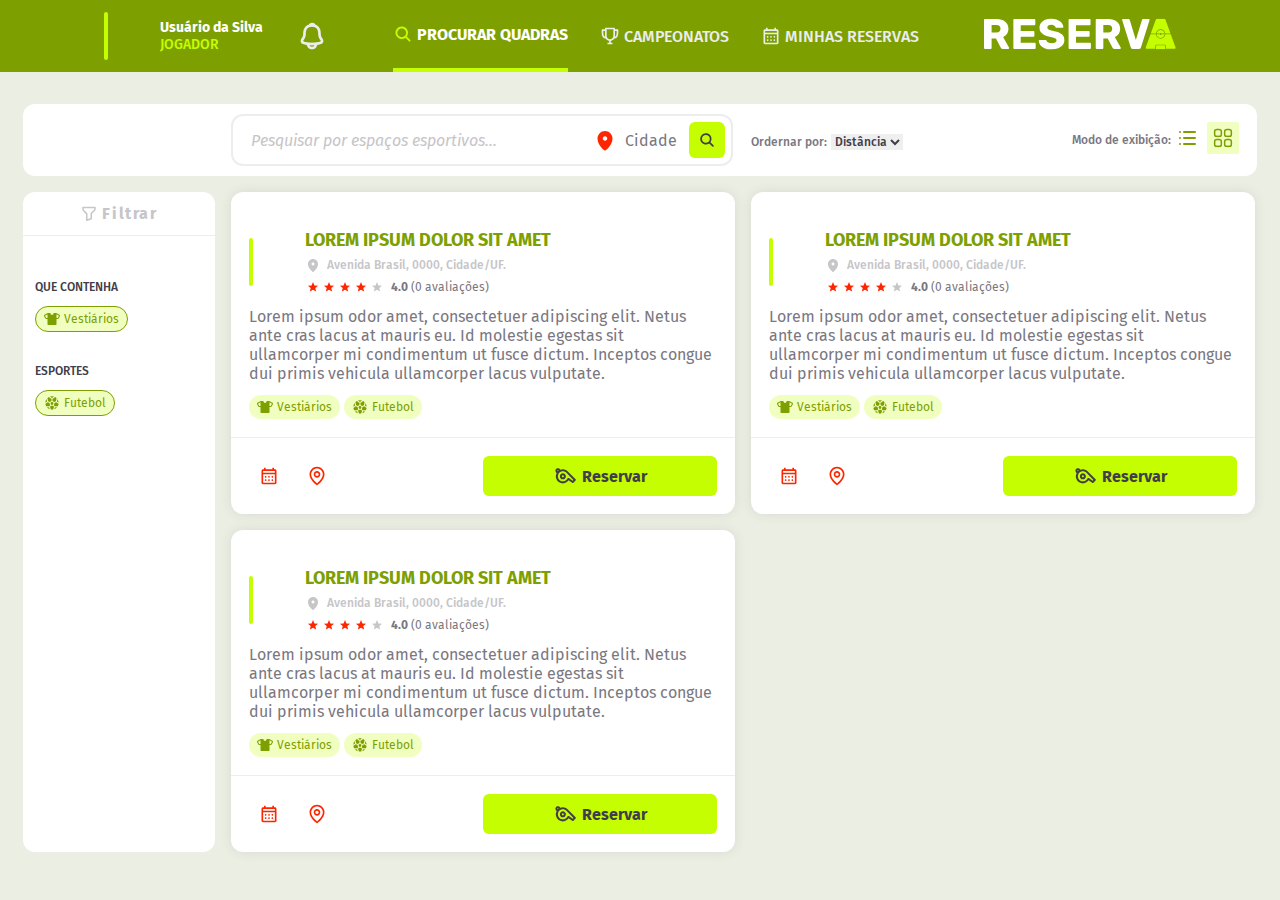
==== buscar_espaco_esportivo.html @ e49fb7f1 ":pencil: nenamed: index.html/css -> buscar_espaco_esportivo.html/css" ====
<!DOCTYPE html>

<html lang="pt-BR">

<head>
    <meta charset="UTF-8">
    <meta name="viewport" content="width=device-width, initial-scale=1.0">
    <title>Reserva - Procurar Quadras</title>
    <!-- Favicon -->
    <link rel="icon" type="image/x-icon" href="./assets/ico/favicon.svg">
    <!-- CSS -->
     <link rel="stylesheet" href="./assets/css/buscar_espaco_esportivo.css">
    <!-- Reset -->
    <link rel="stylesheet" href="./assets/css/reset.css">
</head>

<body>

    <header class="nav-bar">

        <nav>
            <div class="user-notifications">
                <div class="user">
                    <div class="user-img">
                        <img src="https://i.pravatar.cc/300" alt="">
                    </div>
    
                    <div class="info">
                        <span class="name">Usuário da Silva</span>
                        <span class="type">Jogador</span>
                    </div>
                </div>

                <div class="actions">
                    <div class="notification">
                        <svg width="32" height="32" viewBox="0 0 32 32" fill="none" xmlns="http://www.w3.org/2000/svg">
                            <path fill-rule="evenodd" clip-rule="evenodd" d="M14.0133 6.96024C13.1853 7.18424 12.412 7.53491 11.8733 8.02024C10.4027 9.34691 9.804 11.1442 9.804 14.3842C9.804 16.6936 8.48933 18.8802 7.54266 20.2962C7.33733 20.6056 7.27333 20.9002 7.28533 21.0776C7.29066 21.1576 7.30933 21.1949 7.31733 21.2082C7.32266 21.2176 7.33866 21.2429 7.40266 21.2776C8.32533 21.7709 9.71733 22.1309 11.3267 22.3589C12.8757 22.5668 14.4371 22.6697 16 22.6669C16.3536 22.6669 16.6928 22.8074 16.9428 23.0574C17.1929 23.3075 17.3333 23.6466 17.3333 24.0002C17.3333 24.3539 17.1929 24.693 16.9428 24.9431C16.6928 25.1931 16.3536 25.3336 16 25.3336C14.496 25.3336 12.688 25.2469 10.952 25.0002C9.24266 24.7562 7.48133 24.3429 6.14533 23.6296C5.16266 23.1042 4.688 22.1896 4.62533 21.2576C4.564 20.3789 4.86133 19.5109 5.32533 18.8162C6.28133 17.3842 7.13733 15.8042 7.13733 14.3842C7.13733 10.8362 7.79333 8.10824 10.088 6.04024C11.0547 5.16824 12.2693 4.67091 13.3133 4.38691C14.1888 4.14414 15.0916 4.0142 16 4.00024C16.3536 4.00024 16.6928 4.14072 16.9428 4.39077C17.1929 4.64082 17.3333 4.97996 17.3333 5.33358C17.3333 5.6872 17.1929 6.02634 16.9428 6.27639C16.6928 6.52643 16.3536 6.66691 16 6.66691C15.592 6.66691 14.832 6.73624 14.0133 6.96024Z" fill="#EDEDEF"/>
                            <path fill-rule="evenodd" clip-rule="evenodd" d="M17.9867 6.96024C18.8147 7.18424 19.588 7.53491 20.1267 8.02024C21.5973 9.34691 22.196 11.1442 22.196 14.3842C22.196 16.6936 23.5107 18.8802 24.4573 20.2962C24.6627 20.6056 24.7267 20.9002 24.7147 21.0776C24.7153 21.1232 24.7043 21.1681 24.6827 21.2082C24.6773 21.2176 24.6613 21.2429 24.5973 21.2776C23.6747 21.7709 22.2827 22.1309 20.6733 22.3589C19.1243 22.5668 17.5629 22.6697 16 22.6669C15.6464 22.6669 15.3072 22.8074 15.0572 23.0574C14.8071 23.3075 14.6667 23.6466 14.6667 24.0002C14.6667 24.3539 14.8071 24.693 15.0572 24.9431C15.3072 25.1931 15.6464 25.3336 16 25.3336C17.504 25.3336 19.3107 25.2469 21.048 25.0002C22.7573 24.7562 24.5187 24.3429 25.8547 23.6296C26.8373 23.1042 27.312 22.1896 27.3747 21.2576C27.436 20.3789 27.1387 19.5109 26.6747 18.8162C25.7187 17.3842 24.8627 15.8042 24.8627 14.3842C24.8627 10.8362 24.2067 8.10824 21.912 6.04024C20.9453 5.16824 19.7307 4.67091 18.6867 4.38691C17.8112 4.14414 16.9084 4.0142 16 4.00024C15.6464 4.00024 15.3072 4.14072 15.0572 4.39077C14.8071 4.64082 14.6667 4.97996 14.6667 5.33358C14.6667 5.6872 14.8071 6.02634 15.0572 6.27639C15.3072 6.52643 15.6464 6.66691 16 6.66691C16.408 6.66691 17.168 6.73624 17.9867 6.96024Z" fill="#EDEDEF"/>
                            <path d="M19.5293 4.90699C19.5293 5.83366 17.668 4.96299 16.196 4.96299C14.724 4.96299 12.8627 5.83366 12.8627 4.90566C12.8627 3.97899 14.196 2.66699 16.196 2.66699C18.196 2.66699 19.5293 3.97899 19.5293 4.90699Z" fill="#EDEDEF"/>
                            <path fill-rule="evenodd" clip-rule="evenodd" d="M13.3333 24.0002C13.3333 24.7075 13.6143 25.3858 14.1144 25.8859C14.6145 26.386 15.2927 26.6669 16 26.6669C16.7072 26.6669 17.3855 26.386 17.8856 25.8859C18.3857 25.3858 18.6667 24.7075 18.6667 24.0002H21.3333C21.3333 25.4147 20.7714 26.7713 19.7712 27.7715C18.771 28.7717 17.4145 29.3336 16 29.3336C14.5855 29.3336 13.2289 28.7717 12.2288 27.7715C11.2286 26.7713 10.6667 25.4147 10.6667 24.0002H13.3333Z" fill="#EDEDEF"/>
                        </svg>
                    </div>
                </div>
            </div>

            <ul class="nav-links">
                <li class="active">
                    <a href="">
                        <svg width="20" height="20" viewBox="0 0 20 20" fill="none" xmlns="http://www.w3.org/2000/svg">
                            <path fill-rule="evenodd" clip-rule="evenodd" d="M12.4564 13.7825C11.1873 14.7175 9.6118 15.1383 8.04554 14.9608C6.47929 14.7833 5.03795 14.0205 4.01029 12.8253C2.98262 11.6301 2.44453 10.0907 2.50382 8.51549C2.5631 6.94033 3.21538 5.44573 4.32998 4.33114C5.44457 3.21654 6.93917 2.56426 8.51433 2.50498C10.0895 2.44569 11.6289 2.98378 12.8241 4.01145C14.0193 5.03911 14.7821 6.48045 14.9596 8.0467C15.1372 9.61296 14.7163 11.1884 13.7814 12.4575L17.2251 15.9C17.3172 15.9859 17.3911 16.0894 17.4424 16.2044C17.4936 16.3194 17.5211 16.4435 17.5234 16.5694C17.5256 16.6953 17.5024 16.8203 17.4553 16.937C17.4081 17.0538 17.3379 17.1598 17.2489 17.2488C17.1599 17.3379 17.0539 17.408 16.9371 17.4552C16.8204 17.5023 16.6953 17.5255 16.5695 17.5233C16.4436 17.5211 16.3195 17.4935 16.2045 17.4423C16.0895 17.391 15.986 17.3171 15.9001 17.225L12.4564 13.7825ZM13.1251 8.75003C13.1251 9.91035 12.6642 11.0232 11.8437 11.8436C11.0232 12.6641 9.91045 13.125 8.75012 13.125C7.5898 13.125 6.477 12.6641 5.65653 11.8436C4.83606 11.0232 4.37512 9.91035 4.37512 8.75003C4.37512 7.58971 4.83606 6.47691 5.65653 5.65644C6.477 4.83597 7.5898 4.37503 8.75012 4.37503C9.91045 4.37503 11.0232 4.83597 11.8437 5.65644C12.6642 6.47691 13.1251 7.58971 13.1251 8.75003Z" fill="#EDEDEF"/>
                        </svg>
                        Procurar Quadras
                    </a>
                </li>
                
                <li>
                    <a href="">
                        <svg width="20" height="20" viewBox="0 0 20 20" fill="none" xmlns="http://www.w3.org/2000/svg">
                            <path d="M17.5 3.33335H15V2.50002C15 2.27901 14.9122 2.06704 14.7559 1.91076C14.5996 1.75448 14.3877 1.66669 14.1667 1.66669H5.83333C5.61232 1.66669 5.40036 1.75448 5.24408 1.91076C5.0878 2.06704 5 2.27901 5 2.50002V3.33335H2.5C2.27898 3.33335 2.06702 3.42115 1.91074 3.57743C1.75446 3.73371 1.66666 3.94567 1.66666 4.16669V6.66669C1.66666 10.2584 3.16583 12.425 5.6825 12.51C6.05088 13.1432 6.5539 13.6877 7.15597 14.1051C7.75804 14.5224 8.44446 14.8023 9.16666 14.925V16.6667H7.5V18.3334H12.5V16.6667H10.8333V14.925C11.5553 14.8017 12.2415 14.5216 12.8435 14.1043C13.4455 13.6871 13.9487 13.1428 14.3175 12.51C16.8342 12.425 18.3333 10.2584 18.3333 6.66669V4.16669C18.3333 3.94567 18.2455 3.73371 18.0893 3.57743C17.933 3.42115 17.721 3.33335 17.5 3.33335ZM3.33333 6.66669V5.00002H5V10.6917C3.51333 10.065 3.33333 7.74919 3.33333 6.66669ZM10 13.3334C8.16166 13.3334 6.66666 11.8384 6.66666 10V3.33335H13.3333V10C13.3333 11.8384 11.8383 13.3334 10 13.3334ZM15 10.6917V5.00002H16.6667V6.66669C16.6667 7.74919 16.4867 10.065 15 10.6917Z" fill="#EDEDEF"/>
                        </svg>
                        Campeonatos
                    </a>
                </li>
                
                <li>
                    <a href="">
                        <svg width="20" height="20" viewBox="0 0 20 20" fill="none" xmlns="http://www.w3.org/2000/svg">
                            <path d="M4.16671 18.3334C3.70838 18.3334 3.31616 18.1703 2.99005 17.8442C2.66393 17.5181 2.5006 17.1256 2.50005 16.6667V5.00002C2.50005 4.54169 2.66338 4.14946 2.99005 3.82335C3.31671 3.49724 3.70893 3.33391 4.16671 3.33335H5.00005V1.66669H6.66671V3.33335H13.3334V1.66669H15V3.33335H15.8334C16.2917 3.33335 16.6842 3.49669 17.0109 3.82335C17.3375 4.15002 17.5006 4.54224 17.5 5.00002V16.6667C17.5 17.125 17.337 17.5175 17.0109 17.8442C16.6848 18.1709 16.2923 18.3339 15.8334 18.3334H4.16671ZM4.16671 16.6667H15.8334V8.33335H4.16671V16.6667ZM4.16671 6.66669H15.8334V5.00002H4.16671V6.66669ZM10 11.6667C9.76394 11.6667 9.56616 11.5867 9.40671 11.4267C9.24727 11.2667 9.16727 11.0689 9.16671 10.8334C9.16616 10.5978 9.24616 10.4 9.40671 10.24C9.56727 10.08 9.76505 10 10 10C10.235 10 10.4331 10.08 10.5942 10.24C10.7553 10.4 10.835 10.5978 10.8334 10.8334C10.8317 11.0689 10.7517 11.267 10.5934 11.4275C10.435 11.5881 10.2373 11.6678 10 11.6667ZM6.66671 11.6667C6.4306 11.6667 6.23282 11.5867 6.07338 11.4267C5.91393 11.2667 5.83393 11.0689 5.83338 10.8334C5.83282 10.5978 5.91282 10.4 6.07338 10.24C6.23393 10.08 6.43171 10 6.66671 10C6.90171 10 7.09977 10.08 7.26088 10.24C7.42199 10.4 7.50171 10.5978 7.50005 10.8334C7.49838 11.0689 7.41838 11.267 7.26005 11.4275C7.10171 11.5881 6.90393 11.6678 6.66671 11.6667ZM13.3334 11.6667C13.0973 11.6667 12.8995 11.5867 12.74 11.4267C12.5806 11.2667 12.5006 11.0689 12.5 10.8334C12.4995 10.5978 12.5795 10.4 12.74 10.24C12.9006 10.08 13.0984 10 13.3334 10C13.5684 10 13.7664 10.08 13.9275 10.24C14.0887 10.4 14.1684 10.5978 14.1667 10.8334C14.165 11.0689 14.085 11.267 13.9267 11.4275C13.7684 11.5881 13.5706 11.6678 13.3334 11.6667ZM10 15C9.76394 15 9.56616 14.92 9.40671 14.76C9.24727 14.6 9.16727 14.4022 9.16671 14.1667C9.16616 13.9311 9.24616 13.7334 9.40671 13.5734C9.56727 13.4134 9.76505 13.3334 10 13.3334C10.235 13.3334 10.4331 13.4134 10.5942 13.5734C10.7553 13.7334 10.835 13.9311 10.8334 14.1667C10.8317 14.4022 10.7517 14.6003 10.5934 14.7609C10.435 14.9214 10.2373 15.0011 10 15ZM6.66671 15C6.4306 15 6.23282 14.92 6.07338 14.76C5.91393 14.6 5.83393 14.4022 5.83338 14.1667C5.83282 13.9311 5.91282 13.7334 6.07338 13.5734C6.07338 13.5734 6.43171 13.3334 6.66671 13.3334C6.90171 13.3334 7.09977 13.4134 7.26088 13.5734C7.42199 13.7334 7.50171 13.9311 7.50005 14.1667C7.49838 14.4022 7.41838 14.6003 7.26005 14.7609C7.10171 14.9214 6.90393 15.0011 6.66671 15ZM13.3334 15C13.0973 15 12.8995 14.92 12.74 14.76C12.5806 14.6 12.5006 14.4022 12.5 14.1667C12.4995 13.9311 12.5795 13.7334 12.74 13.5734C12.9006 13.4134 13.0984 13.3334 13.3334 13.3334C13.5684 13.3334 13.7664 13.4134 13.9275 13.5734C14.0887 13.7334 14.1684 13.9311 14.1667 14.1667C14.165 14.4022 14.085 14.6003 13.9267 14.7609C13.7684 14.9214 13.5706 15.0011 13.3334 15Z" fill="#EDEDEF"/>
                        </svg>
                        Minhas Reservas
                    </a>
                </li>
            </ul>

            <div class="logo">
                <svg width="192" height="32" viewBox="0 0 192 32" fill="none" xmlns="http://www.w3.org/2000/svg">
                    <path d="M1.06159 30.9333C0.750192 30.9333 0.49541 30.8338 0.297246 30.6347C0.099082 30.4356 0 30.1796 0 29.8667V2.13333C0 1.82044 0.099082 1.56444 0.297246 1.36533C0.49541 1.16622 0.750192 1.06667 1.06159 1.06667H12.6117C16.2636 1.06667 19.137 1.92 21.2318 3.62667C23.355 5.30489 24.4166 7.69422 24.4166 10.7947C24.4166 12.8142 23.9212 14.5209 22.9304 15.9147C21.9679 17.3084 20.694 18.3609 19.1087 19.072L24.9686 29.568C25.0536 29.7387 25.096 29.8951 25.096 30.0373C25.096 30.2649 24.9969 30.4782 24.7988 30.6773C24.6289 30.848 24.4166 30.9333 24.1618 30.9333H18.5566C18.0188 30.9333 17.6224 30.8053 17.3676 30.5493C17.1129 30.2649 16.9288 30.0089 16.8156 29.7813L11.9748 20.3947H7.601V29.8667C7.601 30.1796 7.50192 30.4356 7.30375 30.6347C7.10559 30.8338 6.85081 30.9333 6.53941 30.9333H1.06159ZM7.601 14.3787H12.5268C13.8573 14.3787 14.8481 14.0516 15.4992 13.3973C16.1787 12.7431 16.5184 11.8471 16.5184 10.7093C16.5184 9.6 16.1928 8.704 15.5417 8.02133C14.9189 7.33867 13.9139 6.99733 12.5268 6.99733H7.601V14.3787Z" fill="white"/>
                    <path d="M30.4212 30.9333C30.1098 30.9333 29.8551 30.8338 29.6569 30.6347C29.4587 30.4356 29.3596 30.1796 29.3596 29.8667V2.13333C29.3596 1.82044 29.4587 1.56444 29.6569 1.36533C29.8551 1.16622 30.1098 1.06667 30.4212 1.06667H50.2518C50.5632 1.06667 50.8179 1.16622 51.0161 1.36533C51.2143 1.56444 51.3134 1.82044 51.3134 2.13333V6.144C51.3134 6.45689 51.2143 6.71289 51.0161 6.912C50.8179 7.11111 50.5632 7.21066 50.2518 7.21066H36.7059V12.9707H49.3176C49.629 12.9707 49.8837 13.0844 50.0819 13.312C50.2801 13.5111 50.3792 13.7671 50.3792 14.08V17.792C50.3792 18.0764 50.2801 18.3324 50.0819 18.56C49.8837 18.7591 49.629 18.8587 49.3176 18.8587H36.7059V24.7893H50.5915C50.9029 24.7893 51.1577 24.8889 51.3558 25.088C51.554 25.2871 51.6531 25.5431 51.6531 25.856V29.8667C51.6531 30.1796 51.554 30.4356 51.3558 30.6347C51.1577 30.8338 50.9029 30.9333 50.5915 30.9333H30.4212Z" fill="white"/>
                    <path d="M67.563 31.36C64.7321 31.36 62.3824 30.9618 60.514 30.1653C58.6456 29.3404 57.2302 28.2738 56.2677 26.9653C55.3052 25.6569 54.7956 24.2631 54.739 22.784C54.739 22.5564 54.8239 22.3573 54.9938 22.1867C55.1919 21.9876 55.4184 21.888 55.6732 21.888H61.0236C61.4199 21.888 61.7172 21.9591 61.9153 22.1013C62.1418 22.2436 62.34 22.4284 62.5098 22.656C62.7363 23.0827 63.0477 23.4951 63.444 23.8933C63.8687 24.2916 64.4065 24.6187 65.0577 24.8747C65.7371 25.1022 66.5722 25.216 67.563 25.216C69.2049 25.216 70.4364 24.96 71.2573 24.448C72.1066 23.936 72.5313 23.2391 72.5313 22.3573C72.5313 21.7316 72.3048 21.2196 71.8518 20.8213C71.3989 20.3947 70.6629 20.0249 69.6437 19.712C68.6529 19.3707 67.3224 19.0293 65.6521 18.688C63.5006 18.2329 61.6606 17.6498 60.1319 16.9387C58.6315 16.1991 57.485 15.2462 56.6923 14.08C55.8997 12.8853 55.5033 11.4062 55.5033 9.64267C55.5033 7.90756 55.9846 6.35733 56.9471 4.992C57.9379 3.62667 59.3109 2.56 61.0661 1.792C62.8212 1.024 64.902 0.639999 67.3082 0.639999C69.2616 0.639999 70.9743 0.895999 72.4463 1.408C73.9467 1.92 75.2065 2.60267 76.2256 3.456C77.2447 4.30933 78.0091 5.21956 78.5186 6.18667C79.0565 7.12533 79.3396 8.04978 79.3679 8.96C79.3679 9.18755 79.283 9.40089 79.1131 9.6C78.9433 9.77067 78.731 9.856 78.4762 9.856H72.871C72.5596 9.856 72.2906 9.79911 72.0642 9.68533C71.8377 9.57155 71.6395 9.38667 71.4697 9.13067C71.2998 8.50489 70.8469 7.96444 70.1108 7.50933C69.4031 7.02578 68.4689 6.784 67.3082 6.784C66.0626 6.784 65.086 7.01155 64.3782 7.46667C63.6988 7.89333 63.3591 8.56178 63.3591 9.472C63.3591 10.0409 63.5431 10.5387 63.9111 10.9653C64.3075 11.392 64.9444 11.7618 65.822 12.0747C66.7279 12.3876 67.9593 12.7147 69.5163 13.056C72.0925 13.5396 74.1732 14.1511 75.7585 14.8907C77.3438 15.6018 78.5045 16.5404 79.2405 17.7067C79.9766 18.8444 80.3446 20.2809 80.3446 22.016C80.3446 23.9502 79.7925 25.6284 78.6885 27.0507C77.6127 28.4444 76.1124 29.5111 74.1873 30.2507C72.2623 30.9902 70.0542 31.36 67.563 31.36Z" fill="white"/>
                    <path d="M85.6572 30.9333C85.3458 30.9333 85.091 30.8338 84.8928 30.6347C84.6947 30.4356 84.5956 30.1796 84.5956 29.8667V2.13333C84.5956 1.82044 84.6947 1.56444 84.8928 1.36533C85.091 1.16622 85.3458 1.06667 85.6572 1.06667H105.488C105.799 1.06667 106.054 1.16622 106.252 1.36533C106.45 1.56444 106.549 1.82044 106.549 2.13333V6.144C106.549 6.45689 106.45 6.71289 106.252 6.912C106.054 7.11111 105.799 7.21066 105.488 7.21066H91.9418V12.9707H104.554C104.865 12.9707 105.12 13.0844 105.318 13.312C105.516 13.5111 105.615 13.7671 105.615 14.08V17.792C105.615 18.0764 105.516 18.3324 105.318 18.56C105.12 18.7591 104.865 18.8587 104.554 18.8587H91.9418V24.7893H105.827C106.139 24.7893 106.394 24.8889 106.592 25.088C106.79 25.2871 106.889 25.5431 106.889 25.856V29.8667C106.889 30.1796 106.79 30.4356 106.592 30.6347C106.394 30.8338 106.139 30.9333 105.827 30.9333H85.6572Z" fill="white"/>
                    <path d="M112.778 30.9333C112.466 30.9333 112.211 30.8338 112.013 30.6347C111.815 30.4356 111.716 30.1796 111.716 29.8667V2.13333C111.716 1.82044 111.815 1.56444 112.013 1.36533C112.211 1.16622 112.466 1.06667 112.778 1.06667H124.328C127.98 1.06667 130.853 1.92 132.948 3.62667C135.071 5.30489 136.133 7.69422 136.133 10.7947C136.133 12.8142 135.637 14.5209 134.646 15.9147C133.684 17.3084 132.41 18.3609 130.825 19.072L136.685 29.568C136.769 29.7387 136.812 29.8951 136.812 30.0373C136.812 30.2649 136.713 30.4782 136.515 30.6773C136.345 30.848 136.133 30.9333 135.878 30.9333H130.273C129.735 30.9333 129.338 30.8053 129.084 30.5493C128.829 30.2649 128.645 30.0089 128.532 29.7813L123.691 20.3947H119.317V29.8667C119.317 30.1796 119.218 30.4356 119.02 30.6347C118.822 30.8338 118.567 30.9333 118.255 30.9333H112.778ZM119.317 14.3787H124.243C125.573 14.3787 126.564 14.0516 127.215 13.3973C127.895 12.7431 128.234 11.8471 128.234 10.7093C128.234 9.6 127.909 8.704 127.258 8.02133C126.635 7.33867 125.63 6.99733 124.243 6.99733H119.317V14.3787Z" fill="white"/>
                    <path d="M148.615 30.9333C148.133 30.9333 147.751 30.8053 147.468 30.5493C147.185 30.2933 146.987 29.9947 146.874 29.6533L138.211 2.34667C138.154 2.20444 138.126 2.07644 138.126 1.96267C138.126 1.73511 138.211 1.536 138.381 1.36533C138.579 1.16622 138.805 1.06667 139.06 1.06667H144.326C144.779 1.06667 145.133 1.19467 145.387 1.45067C145.642 1.70667 145.798 1.94844 145.854 2.176L151.842 21.888L157.872 2.176C157.957 1.94844 158.112 1.70667 158.339 1.45067C158.593 1.19467 158.947 1.06667 159.4 1.06667H164.666C164.921 1.06667 165.133 1.16622 165.303 1.36533C165.501 1.536 165.6 1.73511 165.6 1.96267C165.6 2.07644 165.572 2.20444 165.515 2.34667L156.852 29.6533C156.739 29.9947 156.541 30.2933 156.258 30.5493C156.003 30.8053 155.621 30.9333 155.111 30.9333H148.615Z" fill="white"/>
                    <g clip-path="url(#clip0_318_538)">
                    <path d="M171.938 15.6006L166.759 15.5975L171.79 1.85396C171.876 1.53916 172.047 1.26729 172.305 1.03834C172.591 0.780775 172.978 0.651993 173.464 0.651993H179.817C180.304 0.651993 180.676 0.780775 180.933 1.03834C181.22 1.26729 181.406 1.53916 181.492 1.85396L186.505 15.6091L181.304 15.606C181.131 13.1711 179.1 11.2497 176.621 11.2497C174.144 11.2497 172.115 13.1683 171.938 15.6006Z" fill="#C5FD01"/>
                    <path d="M162.56 30.7012C162.332 30.7012 162.117 30.6154 161.917 30.4437C161.745 30.2434 161.659 30.0287 161.659 29.7998C161.659 29.6567 161.673 29.5279 161.702 29.4134L166.514 16.2681L171.937 16.2713C172.105 18.7121 174.138 20.6401 176.621 20.6401C179.103 20.6401 181.135 18.715 181.305 16.2768L186.75 16.2799L191.537 29.4134C191.594 29.5279 191.622 29.6567 191.622 29.7998C191.622 30.0287 191.522 30.2434 191.322 30.4437C191.15 30.6154 190.936 30.7012 190.678 30.7012H182.003V28.0183C182.003 27.2774 181.402 26.6768 180.661 26.6768H172.612C171.872 26.6768 171.271 27.2774 171.271 28.0183V30.7012H162.56Z" fill="#C5FD01"/>
                    <path d="M180.632 15.6056C180.459 13.5418 178.73 11.9205 176.621 11.9205C174.514 11.9205 172.786 13.5393 172.611 15.601L175.675 15.6027C175.815 15.2155 176.186 14.9388 176.621 14.9388C177.057 14.9388 177.428 15.2161 177.568 15.6038L180.632 15.6056Z" fill="#C5FD01"/>
                    <path d="M176.621 16.951C176.181 16.951 175.806 16.6678 175.67 16.2735L172.61 16.2717C172.776 18.3415 174.509 19.9694 176.621 19.9694C178.732 19.9694 180.464 18.344 180.632 16.2764L177.572 16.2746C177.436 16.6683 177.061 16.951 176.621 16.951Z" fill="#C5FD01"/>
                    <path d="M171.942 28.0183C171.942 27.6478 172.242 27.3475 172.612 27.3475H180.661C181.032 27.3475 181.332 27.6478 181.332 28.0183V30.7012C181.332 31.0717 181.032 31.372 180.661 31.372H172.612C172.242 31.372 171.942 31.0717 171.942 30.7012V28.0183Z" fill="#C5FD01"/>
                    </g>
                    <defs>
                    <clipPath id="clip0_318_538">
                    <rect width="30.72" height="30.72" fill="white" transform="translate(161.28 0.639999)"/>
                    </clipPath>
                    </defs>
                </svg>
            </div>
        </nav>

    </header>

    <main>
        
        <header class="searchbox-controls">
            <div class="search-box">
                <input type="text" placeholder="Pesquisar por espaços esportivos..." name="" id="">

                <div class="actions">
                    <div class="locate">
                        <svg width="24" height="24" viewBox="0 0 24 24" fill="none" xmlns="http://www.w3.org/2000/svg">
                            <path fill-rule="evenodd" clip-rule="evenodd" d="M11.3085 22.2615L11.313 22.266L11.316 22.269C11.5128 22.4182 11.753 22.4989 12 22.4989C12.247 22.4989 12.4872 22.4182 12.684 22.269L12.687 22.266L12.6915 22.2615L12.7095 22.248C12.806 22.1734 12.9011 22.0969 12.9945 22.0185C14.1129 21.0757 15.1404 20.0301 16.0635 18.8955C17.715 16.8525 19.5 13.8825 19.5 10.5C19.5 8.51088 18.7098 6.60322 17.3033 5.1967C15.8968 3.79018 13.9891 3 12 3C10.0109 3 8.10322 3.79018 6.6967 5.1967C5.29018 6.60322 4.5 8.51088 4.5 10.5C4.5 13.8825 6.285 16.8525 7.938 18.8955C8.86114 20.0301 9.88864 21.0757 11.007 22.0185L11.2905 22.248L11.3085 22.2615ZM12 12.75C12.2955 12.75 12.5881 12.6918 12.861 12.5787C13.134 12.4657 13.3821 12.2999 13.591 12.091C13.7999 11.8821 13.9657 11.634 14.0787 11.361C14.1918 11.0881 14.25 10.7955 14.25 10.5C14.25 10.2045 14.1918 9.91195 14.0787 9.63896C13.9657 9.36598 13.7999 9.11794 13.591 8.90901C13.3821 8.70008 13.134 8.53434 12.861 8.42127C12.5881 8.3082 12.2955 8.25 12 8.25C11.4033 8.25 10.831 8.48705 10.409 8.90901C9.98705 9.33097 9.75 9.90326 9.75 10.5C9.75 11.0967 9.98705 11.669 10.409 12.091C10.831 12.5129 11.4033 12.75 12 12.75Z" fill="#FD2600"/>
                        </svg>
                        <span>Cidade</span>
                    </div>
                    
                    <button class="btn-search">
                        <svg xmlns="http://www.w3.org/2000/svg" width="18" height="18" viewBox="0 0 18 18" fill="none">
                            <path fill-rule="evenodd" clip-rule="evenodd" d="M11.2108 12.4043C10.0686 13.2457 8.65068 13.6245 7.24105 13.4647C5.83142 13.3049 4.53422 12.6184 3.60932 11.5427C2.68442 10.467 2.20014 9.08159 2.25349 7.66394C2.30685 6.24629 2.8939 4.90115 3.89704 3.89802C4.90018 2.89488 6.24531 2.30783 7.66296 2.25447C9.08061 2.20112 10.4661 2.6854 11.5418 3.6103C12.6175 4.5352 13.304 5.8324 13.4637 7.24203C13.6235 8.65165 13.2447 10.0696 12.4033 11.2118L15.5027 14.31C15.5856 14.3873 15.6521 14.4804 15.6982 14.5839C15.7443 14.6874 15.7691 14.7991 15.7711 14.9124C15.7731 15.0257 15.7522 15.1383 15.7098 15.2433C15.6674 15.3484 15.6042 15.4438 15.5241 15.5239C15.444 15.6041 15.3485 15.6672 15.2435 15.7097C15.1384 15.7521 15.0259 15.7729 14.9126 15.7709C14.7993 15.7689 14.6876 15.7441 14.5841 15.698C14.4806 15.6519 14.3874 15.5854 14.3102 15.5025L11.2108 12.4043ZM11.8127 7.87502C11.8127 8.91931 11.3978 9.92083 10.6594 10.6593C9.92098 11.3977 8.91946 11.8125 7.87517 11.8125C6.83088 11.8125 5.82936 11.3977 5.09094 10.6593C4.35251 9.92083 3.93767 8.91931 3.93767 7.87502C3.93767 6.83073 4.35251 5.82921 5.09094 5.09079C5.82936 4.35237 6.83088 3.93752 7.87517 3.93752C8.91946 3.93752 9.92098 4.35237 10.6594 5.09079C11.3978 5.82921 11.8127 6.83073 11.8127 7.87502Z" fill="#413D49"/>
                        </svg>
                    </button>
                </div>
            </div>

            <div class="controls">
                <div class="order-by">
                    <span>Ordernar por:</span>
                    <select name="" id="">
                        <option value="" selected>Distância</option>
                        <option value="">Lorem</option>
                        <option value="">Ipsum</option>
                    </select>
                </div>

                <div class="display-mode">
                    <span>Modo de exibição:</span>
                    <ul>
                        <li>
                            <svg width="32" height="32" viewBox="0 0 32 32" fill="none" xmlns="http://www.w3.org/2000/svg">
                                <rect width="32" height="32" rx="2" fill="transparent"/>
                                <path d="M13 10H24M13 16H24M13 22H24M9 10V10.01M9 16V16.01M9 22V22.01" stroke="#7DA000" stroke-width="2" stroke-linecap="round" stroke-linejoin="round"/>
                            </svg>
                        </li>

                        <li>
                            <svg class="active" width="32" height="32" viewBox="0 0 32 32" fill="none" xmlns="http://www.w3.org/2000/svg">
                                <rect width="32" height="32" rx="2" fill="transparent"/>
                                <path fill-rule="evenodd" clip-rule="evenodd" d="M12.93 8.46998C11.6473 8.32764 10.3527 8.32764 9.07 8.46998C8.92183 8.48668 8.78355 8.55261 8.6773 8.65723C8.57106 8.76184 8.50299 8.89909 8.484 9.04698C8.33205 10.3449 8.33205 11.6561 8.484 12.954C8.50324 13.1018 8.57154 13.239 8.67797 13.3434C8.7844 13.4478 8.9228 13.5135 9.071 13.53C10.342 13.672 11.658 13.672 12.929 13.53C13.0772 13.5135 13.2156 13.4478 13.322 13.3434C13.4285 13.239 13.4968 13.1018 13.516 12.954C13.668 11.656 13.668 10.344 13.516 9.04598C13.4968 8.89812 13.4285 8.76099 13.322 8.65655C13.2156 8.55212 13.0772 8.48642 12.929 8.46998M8.903 6.97998C10.2961 6.82536 11.7019 6.82536 13.095 6.97998C14.085 7.08998 14.888 7.86998 15.005 8.87198C15.1705 10.2858 15.1705 11.7141 15.005 13.128C14.9465 13.6126 14.726 14.0632 14.3793 14.4068C14.0327 14.7504 13.5801 14.9668 13.095 15.021C11.713 15.175 10.285 15.175 8.903 15.021C8.41791 14.9668 7.96534 14.7504 7.61865 14.4068C7.27197 14.0632 7.05151 13.6126 6.993 13.128C6.82747 11.7141 6.82747 10.2858 6.993 8.87198C7.05172 8.38757 7.27227 7.93718 7.61894 7.59378C7.9656 7.25039 8.41806 7.0341 8.903 6.97998ZM12.93 18.47C11.6473 18.3276 10.3527 18.3276 9.07 18.47C8.92198 18.4866 8.78381 18.5524 8.67758 18.6568C8.57135 18.7613 8.5032 18.8983 8.484 19.046C8.33197 20.3442 8.33197 21.6557 8.484 22.954C8.50324 23.1018 8.57154 23.239 8.67797 23.3434C8.7844 23.4478 8.9228 23.5135 9.071 23.53C10.342 23.672 11.658 23.672 12.929 23.53C13.0772 23.5135 13.2156 23.4478 13.322 23.3434C13.4285 23.239 13.4968 23.1018 13.516 22.954C13.668 21.656 13.668 20.344 13.516 19.046C13.4968 18.8981 13.4285 18.761 13.322 18.6566C13.2156 18.5521 13.0772 18.4864 12.929 18.47M8.903 16.98C10.2961 16.8254 11.7019 16.8254 13.095 16.98C14.085 17.09 14.888 17.87 15.005 18.872C15.1705 20.2858 15.1705 21.7141 15.005 23.128C14.9463 23.6124 14.7257 24.0628 14.3791 24.4062C14.0324 24.7496 13.5799 24.9659 13.095 25.02C11.713 25.175 10.285 25.175 8.903 25.02C8.41806 24.9659 7.9656 24.7496 7.61894 24.4062C7.27227 24.0628 7.05172 23.6124 6.993 23.128C6.82747 21.7141 6.82747 20.2858 6.993 18.872C7.05172 18.3876 7.27227 17.9372 7.61894 17.5938C7.9656 17.2504 8.41806 17.0341 8.903 16.98ZM22.93 8.46998C21.6473 8.32764 20.3527 8.32764 19.07 8.46998C18.9218 8.48668 18.7836 8.55261 18.6773 8.65723C18.5711 8.76184 18.503 8.89909 18.484 9.04698C18.332 10.3449 18.332 11.6561 18.484 12.954C18.5032 13.1018 18.5715 13.239 18.678 13.3434C18.7844 13.4478 18.9228 13.5135 19.071 13.53C20.342 13.672 21.658 13.672 22.929 13.53C23.0772 13.5135 23.2156 13.4478 23.322 13.3434C23.4285 13.239 23.4968 13.1018 23.516 12.954C23.668 11.656 23.668 10.344 23.516 9.04598C23.4968 8.89812 23.4285 8.76099 23.322 8.65655C23.2156 8.55212 23.0782 8.48642 22.93 8.46998ZM18.903 6.97998C20.2961 6.82536 21.7019 6.82536 23.095 6.97998C24.085 7.08998 24.888 7.86998 25.005 8.87198C25.1705 10.2858 25.1705 11.7141 25.005 13.128C24.9465 13.6126 24.726 14.0632 24.3793 14.4068C24.0327 14.7504 23.5801 14.9668 23.095 15.021C21.713 15.175 20.285 15.175 18.903 15.021C18.4179 14.9668 17.9653 14.7504 17.6187 14.4068C17.272 14.0632 17.0515 13.6126 16.993 13.128C16.8275 11.7141 16.8275 10.2858 16.993 8.87198C17.0517 8.38757 17.2723 7.93718 17.6189 7.59378C17.9656 7.25039 18.4181 7.0341 18.903 6.97998ZM22.93 18.47C21.6473 18.3276 20.3527 18.3276 19.07 18.47C18.922 18.4866 18.7838 18.5524 18.6776 18.6568C18.5714 18.7613 18.5032 18.8983 18.484 19.046C18.332 20.3442 18.332 21.6557 18.484 22.954C18.5032 23.1018 18.5715 23.239 18.678 23.3434C18.7844 23.4478 18.9228 23.5135 19.071 23.53C20.342 23.672 21.658 23.672 22.929 23.53C23.0772 23.5135 23.2156 23.4478 23.322 23.3434C23.4285 23.239 23.4968 23.1018 23.516 22.954C23.668 21.656 23.668 20.344 23.516 19.046C23.4968 18.8981 23.4285 18.761 23.322 18.6566C23.2156 18.5521 23.0782 18.4864 22.93 18.47ZM18.903 16.98C20.2961 16.8254 21.7019 16.8254 23.095 16.98C24.085 17.09 24.888 17.87 25.005 18.872C25.1705 20.2858 25.1705 21.7141 25.005 23.128C24.9463 23.6124 24.7257 24.0628 24.3791 24.4062C24.0324 24.7496 23.5799 24.9659 23.095 25.02C21.713 25.175 20.285 25.175 18.903 25.02C18.4181 24.9659 17.9656 24.7496 17.6189 24.4062C17.2723 24.0628 17.0517 23.6124 16.993 23.128C16.8275 21.7141 16.8275 20.2858 16.993 18.872C17.0517 18.3876 17.2723 17.9372 17.6189 17.5938C17.9656 17.2504 18.4181 17.0341 18.903 16.98Z" fill="#7DA000"/>
                            </svg>
                        </li>
                    </ul>
                </div>
            </div>
        </header>

        <section class="results">
            <aside class="filter">
                <header>
                    <svg width="18" height="19" viewBox="0 0 18 19" fill="none" xmlns="http://www.w3.org/2000/svg">
                        <path d="M3 3.5H15V5.129C14.9999 5.52679 14.8418 5.90826 14.5605 6.1895L11.25 9.5V14.75L6.75 16.25V9.875L3.39 6.179C3.13909 5.90294 3.00004 5.5433 3 5.17025V3.5Z" stroke="#C6C5C8" stroke-width="1.5" stroke-linecap="round" stroke-linejoin="round"/>
                    </svg>

                    <h2>Filtrar</h2>
                </header>
                
                <div class="body">
                    <div class="contains">
                        <h3>Que contenha</h3>

                        <ul class="tags">
                            <li class="tag active">
                                <svg width="16" height="16" viewBox="0 0 16 16" fill="none" xmlns="http://www.w3.org/2000/svg">
                                    <path d="M15.4745 3.82625L12.2395 2.0625C12.1662 2.02194 12.0839 2.00045 12.0001 2H10.0001C9.86751 2 9.74034 2.05268 9.64657 2.14645C9.5528 2.24021 9.50012 2.36739 9.50012 2.5C9.50012 2.89782 9.34209 3.27936 9.06078 3.56066C8.77948 3.84196 8.39795 4 8.00012 4C7.6023 4 7.22077 3.84196 6.93946 3.56066C6.65816 3.27936 6.50012 2.89782 6.50012 2.5C6.50012 2.36739 6.44744 2.24021 6.35367 2.14645C6.25991 2.05268 6.13273 2 6.00012 2H4.00012C3.91614 2.00035 3.8336 2.02184 3.76012 2.0625L0.525747 3.82625C0.295185 3.9481 0.12235 4.1564 0.0451405 4.40549C-0.0320692 4.65457 -0.00735227 4.92411 0.113872 5.155L1.31825 7.45563C1.40582 7.62103 1.53708 7.75925 1.69775 7.85523C1.85842 7.95121 2.04234 8.00129 2.2295 8H3.50012V13C3.50012 13.2652 3.60548 13.5196 3.79301 13.7071C3.98055 13.8946 4.23491 14 4.50012 14H11.5001C11.7653 14 12.0197 13.8946 12.2072 13.7071C12.3948 13.5196 12.5001 13.2652 12.5001 13V8H13.7714C13.9585 8.00129 14.1424 7.95121 14.3031 7.85523C14.4638 7.75925 14.595 7.62103 14.6826 7.45563L15.887 5.155C16.0082 4.92403 16.0328 4.65444 15.9555 4.40534C15.8781 4.15624 15.7052 3.94799 15.4745 3.82625ZM2.2295 7C2.22026 7.00044 2.21117 6.99755 2.20387 6.99188L1.00575 4.70375L3.50012 3.3425V7H2.2295ZM13.7964 6.99125C13.7929 6.99437 13.7889 6.99675 13.7845 6.99825C13.7801 6.99976 13.7754 7.00035 13.7707 7H12.5001V3.3425L14.9951 4.70375L13.7964 6.99125Z" fill="#7A7780"/>
                                </svg>
                                <span>Vestiários</span>
                            </li>
                        </ul>
                    </div>

                    <div class="sports">
                        <h3>Esportes</h3>

                        <ul class="tags">
                            <li class="tag active">
                                <svg width="16" height="16" viewBox="0 0 16 16" fill="none" xmlns="http://www.w3.org/2000/svg">
                                    <path d="M4.00916 5.77732C3.96249 5.45266 3.86182 5.06666 3.74116 4.60532L3.38116 3.22132L3.37449 3.19666C3.85 2.73812 4.39102 2.3528 4.97982 2.05332L6.06783 2.87866C6.44116 3.16132 6.75449 3.39932 7.03249 3.56332C7.17782 3.64999 7.32382 3.72199 7.47649 3.77399V5.78866C7.39471 5.82688 7.31671 5.87488 7.24249 5.93266L5.95449 6.94532C5.90734 6.98293 5.86279 7.02369 5.82116 7.06732L4.03516 6.29332C4.04436 6.12086 4.03609 5.94792 4.00916 5.77732ZM2.69649 6.80199C2.49982 6.97132 2.22316 7.15999 1.80649 7.44266L1.33716 7.76199C1.38209 6.45027 1.81475 5.18128 2.58049 4.11532L2.76716 4.83066C2.89582 5.32599 2.98116 5.65732 3.01916 5.92066C3.05582 6.17132 3.04049 6.30866 2.99916 6.41932C2.95916 6.52932 2.88316 6.64132 2.69649 6.80199ZM3.53382 11.2567C3.99716 11.2567 4.38716 11.2567 4.70649 11.294C4.87449 11.314 5.03516 11.3453 5.18849 11.3967L6.13182 10.162C6.09766 10.0943 6.06934 10.0238 6.04716 9.95132L5.53983 8.26666C5.51595 8.18416 5.50009 8.09954 5.49249 8.01399L3.67449 7.22732C3.57653 7.34801 3.46738 7.45918 3.34849 7.55932C3.10316 7.77066 2.77782 7.99132 2.39116 8.25466L1.39649 8.92999C1.50979 9.74771 1.7755 10.5369 2.17982 11.2567H3.53382ZM7.86116 6.71866C7.89404 6.69215 7.93493 6.67758 7.97716 6.67732C8.0176 6.67732 8.05649 6.6911 8.09383 6.71866L9.38182 7.73066C9.41738 7.75821 9.44205 7.7951 9.45582 7.84132C9.46933 7.88633 9.46933 7.93432 9.45582 7.97932L8.95049 9.66332C8.93814 9.70623 8.91303 9.74436 8.87849 9.77266C8.84508 9.80021 8.80313 9.8153 8.75983 9.81532H7.19516C7.15177 9.81511 7.10981 9.79979 7.07649 9.77199C7.04206 9.74387 7.01696 9.70599 7.00449 9.66332L6.49849 7.97932C6.48498 7.93432 6.48498 7.88633 6.49849 7.84132C6.51132 7.79759 6.53741 7.75892 6.57316 7.73066L7.86116 6.71866ZM8.91716 3.58399C9.19849 3.42599 9.51716 3.19466 9.89582 2.92066L11.0558 2.07932C11.6301 2.37773 12.1579 2.75817 12.6225 3.20866L12.2585 4.60532C12.1385 5.06666 12.0378 5.45266 11.9905 5.77732C11.9637 5.94704 11.9548 6.11908 11.9638 6.29066L10.1352 7.06866C10.0929 7.02426 10.0477 6.98283 9.99982 6.94466L8.71183 5.93199C8.63939 5.87515 8.56065 5.82683 8.47716 5.78799V3.78132C8.62782 3.73332 8.77316 3.66466 8.91716 3.58399ZM7.54182 2.70199C7.31982 2.57066 7.05183 2.36866 6.65049 2.06399L6.06183 1.61732C6.68818 1.42841 7.33893 1.33271 7.99316 1.33332C8.68116 1.33332 9.34516 1.43799 9.96982 1.63199L9.33249 2.09399C8.92449 2.38932 8.65249 2.58599 8.42782 2.71199C8.21449 2.83199 8.08982 2.86132 7.98382 2.85999C7.87782 2.85866 7.75383 2.82666 7.54249 2.70199M12.6505 7.55999C12.8958 7.77066 13.2212 7.99199 13.6078 8.25466L14.5878 8.91999C14.4755 9.7412 14.2096 10.5339 13.8038 11.2567H12.5652C12.1018 11.2567 11.7118 11.2567 11.3925 11.294C11.2221 11.3119 11.0542 11.3486 10.8918 11.4033L9.83183 10.1433C9.86208 10.0814 9.88749 10.0172 9.90783 9.95132L10.4145 8.26666C10.4389 8.18399 10.4545 8.10066 10.4612 8.01666L12.3225 7.22466C12.4185 7.34377 12.5278 7.45532 12.6505 7.55932M9.87183 12.418C9.73783 12.7153 9.61449 13.094 9.46782 13.5473L9.13716 14.5687C8.42021 14.6936 7.68763 14.7004 6.96849 14.5887L6.63116 13.5473C6.48449 13.094 6.36116 12.7153 6.22716 12.4173C6.16104 12.2695 6.0816 12.128 5.98982 11.9947L6.91649 10.782C7.00671 10.8042 7.0996 10.8153 7.19516 10.8153H8.75983C8.86205 10.8153 8.96138 10.8027 9.05782 10.7773L10.0972 12.012C10.0104 12.1403 9.93502 12.2759 9.87183 12.4173M5.68849 13.882C5.53049 13.3953 5.42449 13.07 5.31516 12.83C5.21182 12.6 5.12649 12.4967 5.03649 12.43C4.94849 12.3647 4.82983 12.3153 4.58983 12.2873C4.33582 12.2573 4.00449 12.2567 3.50516 12.2567H2.86716C3.64685 13.1981 4.67037 13.907 5.82583 14.306L5.68849 13.882ZM11.5092 12.2873C11.7632 12.2573 12.0945 12.2567 12.5938 12.2567H13.1172C12.3674 13.1622 11.3915 13.8533 10.2885 14.26L10.4105 13.882C10.5685 13.3953 10.6745 13.07 10.7838 12.83C10.8872 12.6 10.9725 12.4967 11.0625 12.43C11.1505 12.3647 11.2692 12.3153 11.5092 12.2873ZM12.9798 5.91999C13.0185 5.65799 13.1045 5.32599 13.2332 4.83066L13.4152 4.13066C14.1717 5.19049 14.5999 6.44936 14.6465 7.75066L14.1932 7.44332C13.7765 7.15999 13.4998 6.97132 13.3032 6.80199C13.1165 6.64132 13.0412 6.52932 13.0005 6.41999C12.9592 6.30866 12.9438 6.17132 12.9805 5.91999" fill="#7A7780"/>
                                </svg>
                                <span>Futebol</span>
                            </li>
                        </ul>
                    </div>
                </div>
            </aside>

            <div class="for-each">

                <div class="card">
                    <div class="cover">
                        <img src="https://picsum.photos/504/192" alt="">
                    </div>

                    <div class="info">
                        <header>
                            <div class="space-profile-img">
                                <img src="https://i.pravatar.cc/300" alt="">
                            </div>
            
                            <div class="right">
                                <span class="name">Lorem ipsum dolor sit amet</span>
                                
                                <div class="location">
                                    <svg xmlns="http://www.w3.org/2000/svg" width="16" height="16" viewBox="0 0 16 16" fill="none">
                                        <path fill-rule="evenodd" clip-rule="evenodd" d="M7.539 14.841L7.542 14.844L7.544 14.846C7.67522 14.9454 7.83535 14.9993 8 14.9993C8.16465 14.9993 8.32478 14.9454 8.456 14.846L8.458 14.844L8.461 14.841L8.473 14.832C8.53736 14.7823 8.60071 14.7313 8.663 14.679C9.40857 14.0505 10.0936 13.3534 10.709 12.597C11.81 11.235 13 9.255 13 7C13 5.67392 12.4732 4.40215 11.5355 3.46447C10.5979 2.52678 9.32608 2 8 2C6.67392 2 5.40215 2.52678 4.46447 3.46447C3.52678 4.40215 3 5.67392 3 7C3 9.255 4.19 11.235 5.292 12.597C5.90743 13.3534 6.59243 14.0505 7.338 14.679L7.527 14.832L7.539 14.841ZM8 8.5C8.19698 8.5 8.39204 8.4612 8.57403 8.38582C8.75601 8.31044 8.92137 8.19995 9.06066 8.06066C9.19995 7.92137 9.31044 7.75601 9.38582 7.57403C9.4612 7.39204 9.5 7.19698 9.5 7C9.5 6.80302 9.4612 6.60796 9.38582 6.42597C9.31044 6.24399 9.19995 6.07863 9.06066 5.93934C8.92137 5.80005 8.75601 5.68956 8.57403 5.61418C8.39204 5.5388 8.19698 5.5 8 5.5C7.60218 5.5 7.22064 5.65804 6.93934 5.93934C6.65804 6.22064 6.5 6.60218 6.5 7C6.5 7.39782 6.65804 7.77936 6.93934 8.06066C7.22064 8.34196 7.60218 8.5 8 8.5Z" fill="#C6C5C8"/>
                                    </svg>
                                    <span>Avenida Brasil, 0000, Cidade/UF.</span>
                                </div>

                                <div class="rate">
                                    <svg xmlns="http://www.w3.org/2000/svg" width="80" height="16" viewBox="0 0 80 16" fill="none">
                                        <path d="M4.88343 12.6153L5.71009 9.07334L2.96143 6.69201L6.58209 6.37868L8.00009 3.03801L9.41809 6.37801L13.0381 6.69134L10.2894 9.07268L11.1168 12.6147L8.00009 10.7347L4.88343 12.6153Z" fill="#FD2600"/>
                                        <path d="M20.8834 12.6153L21.7101 9.07334L18.9614 6.69201L22.5821 6.37868L24.0001 3.03801L25.4181 6.37801L29.0381 6.69134L26.2894 9.07268L27.1168 12.6147L24.0001 10.7347L20.8834 12.6153Z" fill="#FD2600"/>
                                        <path d="M36.8834 12.6153L37.7101 9.07334L34.9614 6.69201L38.5821 6.37868L40.0001 3.03801L41.4181 6.37801L45.0381 6.69134L42.2894 9.07268L43.1168 12.6147L40.0001 10.7347L36.8834 12.6153Z" fill="#FD2600"/>
                                        <path d="M52.8834 12.6153L53.7101 9.07334L50.9614 6.69201L54.5821 6.37868L56.0001 3.03801L57.4181 6.37801L61.0381 6.69134L58.2894 9.07268L59.1168 12.6147L56.0001 10.7347L52.8834 12.6153Z" fill="#FD2600"/>
                                        <path d="M68.8834 12.6153L69.7101 9.07334L66.9614 6.69201L70.5821 6.37868L72.0001 3.03801L73.4181 6.37801L77.0381 6.69134L74.2894 9.07268L75.1168 12.6147L72.0001 10.7347L68.8834 12.6153Z" fill="#C6C5C8"/>
                                    </svg>
                                    <span><strong>4.0</strong> (0 avaliações)</span>
                                </div>
                            </div>
                        </header>

                        <div class="desc">
                            <p>
                                Lorem ipsum odor amet, consectetuer adipiscing elit. Netus ante cras lacus at mauris eu. Id molestie egestas sit ullamcorper mi condimentum ut fusce dictum. Inceptos congue dui primis vehicula ullamcorper lacus vulputate.
                            </p>
                        </div>
                        
                        <ul class="tags">
                            <li class="tag active">
                                <svg width="16" height="16" viewBox="0 0 16 16" fill="none" xmlns="http://www.w3.org/2000/svg">
                                    <path d="M15.4745 3.82625L12.2395 2.0625C12.1662 2.02194 12.0839 2.00045 12.0001 2H10.0001C9.86751 2 9.74034 2.05268 9.64657 2.14645C9.5528 2.24021 9.50012 2.36739 9.50012 2.5C9.50012 2.89782 9.34209 3.27936 9.06078 3.56066C8.77948 3.84196 8.39795 4 8.00012 4C7.6023 4 7.22077 3.84196 6.93946 3.56066C6.65816 3.27936 6.50012 2.89782 6.50012 2.5C6.50012 2.36739 6.44744 2.24021 6.35367 2.14645C6.25991 2.05268 6.13273 2 6.00012 2H4.00012C3.91614 2.00035 3.8336 2.02184 3.76012 2.0625L0.525747 3.82625C0.295185 3.9481 0.12235 4.1564 0.0451405 4.40549C-0.0320692 4.65457 -0.00735227 4.92411 0.113872 5.155L1.31825 7.45563C1.40582 7.62103 1.53708 7.75925 1.69775 7.85523C1.85842 7.95121 2.04234 8.00129 2.2295 8H3.50012V13C3.50012 13.2652 3.60548 13.5196 3.79301 13.7071C3.98055 13.8946 4.23491 14 4.50012 14H11.5001C11.7653 14 12.0197 13.8946 12.2072 13.7071C12.3948 13.5196 12.5001 13.2652 12.5001 13V8H13.7714C13.9585 8.00129 14.1424 7.95121 14.3031 7.85523C14.4638 7.75925 14.595 7.62103 14.6826 7.45563L15.887 5.155C16.0082 4.92403 16.0328 4.65444 15.9555 4.40534C15.8781 4.15624 15.7052 3.94799 15.4745 3.82625ZM2.2295 7C2.22026 7.00044 2.21117 6.99755 2.20387 6.99188L1.00575 4.70375L3.50012 3.3425V7H2.2295ZM13.7964 6.99125C13.7929 6.99437 13.7889 6.99675 13.7845 6.99825C13.7801 6.99976 13.7754 7.00035 13.7707 7H12.5001V3.3425L14.9951 4.70375L13.7964 6.99125Z" fill="#7A7780"/>
                                </svg>
                                <span>Vestiários</span>
                            </li>

                            <li class="tag active">
                                <svg width="16" height="16" viewBox="0 0 16 16" fill="none" xmlns="http://www.w3.org/2000/svg">
                                    <path d="M4.00916 5.77732C3.96249 5.45266 3.86182 5.06666 3.74116 4.60532L3.38116 3.22132L3.37449 3.19666C3.85 2.73812 4.39102 2.3528 4.97982 2.05332L6.06783 2.87866C6.44116 3.16132 6.75449 3.39932 7.03249 3.56332C7.17782 3.64999 7.32382 3.72199 7.47649 3.77399V5.78866C7.39471 5.82688 7.31671 5.87488 7.24249 5.93266L5.95449 6.94532C5.90734 6.98293 5.86279 7.02369 5.82116 7.06732L4.03516 6.29332C4.04436 6.12086 4.03609 5.94792 4.00916 5.77732ZM2.69649 6.80199C2.49982 6.97132 2.22316 7.15999 1.80649 7.44266L1.33716 7.76199C1.38209 6.45027 1.81475 5.18128 2.58049 4.11532L2.76716 4.83066C2.89582 5.32599 2.98116 5.65732 3.01916 5.92066C3.05582 6.17132 3.04049 6.30866 2.99916 6.41932C2.95916 6.52932 2.88316 6.64132 2.69649 6.80199ZM3.53382 11.2567C3.99716 11.2567 4.38716 11.2567 4.70649 11.294C4.87449 11.314 5.03516 11.3453 5.18849 11.3967L6.13182 10.162C6.09766 10.0943 6.06934 10.0238 6.04716 9.95132L5.53983 8.26666C5.51595 8.18416 5.50009 8.09954 5.49249 8.01399L3.67449 7.22732C3.57653 7.34801 3.46738 7.45918 3.34849 7.55932C3.10316 7.77066 2.77782 7.99132 2.39116 8.25466L1.39649 8.92999C1.50979 9.74771 1.7755 10.5369 2.17982 11.2567H3.53382ZM7.86116 6.71866C7.89404 6.69215 7.93493 6.67758 7.97716 6.67732C8.0176 6.67732 8.05649 6.6911 8.09383 6.71866L9.38182 7.73066C9.41738 7.75821 9.44205 7.7951 9.45582 7.84132C9.46933 7.88633 9.46933 7.93432 9.45582 7.97932L8.95049 9.66332C8.93814 9.70623 8.91303 9.74436 8.87849 9.77266C8.84508 9.80021 8.80313 9.8153 8.75983 9.81532H7.19516C7.15177 9.81511 7.10981 9.79979 7.07649 9.77199C7.04206 9.74387 7.01696 9.70599 7.00449 9.66332L6.49849 7.97932C6.48498 7.93432 6.48498 7.88633 6.49849 7.84132C6.51132 7.79759 6.53741 7.75892 6.57316 7.73066L7.86116 6.71866ZM8.91716 3.58399C9.19849 3.42599 9.51716 3.19466 9.89582 2.92066L11.0558 2.07932C11.6301 2.37773 12.1579 2.75817 12.6225 3.20866L12.2585 4.60532C12.1385 5.06666 12.0378 5.45266 11.9905 5.77732C11.9637 5.94704 11.9548 6.11908 11.9638 6.29066L10.1352 7.06866C10.0929 7.02426 10.0477 6.98283 9.99982 6.94466L8.71183 5.93199C8.63939 5.87515 8.56065 5.82683 8.47716 5.78799V3.78132C8.62782 3.73332 8.77316 3.66466 8.91716 3.58399ZM7.54182 2.70199C7.31982 2.57066 7.05183 2.36866 6.65049 2.06399L6.06183 1.61732C6.68818 1.42841 7.33893 1.33271 7.99316 1.33332C8.68116 1.33332 9.34516 1.43799 9.96982 1.63199L9.33249 2.09399C8.92449 2.38932 8.65249 2.58599 8.42782 2.71199C8.21449 2.83199 8.08982 2.86132 7.98382 2.85999C7.87782 2.85866 7.75383 2.82666 7.54249 2.70199M12.6505 7.55999C12.8958 7.77066 13.2212 7.99199 13.6078 8.25466L14.5878 8.91999C14.4755 9.7412 14.2096 10.5339 13.8038 11.2567H12.5652C12.1018 11.2567 11.7118 11.2567 11.3925 11.294C11.2221 11.3119 11.0542 11.3486 10.8918 11.4033L9.83183 10.1433C9.86208 10.0814 9.88749 10.0172 9.90783 9.95132L10.4145 8.26666C10.4389 8.18399 10.4545 8.10066 10.4612 8.01666L12.3225 7.22466C12.4185 7.34377 12.5278 7.45532 12.6505 7.55932M9.87183 12.418C9.73783 12.7153 9.61449 13.094 9.46782 13.5473L9.13716 14.5687C8.42021 14.6936 7.68763 14.7004 6.96849 14.5887L6.63116 13.5473C6.48449 13.094 6.36116 12.7153 6.22716 12.4173C6.16104 12.2695 6.0816 12.128 5.98982 11.9947L6.91649 10.782C7.00671 10.8042 7.0996 10.8153 7.19516 10.8153H8.75983C8.86205 10.8153 8.96138 10.8027 9.05782 10.7773L10.0972 12.012C10.0104 12.1403 9.93502 12.2759 9.87183 12.4173M5.68849 13.882C5.53049 13.3953 5.42449 13.07 5.31516 12.83C5.21182 12.6 5.12649 12.4967 5.03649 12.43C4.94849 12.3647 4.82983 12.3153 4.58983 12.2873C4.33582 12.2573 4.00449 12.2567 3.50516 12.2567H2.86716C3.64685 13.1981 4.67037 13.907 5.82583 14.306L5.68849 13.882ZM11.5092 12.2873C11.7632 12.2573 12.0945 12.2567 12.5938 12.2567H13.1172C12.3674 13.1622 11.3915 13.8533 10.2885 14.26L10.4105 13.882C10.5685 13.3953 10.6745 13.07 10.7838 12.83C10.8872 12.6 10.9725 12.4967 11.0625 12.43C11.1505 12.3647 11.2692 12.3153 11.5092 12.2873ZM12.9798 5.91999C13.0185 5.65799 13.1045 5.32599 13.2332 4.83066L13.4152 4.13066C14.1717 5.19049 14.5999 6.44936 14.6465 7.75066L14.1932 7.44332C13.7765 7.15999 13.4998 6.97132 13.3032 6.80199C13.1165 6.64132 13.0412 6.52932 13.0005 6.41999C12.9592 6.30866 12.9438 6.17132 12.9805 5.91999" fill="#7A7780"/>
                                </svg>
                                <span>Futebol</span>
                            </li>
                        </ul>
                    </div>

                    <div class="actions">
                        <div class="left">
                            <button class="schedules">
                                <svg width="20" height="20" viewBox="0 0 20 20" fill="none" xmlns="http://www.w3.org/2000/svg">
                                    <path d="M4.16671 18.3334C3.70838 18.3334 3.31616 18.1703 2.99005 17.8442C2.66393 17.5181 2.5006 17.1256 2.50005 16.6667V5.00002C2.50005 4.54169 2.66338 4.14946 2.99005 3.82335C3.31671 3.49724 3.70893 3.33391 4.16671 3.33335H5.00005V1.66669H6.66671V3.33335H13.3334V1.66669H15V3.33335H15.8334C16.2917 3.33335 16.6842 3.49669 17.0109 3.82335C17.3375 4.15002 17.5006 4.54224 17.5 5.00002V16.6667C17.5 17.125 17.337 17.5175 17.0109 17.8442C16.6848 18.1709 16.2923 18.3339 15.8334 18.3334H4.16671ZM4.16671 16.6667H15.8334V8.33335H4.16671V16.6667ZM4.16671 6.66669H15.8334V5.00002H4.16671V6.66669ZM10 11.6667C9.76394 11.6667 9.56616 11.5867 9.40671 11.4267C9.24727 11.2667 9.16727 11.0689 9.16671 10.8334C9.16616 10.5978 9.24616 10.4 9.40671 10.24C9.56727 10.08 9.76505 10 10 10C10.235 10 10.4331 10.08 10.5942 10.24C10.7553 10.4 10.835 10.5978 10.8334 10.8334C10.8317 11.0689 10.7517 11.267 10.5934 11.4275C10.435 11.5881 10.2373 11.6678 10 11.6667ZM6.66671 11.6667C6.4306 11.6667 6.23282 11.5867 6.07338 11.4267C5.91393 11.2667 5.83393 11.0689 5.83338 10.8334C5.83282 10.5978 5.91282 10.4 6.07338 10.24C6.23393 10.08 6.43171 10 6.66671 10C6.90171 10 7.09977 10.08 7.26088 10.24C7.42199 10.4 7.50171 10.5978 7.50005 10.8334C7.49838 11.0689 7.41838 11.267 7.26005 11.4275C7.10171 11.5881 6.90393 11.6678 6.66671 11.6667ZM13.3334 11.6667C13.0973 11.6667 12.8995 11.5867 12.74 11.4267C12.5806 11.2667 12.5006 11.0689 12.5 10.8334C12.4995 10.5978 12.5795 10.4 12.74 10.24C12.9006 10.08 13.0984 10 13.3334 10C13.5684 10 13.7664 10.08 13.9275 10.24C14.0887 10.4 14.1684 10.5978 14.1667 10.8334C14.165 11.0689 14.085 11.267 13.9267 11.4275C13.7684 11.5881 13.5706 11.6678 13.3334 11.6667ZM10 15C9.76394 15 9.56616 14.92 9.40671 14.76C9.24727 14.6 9.16727 14.4022 9.16671 14.1667C9.16616 13.9311 9.24616 13.7334 9.40671 13.5734C9.56727 13.4134 9.76505 13.3334 10 13.3334C10.235 13.3334 10.4331 13.4134 10.5942 13.5734C10.7553 13.7334 10.835 13.9311 10.8334 14.1667C10.8317 14.4022 10.7517 14.6003 10.5934 14.7609C10.435 14.9214 10.2373 15.0011 10 15ZM6.66671 15C6.4306 15 6.23282 14.92 6.07338 14.76C5.91393 14.6 5.83393 14.4022 5.83338 14.1667C5.83282 13.9311 5.91282 13.7334 6.07338 13.5734C6.07338 13.5734 6.43171 13.3334 6.66671 13.3334C6.90171 13.3334 7.09977 13.4134 7.26088 13.5734C7.42199 13.7334 7.50171 13.9311 7.50005 14.1667C7.49838 14.4022 7.41838 14.6003 7.26005 14.7609C7.10171 14.9214 6.90393 15.0011 6.66671 15ZM13.3334 15C13.0973 15 12.8995 14.92 12.74 14.76C12.5806 14.6 12.5006 14.4022 12.5 14.1667C12.4995 13.9311 12.5795 13.7334 12.74 13.5734C12.9006 13.4134 13.0984 13.3334 13.3334 13.3334C13.5684 13.3334 13.7664 13.4134 13.9275 13.5734C14.0887 13.7334 14.1684 13.9311 14.1667 14.1667C14.165 14.4022 14.085 14.6003 13.9267 14.7609C13.7684 14.9214 13.5706 15.0011 13.3334 15Z" fill="#EDEDEF"/>
                                </svg>
                            </button>
    
                            <button class="location">
                                <svg width="20" height="20" viewBox="0 0 20 20" fill="none" xmlns="http://www.w3.org/2000/svg">
                                    <path d="M10 2.5C8.4529 2.5 6.96917 3.11458 5.87521 4.20854C4.78125 5.30251 4.16667 6.78624 4.16667 8.33333C4.16667 10.7183 5.65167 13.0192 7.28167 14.8017C8.11512 15.7097 9.02453 16.5449 10 17.2983C10.1456 17.1867 10.3164 17.0506 10.5125 16.89C11.2957 16.2469 12.0328 15.5496 12.7183 14.8033C14.3483 13.0192 15.8333 10.7192 15.8333 8.33333C15.8333 6.78624 15.2188 5.30251 14.1248 4.20854C13.0308 3.11458 11.5471 2.5 10 2.5ZM10 19.345L9.5275 19.02L9.525 19.0183L9.52 19.0142L9.50333 19.0025L9.44083 18.9583L9.21583 18.7942C8.07572 17.9373 7.01656 16.9778 6.05167 15.9275C4.34833 14.0625 2.5 11.3633 2.5 8.3325C2.5 6.34338 3.29018 4.43572 4.6967 3.0292C6.10322 1.62268 8.01088 0.8325 10 0.8325C11.9891 0.8325 13.8968 1.62268 15.3033 3.0292C16.7098 4.43572 17.5 6.34338 17.5 8.3325C17.5 11.3633 15.6517 14.0633 13.9483 15.9258C12.9837 16.976 11.9248 17.9356 10.785 18.7925C10.69 18.8634 10.5942 18.9332 10.4975 19.0017L10.48 19.0133L10.475 19.0175L10.4733 19.0183L10 19.345ZM10 6.66667C9.55797 6.66667 9.13405 6.84226 8.82149 7.15482C8.50893 7.46738 8.33333 7.89131 8.33333 8.33333C8.33333 8.77536 8.50893 9.19928 8.82149 9.51184C9.13405 9.82441 9.55797 10 10 10C10.442 10 10.866 9.82441 11.1785 9.51184C11.4911 9.19928 11.6667 8.77536 11.6667 8.33333C11.6667 7.89131 11.4911 7.46738 11.1785 7.15482C10.866 6.84226 10.442 6.66667 10 6.66667ZM6.66667 8.33333C6.66667 7.44928 7.01786 6.60143 7.64298 5.97631C8.2681 5.35119 9.11594 5 10 5C10.8841 5 11.7319 5.35119 12.357 5.97631C12.9821 6.60143 13.3333 7.44928 13.3333 8.33333C13.3333 9.21739 12.9821 10.0652 12.357 10.6904C11.7319 11.3155 10.8841 11.6667 10 11.6667C9.11594 11.6667 8.2681 11.3155 7.64298 10.6904C7.01786 10.0652 6.66667 9.21739 6.66667 8.33333Z" fill="#FD2600"/>
                                </svg>
                            </button>
                        </div>

                        <button class="reservar">
                            <svg width="25" height="24" viewBox="0 0 25 24" fill="none" xmlns="http://www.w3.org/2000/svg">
                                <path fill-rule="evenodd" clip-rule="evenodd" d="M3.13806 4.929C3.43589 4.63125 3.80412 4.41357 4.20856 4.29616C4.613 4.17874 5.04055 4.1654 5.45152 4.25737C5.8625 4.34934 6.24358 4.54364 6.5594 4.82224C6.87522 5.10084 7.11554 5.45471 7.25806 5.851C8.48464 5.36126 9.82475 5.22852 11.1236 5.46811C12.4224 5.7077 13.6269 6.30985 14.5981 7.205L14.8051 7.403L22.5831 15.182C22.7552 15.3542 22.8587 15.5833 22.8739 15.8263C22.8892 16.0693 22.8153 16.3096 22.6661 16.502L22.5831 16.596L20.4621 18.717C20.3122 18.8669 20.1186 18.9653 19.9092 18.998C19.6998 19.0307 19.4855 18.996 19.2971 18.899L19.1861 18.832L15.6021 16.352C14.5777 17.8369 13.0197 18.869 11.2529 19.2331C9.48614 19.5971 7.64701 19.2651 6.11908 18.3062C4.59115 17.3473 3.49239 15.8355 3.05195 14.0862C2.6115 12.3369 2.86338 10.4851 3.75506 8.917C3.40599 8.73612 3.10451 8.47547 2.87509 8.1562C2.64567 7.83694 2.49478 7.46807 2.43467 7.07955C2.37456 6.69103 2.40692 6.29381 2.52914 5.92015C2.65136 5.54648 2.85997 5.20691 3.13806 4.929ZM6.32006 8.818C5.80531 9.33383 5.40954 9.95594 5.16045 10.6408C4.91137 11.3256 4.81499 12.0566 4.87807 12.7826C4.94115 13.5086 5.16216 14.212 5.52562 14.8437C5.88909 15.4753 6.38623 16.0198 6.98222 16.4391C7.57822 16.8584 8.25868 17.1424 8.97594 17.2712C9.69321 17.3999 10.4299 17.3703 11.1346 17.1845C11.8392 16.9986 12.4947 16.6609 13.0551 16.1952C13.6156 15.7294 14.0674 15.1467 14.3791 14.488C14.441 14.3567 14.5307 14.2405 14.6421 14.1474C14.7534 14.0543 14.8837 13.9866 15.0239 13.9489C15.164 13.9112 15.3107 13.9045 15.4537 13.9292C15.5967 13.9539 15.7327 14.0095 15.8521 14.092L19.6381 16.712L20.4621 15.889L13.3911 8.818C12.4534 7.88034 11.1816 7.35357 9.85556 7.35357C8.52949 7.35357 7.25774 7.88034 6.32006 8.818ZM11.9761 10.232C12.2584 10.5097 12.4829 10.8406 12.6368 11.2055C12.7906 11.5704 12.8706 11.9622 12.8723 12.3582C12.874 12.7542 12.7972 13.1466 12.6464 13.5128C12.4957 13.8791 12.2739 14.2118 11.9939 14.4918C11.7139 14.7719 11.3812 14.9938 11.0151 15.1446C10.6489 15.2955 10.2565 15.3723 9.86047 15.3707C9.46445 15.3692 9.07266 15.2892 8.7077 15.1355C8.34274 14.9817 8.01183 14.7573 7.73406 14.475C7.1714 13.9123 6.8553 13.1492 6.8553 12.3535C6.8553 11.5578 7.1714 10.7947 7.73406 10.232C8.29671 9.66934 9.05984 9.35325 9.85556 9.35325C10.6513 9.35325 11.4144 9.66934 11.9771 10.232M9.14906 11.647C9.05355 11.7392 8.97736 11.8496 8.92495 11.9716C8.87254 12.0936 8.84496 12.2248 8.84381 12.3576C8.84265 12.4904 8.86795 12.6221 8.91823 12.745C8.96852 12.8679 9.04277 12.9795 9.13666 13.0734C9.23055 13.1673 9.34221 13.2415 9.4651 13.2918C9.588 13.3421 9.71968 13.3674 9.85246 13.3663C9.98524 13.3651 10.1165 13.3375 10.2385 13.2851C10.3605 13.2327 10.4708 13.1565 10.5631 13.061C10.7507 12.8735 10.8562 12.6191 10.8563 12.3539C10.8564 12.0886 10.7511 11.8341 10.5636 11.6465C10.376 11.4589 10.1217 11.3534 9.85641 11.3533C9.59114 11.3532 9.3367 11.4585 9.14906 11.646M5.26006 6.342C5.21393 6.29425 5.15876 6.25615 5.09776 6.22995C5.03676 6.20374 4.97115 6.18995 4.90476 6.18937C4.83837 6.1888 4.77253 6.20145 4.71108 6.22659C4.64963 6.25173 4.5938 6.28886 4.54686 6.3358C4.49991 6.38275 4.46279 6.43857 4.43764 6.50002C4.4125 6.56147 4.39985 6.62731 4.40043 6.6937C4.40101 6.76009 4.4148 6.8257 4.441 6.8867C4.46721 6.9477 4.5053 7.00288 4.55306 7.049C4.64736 7.14008 4.77366 7.19048 4.90476 7.18934C5.03585 7.1882 5.16126 7.13561 5.25396 7.04291C5.34667 6.95021 5.39925 6.8248 5.40039 6.6937C5.40153 6.5626 5.35114 6.4363 5.26006 6.342Z" fill="#413D49"/>
                            </svg>
                            Reservar
                        </button>
                    </div>
                </div>

                <div class="card">
                    <div class="cover">
                        <img src="https://picsum.photos/504/192" alt="">
                    </div>

                    <div class="info">
                        <header>
                            <div class="space-profile-img">
                                <img src="https://i.pravatar.cc/300" alt="">
                            </div>
            
                            <div class="right">
                                <span class="name">Lorem ipsum dolor sit amet</span>
                                
                                <div class="location">
                                    <svg xmlns="http://www.w3.org/2000/svg" width="16" height="16" viewBox="0 0 16 16" fill="none">
                                        <path fill-rule="evenodd" clip-rule="evenodd" d="M7.539 14.841L7.542 14.844L7.544 14.846C7.67522 14.9454 7.83535 14.9993 8 14.9993C8.16465 14.9993 8.32478 14.9454 8.456 14.846L8.458 14.844L8.461 14.841L8.473 14.832C8.53736 14.7823 8.60071 14.7313 8.663 14.679C9.40857 14.0505 10.0936 13.3534 10.709 12.597C11.81 11.235 13 9.255 13 7C13 5.67392 12.4732 4.40215 11.5355 3.46447C10.5979 2.52678 9.32608 2 8 2C6.67392 2 5.40215 2.52678 4.46447 3.46447C3.52678 4.40215 3 5.67392 3 7C3 9.255 4.19 11.235 5.292 12.597C5.90743 13.3534 6.59243 14.0505 7.338 14.679L7.527 14.832L7.539 14.841ZM8 8.5C8.19698 8.5 8.39204 8.4612 8.57403 8.38582C8.75601 8.31044 8.92137 8.19995 9.06066 8.06066C9.19995 7.92137 9.31044 7.75601 9.38582 7.57403C9.4612 7.39204 9.5 7.19698 9.5 7C9.5 6.80302 9.4612 6.60796 9.38582 6.42597C9.31044 6.24399 9.19995 6.07863 9.06066 5.93934C8.92137 5.80005 8.75601 5.68956 8.57403 5.61418C8.39204 5.5388 8.19698 5.5 8 5.5C7.60218 5.5 7.22064 5.65804 6.93934 5.93934C6.65804 6.22064 6.5 6.60218 6.5 7C6.5 7.39782 6.65804 7.77936 6.93934 8.06066C7.22064 8.34196 7.60218 8.5 8 8.5Z" fill="#C6C5C8"/>
                                    </svg>
                                    <span>Avenida Brasil, 0000, Cidade/UF.</span>
                                </div>

                                <div class="rate">
                                    <svg xmlns="http://www.w3.org/2000/svg" width="80" height="16" viewBox="0 0 80 16" fill="none">
                                        <path d="M4.88343 12.6153L5.71009 9.07334L2.96143 6.69201L6.58209 6.37868L8.00009 3.03801L9.41809 6.37801L13.0381 6.69134L10.2894 9.07268L11.1168 12.6147L8.00009 10.7347L4.88343 12.6153Z" fill="#FD2600"/>
                                        <path d="M20.8834 12.6153L21.7101 9.07334L18.9614 6.69201L22.5821 6.37868L24.0001 3.03801L25.4181 6.37801L29.0381 6.69134L26.2894 9.07268L27.1168 12.6147L24.0001 10.7347L20.8834 12.6153Z" fill="#FD2600"/>
                                        <path d="M36.8834 12.6153L37.7101 9.07334L34.9614 6.69201L38.5821 6.37868L40.0001 3.03801L41.4181 6.37801L45.0381 6.69134L42.2894 9.07268L43.1168 12.6147L40.0001 10.7347L36.8834 12.6153Z" fill="#FD2600"/>
                                        <path d="M52.8834 12.6153L53.7101 9.07334L50.9614 6.69201L54.5821 6.37868L56.0001 3.03801L57.4181 6.37801L61.0381 6.69134L58.2894 9.07268L59.1168 12.6147L56.0001 10.7347L52.8834 12.6153Z" fill="#FD2600"/>
                                        <path d="M68.8834 12.6153L69.7101 9.07334L66.9614 6.69201L70.5821 6.37868L72.0001 3.03801L73.4181 6.37801L77.0381 6.69134L74.2894 9.07268L75.1168 12.6147L72.0001 10.7347L68.8834 12.6153Z" fill="#C6C5C8"/>
                                    </svg>
                                    <span><strong>4.0</strong> (0 avaliações)</span>
                                </div>
                            </div>
                        </header>

                        <div class="desc">
                            <p>
                                Lorem ipsum odor amet, consectetuer adipiscing elit. Netus ante cras lacus at mauris eu. Id molestie egestas sit ullamcorper mi condimentum ut fusce dictum. Inceptos congue dui primis vehicula ullamcorper lacus vulputate.
                            </p>
                        </div>
                        
                        <ul class="tags">
                            <li class="tag active">
                                <svg width="16" height="16" viewBox="0 0 16 16" fill="none" xmlns="http://www.w3.org/2000/svg">
                                    <path d="M15.4745 3.82625L12.2395 2.0625C12.1662 2.02194 12.0839 2.00045 12.0001 2H10.0001C9.86751 2 9.74034 2.05268 9.64657 2.14645C9.5528 2.24021 9.50012 2.36739 9.50012 2.5C9.50012 2.89782 9.34209 3.27936 9.06078 3.56066C8.77948 3.84196 8.39795 4 8.00012 4C7.6023 4 7.22077 3.84196 6.93946 3.56066C6.65816 3.27936 6.50012 2.89782 6.50012 2.5C6.50012 2.36739 6.44744 2.24021 6.35367 2.14645C6.25991 2.05268 6.13273 2 6.00012 2H4.00012C3.91614 2.00035 3.8336 2.02184 3.76012 2.0625L0.525747 3.82625C0.295185 3.9481 0.12235 4.1564 0.0451405 4.40549C-0.0320692 4.65457 -0.00735227 4.92411 0.113872 5.155L1.31825 7.45563C1.40582 7.62103 1.53708 7.75925 1.69775 7.85523C1.85842 7.95121 2.04234 8.00129 2.2295 8H3.50012V13C3.50012 13.2652 3.60548 13.5196 3.79301 13.7071C3.98055 13.8946 4.23491 14 4.50012 14H11.5001C11.7653 14 12.0197 13.8946 12.2072 13.7071C12.3948 13.5196 12.5001 13.2652 12.5001 13V8H13.7714C13.9585 8.00129 14.1424 7.95121 14.3031 7.85523C14.4638 7.75925 14.595 7.62103 14.6826 7.45563L15.887 5.155C16.0082 4.92403 16.0328 4.65444 15.9555 4.40534C15.8781 4.15624 15.7052 3.94799 15.4745 3.82625ZM2.2295 7C2.22026 7.00044 2.21117 6.99755 2.20387 6.99188L1.00575 4.70375L3.50012 3.3425V7H2.2295ZM13.7964 6.99125C13.7929 6.99437 13.7889 6.99675 13.7845 6.99825C13.7801 6.99976 13.7754 7.00035 13.7707 7H12.5001V3.3425L14.9951 4.70375L13.7964 6.99125Z" fill="#7A7780"/>
                                </svg>
                                <span>Vestiários</span>
                            </li>

                            <li class="tag active">
                                <svg width="16" height="16" viewBox="0 0 16 16" fill="none" xmlns="http://www.w3.org/2000/svg">
                                    <path d="M4.00916 5.77732C3.96249 5.45266 3.86182 5.06666 3.74116 4.60532L3.38116 3.22132L3.37449 3.19666C3.85 2.73812 4.39102 2.3528 4.97982 2.05332L6.06783 2.87866C6.44116 3.16132 6.75449 3.39932 7.03249 3.56332C7.17782 3.64999 7.32382 3.72199 7.47649 3.77399V5.78866C7.39471 5.82688 7.31671 5.87488 7.24249 5.93266L5.95449 6.94532C5.90734 6.98293 5.86279 7.02369 5.82116 7.06732L4.03516 6.29332C4.04436 6.12086 4.03609 5.94792 4.00916 5.77732ZM2.69649 6.80199C2.49982 6.97132 2.22316 7.15999 1.80649 7.44266L1.33716 7.76199C1.38209 6.45027 1.81475 5.18128 2.58049 4.11532L2.76716 4.83066C2.89582 5.32599 2.98116 5.65732 3.01916 5.92066C3.05582 6.17132 3.04049 6.30866 2.99916 6.41932C2.95916 6.52932 2.88316 6.64132 2.69649 6.80199ZM3.53382 11.2567C3.99716 11.2567 4.38716 11.2567 4.70649 11.294C4.87449 11.314 5.03516 11.3453 5.18849 11.3967L6.13182 10.162C6.09766 10.0943 6.06934 10.0238 6.04716 9.95132L5.53983 8.26666C5.51595 8.18416 5.50009 8.09954 5.49249 8.01399L3.67449 7.22732C3.57653 7.34801 3.46738 7.45918 3.34849 7.55932C3.10316 7.77066 2.77782 7.99132 2.39116 8.25466L1.39649 8.92999C1.50979 9.74771 1.7755 10.5369 2.17982 11.2567H3.53382ZM7.86116 6.71866C7.89404 6.69215 7.93493 6.67758 7.97716 6.67732C8.0176 6.67732 8.05649 6.6911 8.09383 6.71866L9.38182 7.73066C9.41738 7.75821 9.44205 7.7951 9.45582 7.84132C9.46933 7.88633 9.46933 7.93432 9.45582 7.97932L8.95049 9.66332C8.93814 9.70623 8.91303 9.74436 8.87849 9.77266C8.84508 9.80021 8.80313 9.8153 8.75983 9.81532H7.19516C7.15177 9.81511 7.10981 9.79979 7.07649 9.77199C7.04206 9.74387 7.01696 9.70599 7.00449 9.66332L6.49849 7.97932C6.48498 7.93432 6.48498 7.88633 6.49849 7.84132C6.51132 7.79759 6.53741 7.75892 6.57316 7.73066L7.86116 6.71866ZM8.91716 3.58399C9.19849 3.42599 9.51716 3.19466 9.89582 2.92066L11.0558 2.07932C11.6301 2.37773 12.1579 2.75817 12.6225 3.20866L12.2585 4.60532C12.1385 5.06666 12.0378 5.45266 11.9905 5.77732C11.9637 5.94704 11.9548 6.11908 11.9638 6.29066L10.1352 7.06866C10.0929 7.02426 10.0477 6.98283 9.99982 6.94466L8.71183 5.93199C8.63939 5.87515 8.56065 5.82683 8.47716 5.78799V3.78132C8.62782 3.73332 8.77316 3.66466 8.91716 3.58399ZM7.54182 2.70199C7.31982 2.57066 7.05183 2.36866 6.65049 2.06399L6.06183 1.61732C6.68818 1.42841 7.33893 1.33271 7.99316 1.33332C8.68116 1.33332 9.34516 1.43799 9.96982 1.63199L9.33249 2.09399C8.92449 2.38932 8.65249 2.58599 8.42782 2.71199C8.21449 2.83199 8.08982 2.86132 7.98382 2.85999C7.87782 2.85866 7.75383 2.82666 7.54249 2.70199M12.6505 7.55999C12.8958 7.77066 13.2212 7.99199 13.6078 8.25466L14.5878 8.91999C14.4755 9.7412 14.2096 10.5339 13.8038 11.2567H12.5652C12.1018 11.2567 11.7118 11.2567 11.3925 11.294C11.2221 11.3119 11.0542 11.3486 10.8918 11.4033L9.83183 10.1433C9.86208 10.0814 9.88749 10.0172 9.90783 9.95132L10.4145 8.26666C10.4389 8.18399 10.4545 8.10066 10.4612 8.01666L12.3225 7.22466C12.4185 7.34377 12.5278 7.45532 12.6505 7.55932M9.87183 12.418C9.73783 12.7153 9.61449 13.094 9.46782 13.5473L9.13716 14.5687C8.42021 14.6936 7.68763 14.7004 6.96849 14.5887L6.63116 13.5473C6.48449 13.094 6.36116 12.7153 6.22716 12.4173C6.16104 12.2695 6.0816 12.128 5.98982 11.9947L6.91649 10.782C7.00671 10.8042 7.0996 10.8153 7.19516 10.8153H8.75983C8.86205 10.8153 8.96138 10.8027 9.05782 10.7773L10.0972 12.012C10.0104 12.1403 9.93502 12.2759 9.87183 12.4173M5.68849 13.882C5.53049 13.3953 5.42449 13.07 5.31516 12.83C5.21182 12.6 5.12649 12.4967 5.03649 12.43C4.94849 12.3647 4.82983 12.3153 4.58983 12.2873C4.33582 12.2573 4.00449 12.2567 3.50516 12.2567H2.86716C3.64685 13.1981 4.67037 13.907 5.82583 14.306L5.68849 13.882ZM11.5092 12.2873C11.7632 12.2573 12.0945 12.2567 12.5938 12.2567H13.1172C12.3674 13.1622 11.3915 13.8533 10.2885 14.26L10.4105 13.882C10.5685 13.3953 10.6745 13.07 10.7838 12.83C10.8872 12.6 10.9725 12.4967 11.0625 12.43C11.1505 12.3647 11.2692 12.3153 11.5092 12.2873ZM12.9798 5.91999C13.0185 5.65799 13.1045 5.32599 13.2332 4.83066L13.4152 4.13066C14.1717 5.19049 14.5999 6.44936 14.6465 7.75066L14.1932 7.44332C13.7765 7.15999 13.4998 6.97132 13.3032 6.80199C13.1165 6.64132 13.0412 6.52932 13.0005 6.41999C12.9592 6.30866 12.9438 6.17132 12.9805 5.91999" fill="#7A7780"/>
                                </svg>
                                <span>Futebol</span>
                            </li>
                        </ul>
                    </div>

                    <div class="actions">
                        <div class="left">
                            <button class="schedules">
                                <svg width="20" height="20" viewBox="0 0 20 20" fill="none" xmlns="http://www.w3.org/2000/svg">
                                    <path d="M4.16671 18.3334C3.70838 18.3334 3.31616 18.1703 2.99005 17.8442C2.66393 17.5181 2.5006 17.1256 2.50005 16.6667V5.00002C2.50005 4.54169 2.66338 4.14946 2.99005 3.82335C3.31671 3.49724 3.70893 3.33391 4.16671 3.33335H5.00005V1.66669H6.66671V3.33335H13.3334V1.66669H15V3.33335H15.8334C16.2917 3.33335 16.6842 3.49669 17.0109 3.82335C17.3375 4.15002 17.5006 4.54224 17.5 5.00002V16.6667C17.5 17.125 17.337 17.5175 17.0109 17.8442C16.6848 18.1709 16.2923 18.3339 15.8334 18.3334H4.16671ZM4.16671 16.6667H15.8334V8.33335H4.16671V16.6667ZM4.16671 6.66669H15.8334V5.00002H4.16671V6.66669ZM10 11.6667C9.76394 11.6667 9.56616 11.5867 9.40671 11.4267C9.24727 11.2667 9.16727 11.0689 9.16671 10.8334C9.16616 10.5978 9.24616 10.4 9.40671 10.24C9.56727 10.08 9.76505 10 10 10C10.235 10 10.4331 10.08 10.5942 10.24C10.7553 10.4 10.835 10.5978 10.8334 10.8334C10.8317 11.0689 10.7517 11.267 10.5934 11.4275C10.435 11.5881 10.2373 11.6678 10 11.6667ZM6.66671 11.6667C6.4306 11.6667 6.23282 11.5867 6.07338 11.4267C5.91393 11.2667 5.83393 11.0689 5.83338 10.8334C5.83282 10.5978 5.91282 10.4 6.07338 10.24C6.23393 10.08 6.43171 10 6.66671 10C6.90171 10 7.09977 10.08 7.26088 10.24C7.42199 10.4 7.50171 10.5978 7.50005 10.8334C7.49838 11.0689 7.41838 11.267 7.26005 11.4275C7.10171 11.5881 6.90393 11.6678 6.66671 11.6667ZM13.3334 11.6667C13.0973 11.6667 12.8995 11.5867 12.74 11.4267C12.5806 11.2667 12.5006 11.0689 12.5 10.8334C12.4995 10.5978 12.5795 10.4 12.74 10.24C12.9006 10.08 13.0984 10 13.3334 10C13.5684 10 13.7664 10.08 13.9275 10.24C14.0887 10.4 14.1684 10.5978 14.1667 10.8334C14.165 11.0689 14.085 11.267 13.9267 11.4275C13.7684 11.5881 13.5706 11.6678 13.3334 11.6667ZM10 15C9.76394 15 9.56616 14.92 9.40671 14.76C9.24727 14.6 9.16727 14.4022 9.16671 14.1667C9.16616 13.9311 9.24616 13.7334 9.40671 13.5734C9.56727 13.4134 9.76505 13.3334 10 13.3334C10.235 13.3334 10.4331 13.4134 10.5942 13.5734C10.7553 13.7334 10.835 13.9311 10.8334 14.1667C10.8317 14.4022 10.7517 14.6003 10.5934 14.7609C10.435 14.9214 10.2373 15.0011 10 15ZM6.66671 15C6.4306 15 6.23282 14.92 6.07338 14.76C5.91393 14.6 5.83393 14.4022 5.83338 14.1667C5.83282 13.9311 5.91282 13.7334 6.07338 13.5734C6.07338 13.5734 6.43171 13.3334 6.66671 13.3334C6.90171 13.3334 7.09977 13.4134 7.26088 13.5734C7.42199 13.7334 7.50171 13.9311 7.50005 14.1667C7.49838 14.4022 7.41838 14.6003 7.26005 14.7609C7.10171 14.9214 6.90393 15.0011 6.66671 15ZM13.3334 15C13.0973 15 12.8995 14.92 12.74 14.76C12.5806 14.6 12.5006 14.4022 12.5 14.1667C12.4995 13.9311 12.5795 13.7334 12.74 13.5734C12.9006 13.4134 13.0984 13.3334 13.3334 13.3334C13.5684 13.3334 13.7664 13.4134 13.9275 13.5734C14.0887 13.7334 14.1684 13.9311 14.1667 14.1667C14.165 14.4022 14.085 14.6003 13.9267 14.7609C13.7684 14.9214 13.5706 15.0011 13.3334 15Z" fill="#EDEDEF"/>
                                </svg>
                            </button>
    
                            <button class="location">
                                <svg width="20" height="20" viewBox="0 0 20 20" fill="none" xmlns="http://www.w3.org/2000/svg">
                                    <path d="M10 2.5C8.4529 2.5 6.96917 3.11458 5.87521 4.20854C4.78125 5.30251 4.16667 6.78624 4.16667 8.33333C4.16667 10.7183 5.65167 13.0192 7.28167 14.8017C8.11512 15.7097 9.02453 16.5449 10 17.2983C10.1456 17.1867 10.3164 17.0506 10.5125 16.89C11.2957 16.2469 12.0328 15.5496 12.7183 14.8033C14.3483 13.0192 15.8333 10.7192 15.8333 8.33333C15.8333 6.78624 15.2188 5.30251 14.1248 4.20854C13.0308 3.11458 11.5471 2.5 10 2.5ZM10 19.345L9.5275 19.02L9.525 19.0183L9.52 19.0142L9.50333 19.0025L9.44083 18.9583L9.21583 18.7942C8.07572 17.9373 7.01656 16.9778 6.05167 15.9275C4.34833 14.0625 2.5 11.3633 2.5 8.3325C2.5 6.34338 3.29018 4.43572 4.6967 3.0292C6.10322 1.62268 8.01088 0.8325 10 0.8325C11.9891 0.8325 13.8968 1.62268 15.3033 3.0292C16.7098 4.43572 17.5 6.34338 17.5 8.3325C17.5 11.3633 15.6517 14.0633 13.9483 15.9258C12.9837 16.976 11.9248 17.9356 10.785 18.7925C10.69 18.8634 10.5942 18.9332 10.4975 19.0017L10.48 19.0133L10.475 19.0175L10.4733 19.0183L10 19.345ZM10 6.66667C9.55797 6.66667 9.13405 6.84226 8.82149 7.15482C8.50893 7.46738 8.33333 7.89131 8.33333 8.33333C8.33333 8.77536 8.50893 9.19928 8.82149 9.51184C9.13405 9.82441 9.55797 10 10 10C10.442 10 10.866 9.82441 11.1785 9.51184C11.4911 9.19928 11.6667 8.77536 11.6667 8.33333C11.6667 7.89131 11.4911 7.46738 11.1785 7.15482C10.866 6.84226 10.442 6.66667 10 6.66667ZM6.66667 8.33333C6.66667 7.44928 7.01786 6.60143 7.64298 5.97631C8.2681 5.35119 9.11594 5 10 5C10.8841 5 11.7319 5.35119 12.357 5.97631C12.9821 6.60143 13.3333 7.44928 13.3333 8.33333C13.3333 9.21739 12.9821 10.0652 12.357 10.6904C11.7319 11.3155 10.8841 11.6667 10 11.6667C9.11594 11.6667 8.2681 11.3155 7.64298 10.6904C7.01786 10.0652 6.66667 9.21739 6.66667 8.33333Z" fill="#FD2600"/>
                                </svg>
                            </button>
                        </div>

                        <button class="reservar">
                            <svg width="25" height="24" viewBox="0 0 25 24" fill="none" xmlns="http://www.w3.org/2000/svg">
                                <path fill-rule="evenodd" clip-rule="evenodd" d="M3.13806 4.929C3.43589 4.63125 3.80412 4.41357 4.20856 4.29616C4.613 4.17874 5.04055 4.1654 5.45152 4.25737C5.8625 4.34934 6.24358 4.54364 6.5594 4.82224C6.87522 5.10084 7.11554 5.45471 7.25806 5.851C8.48464 5.36126 9.82475 5.22852 11.1236 5.46811C12.4224 5.7077 13.6269 6.30985 14.5981 7.205L14.8051 7.403L22.5831 15.182C22.7552 15.3542 22.8587 15.5833 22.8739 15.8263C22.8892 16.0693 22.8153 16.3096 22.6661 16.502L22.5831 16.596L20.4621 18.717C20.3122 18.8669 20.1186 18.9653 19.9092 18.998C19.6998 19.0307 19.4855 18.996 19.2971 18.899L19.1861 18.832L15.6021 16.352C14.5777 17.8369 13.0197 18.869 11.2529 19.2331C9.48614 19.5971 7.64701 19.2651 6.11908 18.3062C4.59115 17.3473 3.49239 15.8355 3.05195 14.0862C2.6115 12.3369 2.86338 10.4851 3.75506 8.917C3.40599 8.73612 3.10451 8.47547 2.87509 8.1562C2.64567 7.83694 2.49478 7.46807 2.43467 7.07955C2.37456 6.69103 2.40692 6.29381 2.52914 5.92015C2.65136 5.54648 2.85997 5.20691 3.13806 4.929ZM6.32006 8.818C5.80531 9.33383 5.40954 9.95594 5.16045 10.6408C4.91137 11.3256 4.81499 12.0566 4.87807 12.7826C4.94115 13.5086 5.16216 14.212 5.52562 14.8437C5.88909 15.4753 6.38623 16.0198 6.98222 16.4391C7.57822 16.8584 8.25868 17.1424 8.97594 17.2712C9.69321 17.3999 10.4299 17.3703 11.1346 17.1845C11.8392 16.9986 12.4947 16.6609 13.0551 16.1952C13.6156 15.7294 14.0674 15.1467 14.3791 14.488C14.441 14.3567 14.5307 14.2405 14.6421 14.1474C14.7534 14.0543 14.8837 13.9866 15.0239 13.9489C15.164 13.9112 15.3107 13.9045 15.4537 13.9292C15.5967 13.9539 15.7327 14.0095 15.8521 14.092L19.6381 16.712L20.4621 15.889L13.3911 8.818C12.4534 7.88034 11.1816 7.35357 9.85556 7.35357C8.52949 7.35357 7.25774 7.88034 6.32006 8.818ZM11.9761 10.232C12.2584 10.5097 12.4829 10.8406 12.6368 11.2055C12.7906 11.5704 12.8706 11.9622 12.8723 12.3582C12.874 12.7542 12.7972 13.1466 12.6464 13.5128C12.4957 13.8791 12.2739 14.2118 11.9939 14.4918C11.7139 14.7719 11.3812 14.9938 11.0151 15.1446C10.6489 15.2955 10.2565 15.3723 9.86047 15.3707C9.46445 15.3692 9.07266 15.2892 8.7077 15.1355C8.34274 14.9817 8.01183 14.7573 7.73406 14.475C7.1714 13.9123 6.8553 13.1492 6.8553 12.3535C6.8553 11.5578 7.1714 10.7947 7.73406 10.232C8.29671 9.66934 9.05984 9.35325 9.85556 9.35325C10.6513 9.35325 11.4144 9.66934 11.9771 10.232M9.14906 11.647C9.05355 11.7392 8.97736 11.8496 8.92495 11.9716C8.87254 12.0936 8.84496 12.2248 8.84381 12.3576C8.84265 12.4904 8.86795 12.6221 8.91823 12.745C8.96852 12.8679 9.04277 12.9795 9.13666 13.0734C9.23055 13.1673 9.34221 13.2415 9.4651 13.2918C9.588 13.3421 9.71968 13.3674 9.85246 13.3663C9.98524 13.3651 10.1165 13.3375 10.2385 13.2851C10.3605 13.2327 10.4708 13.1565 10.5631 13.061C10.7507 12.8735 10.8562 12.6191 10.8563 12.3539C10.8564 12.0886 10.7511 11.8341 10.5636 11.6465C10.376 11.4589 10.1217 11.3534 9.85641 11.3533C9.59114 11.3532 9.3367 11.4585 9.14906 11.646M5.26006 6.342C5.21393 6.29425 5.15876 6.25615 5.09776 6.22995C5.03676 6.20374 4.97115 6.18995 4.90476 6.18937C4.83837 6.1888 4.77253 6.20145 4.71108 6.22659C4.64963 6.25173 4.5938 6.28886 4.54686 6.3358C4.49991 6.38275 4.46279 6.43857 4.43764 6.50002C4.4125 6.56147 4.39985 6.62731 4.40043 6.6937C4.40101 6.76009 4.4148 6.8257 4.441 6.8867C4.46721 6.9477 4.5053 7.00288 4.55306 7.049C4.64736 7.14008 4.77366 7.19048 4.90476 7.18934C5.03585 7.1882 5.16126 7.13561 5.25396 7.04291C5.34667 6.95021 5.39925 6.8248 5.40039 6.6937C5.40153 6.5626 5.35114 6.4363 5.26006 6.342Z" fill="#413D49"/>
                            </svg>
                            Reservar
                        </button>
                    </div>
                </div>

                <div class="card">
                    <div class="cover">
                        <img src="https://picsum.photos/504/192" alt="">
                    </div>

                    <div class="info">
                        <header>
                            <div class="space-profile-img">
                                <img src="https://i.pravatar.cc/300" alt="">
                            </div>
            
                            <div class="right">
                                <span class="name">Lorem ipsum dolor sit amet</span>
                                
                                <div class="location">
                                    <svg xmlns="http://www.w3.org/2000/svg" width="16" height="16" viewBox="0 0 16 16" fill="none">
                                        <path fill-rule="evenodd" clip-rule="evenodd" d="M7.539 14.841L7.542 14.844L7.544 14.846C7.67522 14.9454 7.83535 14.9993 8 14.9993C8.16465 14.9993 8.32478 14.9454 8.456 14.846L8.458 14.844L8.461 14.841L8.473 14.832C8.53736 14.7823 8.60071 14.7313 8.663 14.679C9.40857 14.0505 10.0936 13.3534 10.709 12.597C11.81 11.235 13 9.255 13 7C13 5.67392 12.4732 4.40215 11.5355 3.46447C10.5979 2.52678 9.32608 2 8 2C6.67392 2 5.40215 2.52678 4.46447 3.46447C3.52678 4.40215 3 5.67392 3 7C3 9.255 4.19 11.235 5.292 12.597C5.90743 13.3534 6.59243 14.0505 7.338 14.679L7.527 14.832L7.539 14.841ZM8 8.5C8.19698 8.5 8.39204 8.4612 8.57403 8.38582C8.75601 8.31044 8.92137 8.19995 9.06066 8.06066C9.19995 7.92137 9.31044 7.75601 9.38582 7.57403C9.4612 7.39204 9.5 7.19698 9.5 7C9.5 6.80302 9.4612 6.60796 9.38582 6.42597C9.31044 6.24399 9.19995 6.07863 9.06066 5.93934C8.92137 5.80005 8.75601 5.68956 8.57403 5.61418C8.39204 5.5388 8.19698 5.5 8 5.5C7.60218 5.5 7.22064 5.65804 6.93934 5.93934C6.65804 6.22064 6.5 6.60218 6.5 7C6.5 7.39782 6.65804 7.77936 6.93934 8.06066C7.22064 8.34196 7.60218 8.5 8 8.5Z" fill="#C6C5C8"/>
                                    </svg>
                                    <span>Avenida Brasil, 0000, Cidade/UF.</span>
                                </div>

                                <div class="rate">
                                    <svg xmlns="http://www.w3.org/2000/svg" width="80" height="16" viewBox="0 0 80 16" fill="none">
                                        <path d="M4.88343 12.6153L5.71009 9.07334L2.96143 6.69201L6.58209 6.37868L8.00009 3.03801L9.41809 6.37801L13.0381 6.69134L10.2894 9.07268L11.1168 12.6147L8.00009 10.7347L4.88343 12.6153Z" fill="#FD2600"/>
                                        <path d="M20.8834 12.6153L21.7101 9.07334L18.9614 6.69201L22.5821 6.37868L24.0001 3.03801L25.4181 6.37801L29.0381 6.69134L26.2894 9.07268L27.1168 12.6147L24.0001 10.7347L20.8834 12.6153Z" fill="#FD2600"/>
                                        <path d="M36.8834 12.6153L37.7101 9.07334L34.9614 6.69201L38.5821 6.37868L40.0001 3.03801L41.4181 6.37801L45.0381 6.69134L42.2894 9.07268L43.1168 12.6147L40.0001 10.7347L36.8834 12.6153Z" fill="#FD2600"/>
                                        <path d="M52.8834 12.6153L53.7101 9.07334L50.9614 6.69201L54.5821 6.37868L56.0001 3.03801L57.4181 6.37801L61.0381 6.69134L58.2894 9.07268L59.1168 12.6147L56.0001 10.7347L52.8834 12.6153Z" fill="#FD2600"/>
                                        <path d="M68.8834 12.6153L69.7101 9.07334L66.9614 6.69201L70.5821 6.37868L72.0001 3.03801L73.4181 6.37801L77.0381 6.69134L74.2894 9.07268L75.1168 12.6147L72.0001 10.7347L68.8834 12.6153Z" fill="#C6C5C8"/>
                                    </svg>
                                    <span><strong>4.0</strong> (0 avaliações)</span>
                                </div>
                            </div>
                        </header>

                        <div class="desc">
                            <p>
                                Lorem ipsum odor amet, consectetuer adipiscing elit. Netus ante cras lacus at mauris eu. Id molestie egestas sit ullamcorper mi condimentum ut fusce dictum. Inceptos congue dui primis vehicula ullamcorper lacus vulputate.
                            </p>
                        </div>
                        
                        <ul class="tags">
                            <li class="tag active">
                                <svg width="16" height="16" viewBox="0 0 16 16" fill="none" xmlns="http://www.w3.org/2000/svg">
                                    <path d="M15.4745 3.82625L12.2395 2.0625C12.1662 2.02194 12.0839 2.00045 12.0001 2H10.0001C9.86751 2 9.74034 2.05268 9.64657 2.14645C9.5528 2.24021 9.50012 2.36739 9.50012 2.5C9.50012 2.89782 9.34209 3.27936 9.06078 3.56066C8.77948 3.84196 8.39795 4 8.00012 4C7.6023 4 7.22077 3.84196 6.93946 3.56066C6.65816 3.27936 6.50012 2.89782 6.50012 2.5C6.50012 2.36739 6.44744 2.24021 6.35367 2.14645C6.25991 2.05268 6.13273 2 6.00012 2H4.00012C3.91614 2.00035 3.8336 2.02184 3.76012 2.0625L0.525747 3.82625C0.295185 3.9481 0.12235 4.1564 0.0451405 4.40549C-0.0320692 4.65457 -0.00735227 4.92411 0.113872 5.155L1.31825 7.45563C1.40582 7.62103 1.53708 7.75925 1.69775 7.85523C1.85842 7.95121 2.04234 8.00129 2.2295 8H3.50012V13C3.50012 13.2652 3.60548 13.5196 3.79301 13.7071C3.98055 13.8946 4.23491 14 4.50012 14H11.5001C11.7653 14 12.0197 13.8946 12.2072 13.7071C12.3948 13.5196 12.5001 13.2652 12.5001 13V8H13.7714C13.9585 8.00129 14.1424 7.95121 14.3031 7.85523C14.4638 7.75925 14.595 7.62103 14.6826 7.45563L15.887 5.155C16.0082 4.92403 16.0328 4.65444 15.9555 4.40534C15.8781 4.15624 15.7052 3.94799 15.4745 3.82625ZM2.2295 7C2.22026 7.00044 2.21117 6.99755 2.20387 6.99188L1.00575 4.70375L3.50012 3.3425V7H2.2295ZM13.7964 6.99125C13.7929 6.99437 13.7889 6.99675 13.7845 6.99825C13.7801 6.99976 13.7754 7.00035 13.7707 7H12.5001V3.3425L14.9951 4.70375L13.7964 6.99125Z" fill="#7A7780"/>
                                </svg>
                                <span>Vestiários</span>
                            </li>

                            <li class="tag active">
                                <svg width="16" height="16" viewBox="0 0 16 16" fill="none" xmlns="http://www.w3.org/2000/svg">
                                    <path d="M4.00916 5.77732C3.96249 5.45266 3.86182 5.06666 3.74116 4.60532L3.38116 3.22132L3.37449 3.19666C3.85 2.73812 4.39102 2.3528 4.97982 2.05332L6.06783 2.87866C6.44116 3.16132 6.75449 3.39932 7.03249 3.56332C7.17782 3.64999 7.32382 3.72199 7.47649 3.77399V5.78866C7.39471 5.82688 7.31671 5.87488 7.24249 5.93266L5.95449 6.94532C5.90734 6.98293 5.86279 7.02369 5.82116 7.06732L4.03516 6.29332C4.04436 6.12086 4.03609 5.94792 4.00916 5.77732ZM2.69649 6.80199C2.49982 6.97132 2.22316 7.15999 1.80649 7.44266L1.33716 7.76199C1.38209 6.45027 1.81475 5.18128 2.58049 4.11532L2.76716 4.83066C2.89582 5.32599 2.98116 5.65732 3.01916 5.92066C3.05582 6.17132 3.04049 6.30866 2.99916 6.41932C2.95916 6.52932 2.88316 6.64132 2.69649 6.80199ZM3.53382 11.2567C3.99716 11.2567 4.38716 11.2567 4.70649 11.294C4.87449 11.314 5.03516 11.3453 5.18849 11.3967L6.13182 10.162C6.09766 10.0943 6.06934 10.0238 6.04716 9.95132L5.53983 8.26666C5.51595 8.18416 5.50009 8.09954 5.49249 8.01399L3.67449 7.22732C3.57653 7.34801 3.46738 7.45918 3.34849 7.55932C3.10316 7.77066 2.77782 7.99132 2.39116 8.25466L1.39649 8.92999C1.50979 9.74771 1.7755 10.5369 2.17982 11.2567H3.53382ZM7.86116 6.71866C7.89404 6.69215 7.93493 6.67758 7.97716 6.67732C8.0176 6.67732 8.05649 6.6911 8.09383 6.71866L9.38182 7.73066C9.41738 7.75821 9.44205 7.7951 9.45582 7.84132C9.46933 7.88633 9.46933 7.93432 9.45582 7.97932L8.95049 9.66332C8.93814 9.70623 8.91303 9.74436 8.87849 9.77266C8.84508 9.80021 8.80313 9.8153 8.75983 9.81532H7.19516C7.15177 9.81511 7.10981 9.79979 7.07649 9.77199C7.04206 9.74387 7.01696 9.70599 7.00449 9.66332L6.49849 7.97932C6.48498 7.93432 6.48498 7.88633 6.49849 7.84132C6.51132 7.79759 6.53741 7.75892 6.57316 7.73066L7.86116 6.71866ZM8.91716 3.58399C9.19849 3.42599 9.51716 3.19466 9.89582 2.92066L11.0558 2.07932C11.6301 2.37773 12.1579 2.75817 12.6225 3.20866L12.2585 4.60532C12.1385 5.06666 12.0378 5.45266 11.9905 5.77732C11.9637 5.94704 11.9548 6.11908 11.9638 6.29066L10.1352 7.06866C10.0929 7.02426 10.0477 6.98283 9.99982 6.94466L8.71183 5.93199C8.63939 5.87515 8.56065 5.82683 8.47716 5.78799V3.78132C8.62782 3.73332 8.77316 3.66466 8.91716 3.58399ZM7.54182 2.70199C7.31982 2.57066 7.05183 2.36866 6.65049 2.06399L6.06183 1.61732C6.68818 1.42841 7.33893 1.33271 7.99316 1.33332C8.68116 1.33332 9.34516 1.43799 9.96982 1.63199L9.33249 2.09399C8.92449 2.38932 8.65249 2.58599 8.42782 2.71199C8.21449 2.83199 8.08982 2.86132 7.98382 2.85999C7.87782 2.85866 7.75383 2.82666 7.54249 2.70199M12.6505 7.55999C12.8958 7.77066 13.2212 7.99199 13.6078 8.25466L14.5878 8.91999C14.4755 9.7412 14.2096 10.5339 13.8038 11.2567H12.5652C12.1018 11.2567 11.7118 11.2567 11.3925 11.294C11.2221 11.3119 11.0542 11.3486 10.8918 11.4033L9.83183 10.1433C9.86208 10.0814 9.88749 10.0172 9.90783 9.95132L10.4145 8.26666C10.4389 8.18399 10.4545 8.10066 10.4612 8.01666L12.3225 7.22466C12.4185 7.34377 12.5278 7.45532 12.6505 7.55932M9.87183 12.418C9.73783 12.7153 9.61449 13.094 9.46782 13.5473L9.13716 14.5687C8.42021 14.6936 7.68763 14.7004 6.96849 14.5887L6.63116 13.5473C6.48449 13.094 6.36116 12.7153 6.22716 12.4173C6.16104 12.2695 6.0816 12.128 5.98982 11.9947L6.91649 10.782C7.00671 10.8042 7.0996 10.8153 7.19516 10.8153H8.75983C8.86205 10.8153 8.96138 10.8027 9.05782 10.7773L10.0972 12.012C10.0104 12.1403 9.93502 12.2759 9.87183 12.4173M5.68849 13.882C5.53049 13.3953 5.42449 13.07 5.31516 12.83C5.21182 12.6 5.12649 12.4967 5.03649 12.43C4.94849 12.3647 4.82983 12.3153 4.58983 12.2873C4.33582 12.2573 4.00449 12.2567 3.50516 12.2567H2.86716C3.64685 13.1981 4.67037 13.907 5.82583 14.306L5.68849 13.882ZM11.5092 12.2873C11.7632 12.2573 12.0945 12.2567 12.5938 12.2567H13.1172C12.3674 13.1622 11.3915 13.8533 10.2885 14.26L10.4105 13.882C10.5685 13.3953 10.6745 13.07 10.7838 12.83C10.8872 12.6 10.9725 12.4967 11.0625 12.43C11.1505 12.3647 11.2692 12.3153 11.5092 12.2873ZM12.9798 5.91999C13.0185 5.65799 13.1045 5.32599 13.2332 4.83066L13.4152 4.13066C14.1717 5.19049 14.5999 6.44936 14.6465 7.75066L14.1932 7.44332C13.7765 7.15999 13.4998 6.97132 13.3032 6.80199C13.1165 6.64132 13.0412 6.52932 13.0005 6.41999C12.9592 6.30866 12.9438 6.17132 12.9805 5.91999" fill="#7A7780"/>
                                </svg>
                                <span>Futebol</span>
                            </li>
                        </ul>
                    </div>

                    <div class="actions">
                        <div class="left">
                            <button class="schedules">
                                <svg width="20" height="20" viewBox="0 0 20 20" fill="none" xmlns="http://www.w3.org/2000/svg">
                                    <path d="M4.16671 18.3334C3.70838 18.3334 3.31616 18.1703 2.99005 17.8442C2.66393 17.5181 2.5006 17.1256 2.50005 16.6667V5.00002C2.50005 4.54169 2.66338 4.14946 2.99005 3.82335C3.31671 3.49724 3.70893 3.33391 4.16671 3.33335H5.00005V1.66669H6.66671V3.33335H13.3334V1.66669H15V3.33335H15.8334C16.2917 3.33335 16.6842 3.49669 17.0109 3.82335C17.3375 4.15002 17.5006 4.54224 17.5 5.00002V16.6667C17.5 17.125 17.337 17.5175 17.0109 17.8442C16.6848 18.1709 16.2923 18.3339 15.8334 18.3334H4.16671ZM4.16671 16.6667H15.8334V8.33335H4.16671V16.6667ZM4.16671 6.66669H15.8334V5.00002H4.16671V6.66669ZM10 11.6667C9.76394 11.6667 9.56616 11.5867 9.40671 11.4267C9.24727 11.2667 9.16727 11.0689 9.16671 10.8334C9.16616 10.5978 9.24616 10.4 9.40671 10.24C9.56727 10.08 9.76505 10 10 10C10.235 10 10.4331 10.08 10.5942 10.24C10.7553 10.4 10.835 10.5978 10.8334 10.8334C10.8317 11.0689 10.7517 11.267 10.5934 11.4275C10.435 11.5881 10.2373 11.6678 10 11.6667ZM6.66671 11.6667C6.4306 11.6667 6.23282 11.5867 6.07338 11.4267C5.91393 11.2667 5.83393 11.0689 5.83338 10.8334C5.83282 10.5978 5.91282 10.4 6.07338 10.24C6.23393 10.08 6.43171 10 6.66671 10C6.90171 10 7.09977 10.08 7.26088 10.24C7.42199 10.4 7.50171 10.5978 7.50005 10.8334C7.49838 11.0689 7.41838 11.267 7.26005 11.4275C7.10171 11.5881 6.90393 11.6678 6.66671 11.6667ZM13.3334 11.6667C13.0973 11.6667 12.8995 11.5867 12.74 11.4267C12.5806 11.2667 12.5006 11.0689 12.5 10.8334C12.4995 10.5978 12.5795 10.4 12.74 10.24C12.9006 10.08 13.0984 10 13.3334 10C13.5684 10 13.7664 10.08 13.9275 10.24C14.0887 10.4 14.1684 10.5978 14.1667 10.8334C14.165 11.0689 14.085 11.267 13.9267 11.4275C13.7684 11.5881 13.5706 11.6678 13.3334 11.6667ZM10 15C9.76394 15 9.56616 14.92 9.40671 14.76C9.24727 14.6 9.16727 14.4022 9.16671 14.1667C9.16616 13.9311 9.24616 13.7334 9.40671 13.5734C9.56727 13.4134 9.76505 13.3334 10 13.3334C10.235 13.3334 10.4331 13.4134 10.5942 13.5734C10.7553 13.7334 10.835 13.9311 10.8334 14.1667C10.8317 14.4022 10.7517 14.6003 10.5934 14.7609C10.435 14.9214 10.2373 15.0011 10 15ZM6.66671 15C6.4306 15 6.23282 14.92 6.07338 14.76C5.91393 14.6 5.83393 14.4022 5.83338 14.1667C5.83282 13.9311 5.91282 13.7334 6.07338 13.5734C6.07338 13.5734 6.43171 13.3334 6.66671 13.3334C6.90171 13.3334 7.09977 13.4134 7.26088 13.5734C7.42199 13.7334 7.50171 13.9311 7.50005 14.1667C7.49838 14.4022 7.41838 14.6003 7.26005 14.7609C7.10171 14.9214 6.90393 15.0011 6.66671 15ZM13.3334 15C13.0973 15 12.8995 14.92 12.74 14.76C12.5806 14.6 12.5006 14.4022 12.5 14.1667C12.4995 13.9311 12.5795 13.7334 12.74 13.5734C12.9006 13.4134 13.0984 13.3334 13.3334 13.3334C13.5684 13.3334 13.7664 13.4134 13.9275 13.5734C14.0887 13.7334 14.1684 13.9311 14.1667 14.1667C14.165 14.4022 14.085 14.6003 13.9267 14.7609C13.7684 14.9214 13.5706 15.0011 13.3334 15Z" fill="#EDEDEF"/>
                                </svg>
                            </button>
    
                            <button class="location">
                                <svg width="20" height="20" viewBox="0 0 20 20" fill="none" xmlns="http://www.w3.org/2000/svg">
                                    <path d="M10 2.5C8.4529 2.5 6.96917 3.11458 5.87521 4.20854C4.78125 5.30251 4.16667 6.78624 4.16667 8.33333C4.16667 10.7183 5.65167 13.0192 7.28167 14.8017C8.11512 15.7097 9.02453 16.5449 10 17.2983C10.1456 17.1867 10.3164 17.0506 10.5125 16.89C11.2957 16.2469 12.0328 15.5496 12.7183 14.8033C14.3483 13.0192 15.8333 10.7192 15.8333 8.33333C15.8333 6.78624 15.2188 5.30251 14.1248 4.20854C13.0308 3.11458 11.5471 2.5 10 2.5ZM10 19.345L9.5275 19.02L9.525 19.0183L9.52 19.0142L9.50333 19.0025L9.44083 18.9583L9.21583 18.7942C8.07572 17.9373 7.01656 16.9778 6.05167 15.9275C4.34833 14.0625 2.5 11.3633 2.5 8.3325C2.5 6.34338 3.29018 4.43572 4.6967 3.0292C6.10322 1.62268 8.01088 0.8325 10 0.8325C11.9891 0.8325 13.8968 1.62268 15.3033 3.0292C16.7098 4.43572 17.5 6.34338 17.5 8.3325C17.5 11.3633 15.6517 14.0633 13.9483 15.9258C12.9837 16.976 11.9248 17.9356 10.785 18.7925C10.69 18.8634 10.5942 18.9332 10.4975 19.0017L10.48 19.0133L10.475 19.0175L10.4733 19.0183L10 19.345ZM10 6.66667C9.55797 6.66667 9.13405 6.84226 8.82149 7.15482C8.50893 7.46738 8.33333 7.89131 8.33333 8.33333C8.33333 8.77536 8.50893 9.19928 8.82149 9.51184C9.13405 9.82441 9.55797 10 10 10C10.442 10 10.866 9.82441 11.1785 9.51184C11.4911 9.19928 11.6667 8.77536 11.6667 8.33333C11.6667 7.89131 11.4911 7.46738 11.1785 7.15482C10.866 6.84226 10.442 6.66667 10 6.66667ZM6.66667 8.33333C6.66667 7.44928 7.01786 6.60143 7.64298 5.97631C8.2681 5.35119 9.11594 5 10 5C10.8841 5 11.7319 5.35119 12.357 5.97631C12.9821 6.60143 13.3333 7.44928 13.3333 8.33333C13.3333 9.21739 12.9821 10.0652 12.357 10.6904C11.7319 11.3155 10.8841 11.6667 10 11.6667C9.11594 11.6667 8.2681 11.3155 7.64298 10.6904C7.01786 10.0652 6.66667 9.21739 6.66667 8.33333Z" fill="#FD2600"/>
                                </svg>
                            </button>
                        </div>

                        <button class="reservar">
                            <svg width="25" height="24" viewBox="0 0 25 24" fill="none" xmlns="http://www.w3.org/2000/svg">
                                <path fill-rule="evenodd" clip-rule="evenodd" d="M3.13806 4.929C3.43589 4.63125 3.80412 4.41357 4.20856 4.29616C4.613 4.17874 5.04055 4.1654 5.45152 4.25737C5.8625 4.34934 6.24358 4.54364 6.5594 4.82224C6.87522 5.10084 7.11554 5.45471 7.25806 5.851C8.48464 5.36126 9.82475 5.22852 11.1236 5.46811C12.4224 5.7077 13.6269 6.30985 14.5981 7.205L14.8051 7.403L22.5831 15.182C22.7552 15.3542 22.8587 15.5833 22.8739 15.8263C22.8892 16.0693 22.8153 16.3096 22.6661 16.502L22.5831 16.596L20.4621 18.717C20.3122 18.8669 20.1186 18.9653 19.9092 18.998C19.6998 19.0307 19.4855 18.996 19.2971 18.899L19.1861 18.832L15.6021 16.352C14.5777 17.8369 13.0197 18.869 11.2529 19.2331C9.48614 19.5971 7.64701 19.2651 6.11908 18.3062C4.59115 17.3473 3.49239 15.8355 3.05195 14.0862C2.6115 12.3369 2.86338 10.4851 3.75506 8.917C3.40599 8.73612 3.10451 8.47547 2.87509 8.1562C2.64567 7.83694 2.49478 7.46807 2.43467 7.07955C2.37456 6.69103 2.40692 6.29381 2.52914 5.92015C2.65136 5.54648 2.85997 5.20691 3.13806 4.929ZM6.32006 8.818C5.80531 9.33383 5.40954 9.95594 5.16045 10.6408C4.91137 11.3256 4.81499 12.0566 4.87807 12.7826C4.94115 13.5086 5.16216 14.212 5.52562 14.8437C5.88909 15.4753 6.38623 16.0198 6.98222 16.4391C7.57822 16.8584 8.25868 17.1424 8.97594 17.2712C9.69321 17.3999 10.4299 17.3703 11.1346 17.1845C11.8392 16.9986 12.4947 16.6609 13.0551 16.1952C13.6156 15.7294 14.0674 15.1467 14.3791 14.488C14.441 14.3567 14.5307 14.2405 14.6421 14.1474C14.7534 14.0543 14.8837 13.9866 15.0239 13.9489C15.164 13.9112 15.3107 13.9045 15.4537 13.9292C15.5967 13.9539 15.7327 14.0095 15.8521 14.092L19.6381 16.712L20.4621 15.889L13.3911 8.818C12.4534 7.88034 11.1816 7.35357 9.85556 7.35357C8.52949 7.35357 7.25774 7.88034 6.32006 8.818ZM11.9761 10.232C12.2584 10.5097 12.4829 10.8406 12.6368 11.2055C12.7906 11.5704 12.8706 11.9622 12.8723 12.3582C12.874 12.7542 12.7972 13.1466 12.6464 13.5128C12.4957 13.8791 12.2739 14.2118 11.9939 14.4918C11.7139 14.7719 11.3812 14.9938 11.0151 15.1446C10.6489 15.2955 10.2565 15.3723 9.86047 15.3707C9.46445 15.3692 9.07266 15.2892 8.7077 15.1355C8.34274 14.9817 8.01183 14.7573 7.73406 14.475C7.1714 13.9123 6.8553 13.1492 6.8553 12.3535C6.8553 11.5578 7.1714 10.7947 7.73406 10.232C8.29671 9.66934 9.05984 9.35325 9.85556 9.35325C10.6513 9.35325 11.4144 9.66934 11.9771 10.232M9.14906 11.647C9.05355 11.7392 8.97736 11.8496 8.92495 11.9716C8.87254 12.0936 8.84496 12.2248 8.84381 12.3576C8.84265 12.4904 8.86795 12.6221 8.91823 12.745C8.96852 12.8679 9.04277 12.9795 9.13666 13.0734C9.23055 13.1673 9.34221 13.2415 9.4651 13.2918C9.588 13.3421 9.71968 13.3674 9.85246 13.3663C9.98524 13.3651 10.1165 13.3375 10.2385 13.2851C10.3605 13.2327 10.4708 13.1565 10.5631 13.061C10.7507 12.8735 10.8562 12.6191 10.8563 12.3539C10.8564 12.0886 10.7511 11.8341 10.5636 11.6465C10.376 11.4589 10.1217 11.3534 9.85641 11.3533C9.59114 11.3532 9.3367 11.4585 9.14906 11.646M5.26006 6.342C5.21393 6.29425 5.15876 6.25615 5.09776 6.22995C5.03676 6.20374 4.97115 6.18995 4.90476 6.18937C4.83837 6.1888 4.77253 6.20145 4.71108 6.22659C4.64963 6.25173 4.5938 6.28886 4.54686 6.3358C4.49991 6.38275 4.46279 6.43857 4.43764 6.50002C4.4125 6.56147 4.39985 6.62731 4.40043 6.6937C4.40101 6.76009 4.4148 6.8257 4.441 6.8867C4.46721 6.9477 4.5053 7.00288 4.55306 7.049C4.64736 7.14008 4.77366 7.19048 4.90476 7.18934C5.03585 7.1882 5.16126 7.13561 5.25396 7.04291C5.34667 6.95021 5.39925 6.8248 5.40039 6.6937C5.40153 6.5626 5.35114 6.4363 5.26006 6.342Z" fill="#413D49"/>
                            </svg>
                            Reservar
                        </button>
                    </div>
                </div>

            </div>
        </section>

    </main>

</body>

</html>
---- assets/css/buscar_espaco_esportivo.css ----
/* [Font] Fira Sans (400-500-700) */
@import url('https://fonts.googleapis.com/css2?family=Fira+Sans:wght@400;500;700&display=swap');

:root {
    font-size: 62.5%; /* 1rem = 10px */
    
    /* Main */
    --Citrino: #C5FD01;
    --Coral: #FD2600;
        /* Variants */
        --citrino-dark: #7DA000;
        --citrino-medium: #A1CF00;
    /* Background */
    --bg-citrino: #EBEEE3;
    /* Monocromatics */
    --white: #FFFFFF;
    --Paper: #EDEDEF;
    --Office: #413D49;
        /* Opacity */
        --citrino-25: #F0FEBF;
        --office-70: #7A7780;
        --office-30: #C6C5C8;
        --office-15: #E3E2E4;

    /* Utils */
    --height-navbar: 7.2rem;
    --box-shadow: 0 0 1.2rem rgba(65, 61, 73, .1);
}

html {
    scroll-behavior: smooth;
}

body {
    /* border: 2px solid blue; */

    min-height: 100vh;
    padding: calc(var(--height-navbar) + 3.2rem) 10.4rem 0 10.4rem;
    
    display: flex;
    flex-direction: column;
    align-items: center;
    
    font-family: "Fira Sans", sans-serif;
    font-size: 1.6rem;
    background-color: var(--bg-citrino);
}

[placeholder]::placeholder {
    font-style: italic;
    color: var(--office-30);
}

/* Common */
.nav-bar, .nav-bar nav,
.nav-bar .user,
.nav-links, .nav-links li, .nav-links a,
.search-box .locate, .search-box .btn-search,
.searchbox-controls .controls,
.searchbox-controls .display-mode,
.searchbox-controls .display-mode ul,
.filter header, .tags > .tag,
.for-each .info header,
.for-each .info .location,
.for-each .info .rate,
.for-each .tags,
.for-each .actions, .for-each button.reservar,
.for-each .left, .for-each .left button {
    display: flex;
    align-items: center;
}

.nav-bar nav,
.search-box,
.search-box input,
.filter header,
.for-each {
    width: 100%;
}

.nav-bar nav,
.nav-links, 
.nav-links li,
.nav-links li a {
    height: 100%;
}

.searchbox-controls,
.search-box,
.filter,
.for-each .card {
    border-radius: 1.2rem;
    background-color: var(--white);
}

/* ===== NAVBAR =============== */
.nav-bar {
    position: fixed;
    left: 0; top: 0;
    width: 100vw;
    height: var(--height-navbar);
    padding-inline: 10.4rem;
    background-color: var(--citrino-dark);
}

.nav-bar nav {
    flex-direction: row;
    justify-content: space-between;
}

.nav-bar .user-notifications {
    display: flex;
    align-items: center;
}

.nav-bar .user,
.for-each .info header {
    min-width: 19.2rem;
    gap: .8rem;
}

.nav-bar .user-img,
.for-each .space-profile-img {
    display: flex;
    width: 4.8rem;
    aspect-ratio: 1;
}

.nav-bar .user-img img,
.for-each .space-profile-img img {
    border: .2rem solid var(--Citrino);
    border-radius: 999px;
}

.nav-bar .info {
    display: flex;
    flex-direction: column;
    gap: 2;
}

.nav-bar .name {
    color: var(--white);
    font-size: 1.4rem;
    font-weight: 700;
}

.nav-bar .type {
    color: var(--Citrino);
    font-size: 1.4rem;
    font-weight: 500;
    text-transform: uppercase;
}

.nav-bar .notification {
    display: flex;
}

.nav-links {
    gap: 3.2rem;
}

.nav-links li {
    color: var(--Paper);
    font-weight: 500;
    text-transform: uppercase;
}

.nav-links a {
    gap: .4rem;
}

/* ===== MAIN =============== */
main {
    /* border: 1px solid red; */

    width: max-content; /* NÃO está flexível */
    /* max-width: 123.2rem; */
    display: flex;
    flex-direction: column;
    gap: 1.6rem;
}

.searchbox-controls {
    height: 7.2rem;
    display: flex;
    justify-content: space-between;
    align-items: center;
    padding: 0 1.8rem 0 20.8rem;
    gap: 1.8rem;
}

.searchbox-controls .actions {
    display: flex;
    align-items: center;
}

.search-box {
    border: .2rem solid var(--Paper);

    max-width: 50.4rem;
    padding: .6rem .6rem .6rem 1.8rem;
    display: flex;
    justify-content: space-between;
}
.search-box .locate {
    gap: .8rem;
    padding-inline: 1.2rem;
}

.search-box .locate span {
    color: var(--office-70);
}

.search-box .btn-search {
    padding: .9rem;
    border-radius: .6rem;
    background-color: var(--Citrino);
}

.searchbox-controls .controls {
    width: 100%;
    justify-content: space-between;
}

.searchbox-controls .order-by span,
.searchbox-controls .order-by select,
.searchbox-controls .display-mode span {
    font-size: 1.2rem;
    font-weight: 500;
}

.searchbox-controls .order-by span,
.searchbox-controls .display-mode span {
    color: var(--office-70);
}

.searchbox-controls .display-mode ul {
    gap: .4rem;
}

.searchbox-controls .order-by select {
    color: var(--Office);
}

.filter {
    /* width: 19.2rem; */
    min-width: 19.2rem;
    padding-block: 1.2rem;
    display: flex;
    flex-direction: column;
    gap: 3.2rem;
}

.filter header {
    border-bottom: .1rem solid var(--Paper);

    padding-bottom: 1.2rem;
    justify-content: center;
    gap: .4rem;
    font-weight: 700;
    letter-spacing: .16rem;
    color: var(--office-30);
}

.filter .body {
    padding: 1.2rem;
    display: flex;
    flex-direction: column;
    gap: 3.2rem;
}

.filter .contains,
.filter .sports {
    display: flex;
    flex-direction: column;
    gap: 1.2rem;
}

.tags > .tag {
    width: max-content;
    padding: .4rem .8rem;
    gap: .4rem;
    font-size: 1.2rem;
    border: .1rem solid var(--office-70);
    border-radius: 999px;
    color: var(--office-70);
}

.filter h3 {
    font-size: 1.2rem;
    font-weight: 500;
    text-transform: uppercase;
    color: var(--Office);
}

.results {
    /* border: 1px solid red; */

    width: 100%;
    display: flex;
    gap: 1.6rem;
}

.for-each {
    /* border: 1px solid blue; */

    width: 100%;
    max-width: 102.6rem;
    height: 100%;
    display: flex;
    flex-wrap: wrap;
    gap: 1.6rem;
}

.for-each .card {
    width: 50.4rem;
    background-color: var(--white);
    box-shadow: var(--box-shadow);
}

.for-each .cover img {
    border-top-left-radius: 1.2rem;
    border-top-right-radius: 1.2rem;
}

.for-each .info,
.for-each .actions {
    padding: 1.8rem;
}

.for-each .info {
    display: flex;
    flex-direction: column;
    gap: 1.2rem;
    border-bottom: .1rem solid var(--Paper);
    color: var(--office-70);
}

.for-each .info .right {
    display: flex;
    flex-direction: column;
    gap: .6rem;
}

.for-each .info .name {
    font-size: 1.8rem;
    font-weight: 700;
    text-transform: uppercase;
    color: var(--citrino-dark);
}

.for-each .info .location,
.for-each .info .rate {
    gap: .6rem;
}

.for-each .info .location span {
    font-size: 1.2rem;
    font-weight: 500;
    color: var(--office-30);
}

.for-each .info .rate {
    font-size: 1.2rem;
}

.for-each .info .rate strong {
    font-weight: 700;
}

.for-each .tags {
    gap: .4rem;
}

.for-each .tags .tag {
    border: none;
    background-color: var(--citrino-25);
}

.for-each .actions {
    justify-content: space-between;
}

.for-each .left {
    gap: .8rem;
}

.for-each .left button {
    width: 4rem;
    height: 4rem;
    justify-content: center;
    border-radius: .6rem;
    background-color: var(--white);
}

.for-each .left svg path {
    fill: var(--Coral);
}

.for-each button.reservar {
    width: 23.4rem; /* NÃO está flexível */
    height: 4rem;
    justify-content: center;
    padding: 1.2rem;
    gap: .4rem;
    border-radius: .6rem;
    font-weight: 700;
    color: var(--Office);
    background-color: var(--Citrino);
}

/* Hover */
.filter .tags > .tag,
.for-each .left button:hover {
    cursor: pointer;
}

.for-each .left button:hover {
    border: .2rem solid var(--citrino-medium);
}

/* States */
.nav-links li.active {
    font-weight: 700;
    color: var(--white);
    border-bottom: .4rem solid var(--Citrino);
}

.nav-links li.active svg path {
    fill: var(--Citrino);
}

.tag.active {
    border: .1rem solid var(--citrino-dark);
    color: var(--citrino-dark);
    background-color: var(--citrino-25);
}

.tag.active svg path {
    fill: var(--citrino-dark);
}

.display-mode svg.active rect {
    fill: var(--citrino-25);
}
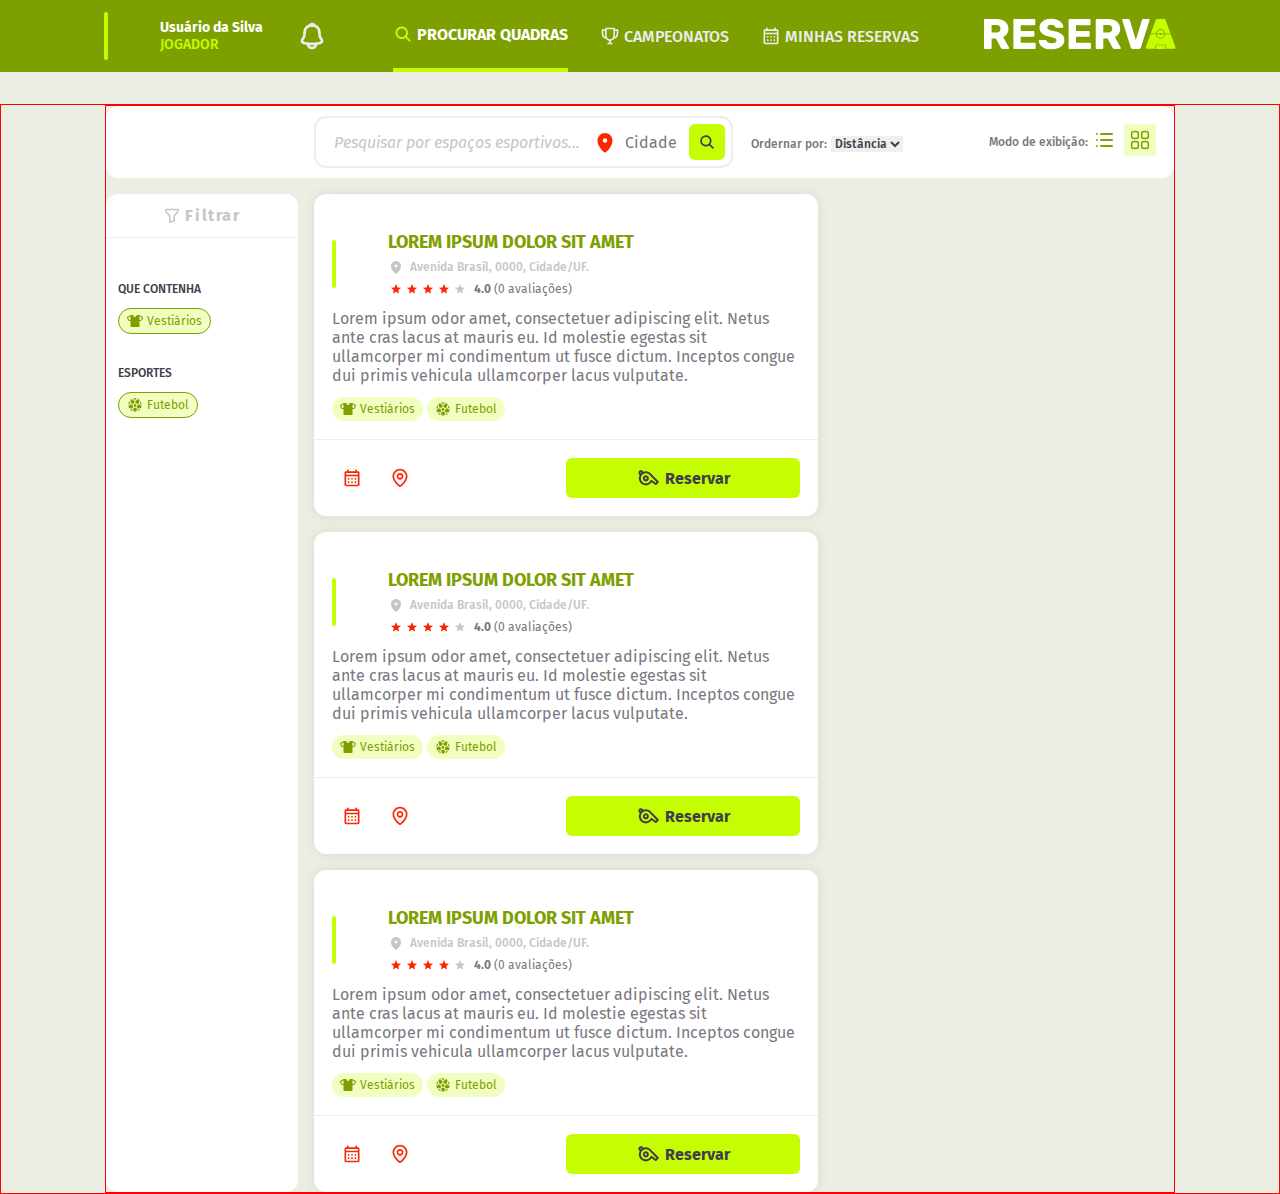
==== commit 00d0f8f3: ":recycle: refactor: estrutura do container main" ====
--- a/buscar_espaco_esportivo.html
+++ b/buscar_espaco_esportivo.html
@@ -5,11 +5,13 @@
 <head>
     <meta charset="UTF-8">
     <meta name="viewport" content="width=device-width, initial-scale=1.0">
-    <title>Reserva - Procurar Quadras</title>
+    <title>Procurar Quadras</title>
     <!-- Favicon -->
     <link rel="icon" type="image/x-icon" href="./assets/ico/favicon.svg">
     <!-- CSS -->
-     <link rel="stylesheet" href="./assets/css/buscar_espaco_esportivo.css">
+    <link rel="stylesheet" href="./assets/css/buscar_espaco_esportivo.css">
+    <!-- CSS common -->
+    <link rel="stylesheet" href="./assets/css/style.css">
     <!-- Reset -->
     <link rel="stylesheet" href="./assets/css/reset.css">
 </head>
@@ -72,7 +74,7 @@
                 </li>
             </ul>
 
-            <div class="logo">
+            <a class="logo" href="./index.html">
                 <svg width="192" height="32" viewBox="0 0 192 32" fill="none" xmlns="http://www.w3.org/2000/svg">
                     <path d="M1.06159 30.9333C0.750192 30.9333 0.49541 30.8338 0.297246 30.6347C0.099082 30.4356 0 30.1796 0 29.8667V2.13333C0 1.82044 0.099082 1.56444 0.297246 1.36533C0.49541 1.16622 0.750192 1.06667 1.06159 1.06667H12.6117C16.2636 1.06667 19.137 1.92 21.2318 3.62667C23.355 5.30489 24.4166 7.69422 24.4166 10.7947C24.4166 12.8142 23.9212 14.5209 22.9304 15.9147C21.9679 17.3084 20.694 18.3609 19.1087 19.072L24.9686 29.568C25.0536 29.7387 25.096 29.8951 25.096 30.0373C25.096 30.2649 24.9969 30.4782 24.7988 30.6773C24.6289 30.848 24.4166 30.9333 24.1618 30.9333H18.5566C18.0188 30.9333 17.6224 30.8053 17.3676 30.5493C17.1129 30.2649 16.9288 30.0089 16.8156 29.7813L11.9748 20.3947H7.601V29.8667C7.601 30.1796 7.50192 30.4356 7.30375 30.6347C7.10559 30.8338 6.85081 30.9333 6.53941 30.9333H1.06159ZM7.601 14.3787H12.5268C13.8573 14.3787 14.8481 14.0516 15.4992 13.3973C16.1787 12.7431 16.5184 11.8471 16.5184 10.7093C16.5184 9.6 16.1928 8.704 15.5417 8.02133C14.9189 7.33867 13.9139 6.99733 12.5268 6.99733H7.601V14.3787Z" fill="white"/>
                     <path d="M30.4212 30.9333C30.1098 30.9333 29.8551 30.8338 29.6569 30.6347C29.4587 30.4356 29.3596 30.1796 29.3596 29.8667V2.13333C29.3596 1.82044 29.4587 1.56444 29.6569 1.36533C29.8551 1.16622 30.1098 1.06667 30.4212 1.06667H50.2518C50.5632 1.06667 50.8179 1.16622 51.0161 1.36533C51.2143 1.56444 51.3134 1.82044 51.3134 2.13333V6.144C51.3134 6.45689 51.2143 6.71289 51.0161 6.912C50.8179 7.11111 50.5632 7.21066 50.2518 7.21066H36.7059V12.9707H49.3176C49.629 12.9707 49.8837 13.0844 50.0819 13.312C50.2801 13.5111 50.3792 13.7671 50.3792 14.08V17.792C50.3792 18.0764 50.2801 18.3324 50.0819 18.56C49.8837 18.7591 49.629 18.8587 49.3176 18.8587H36.7059V24.7893H50.5915C50.9029 24.7893 51.1577 24.8889 51.3558 25.088C51.554 25.2871 51.6531 25.5431 51.6531 25.856V29.8667C51.6531 30.1796 51.554 30.4356 51.3558 30.6347C51.1577 30.8338 50.9029 30.9333 50.5915 30.9333H30.4212Z" fill="white"/>
@@ -93,351 +95,355 @@
                     </clipPath>
                     </defs>
                 </svg>
-            </div>
+            </a>
         </nav>
 
     </header>
 
     <main>
         
-        <header class="searchbox-controls">
-            <div class="search-box">
-                <input type="text" placeholder="Pesquisar por espaços esportivos..." name="" id="">
-
-                <div class="actions">
-                    <div class="locate">
-                        <svg width="24" height="24" viewBox="0 0 24 24" fill="none" xmlns="http://www.w3.org/2000/svg">
-                            <path fill-rule="evenodd" clip-rule="evenodd" d="M11.3085 22.2615L11.313 22.266L11.316 22.269C11.5128 22.4182 11.753 22.4989 12 22.4989C12.247 22.4989 12.4872 22.4182 12.684 22.269L12.687 22.266L12.6915 22.2615L12.7095 22.248C12.806 22.1734 12.9011 22.0969 12.9945 22.0185C14.1129 21.0757 15.1404 20.0301 16.0635 18.8955C17.715 16.8525 19.5 13.8825 19.5 10.5C19.5 8.51088 18.7098 6.60322 17.3033 5.1967C15.8968 3.79018 13.9891 3 12 3C10.0109 3 8.10322 3.79018 6.6967 5.1967C5.29018 6.60322 4.5 8.51088 4.5 10.5C4.5 13.8825 6.285 16.8525 7.938 18.8955C8.86114 20.0301 9.88864 21.0757 11.007 22.0185L11.2905 22.248L11.3085 22.2615ZM12 12.75C12.2955 12.75 12.5881 12.6918 12.861 12.5787C13.134 12.4657 13.3821 12.2999 13.591 12.091C13.7999 11.8821 13.9657 11.634 14.0787 11.361C14.1918 11.0881 14.25 10.7955 14.25 10.5C14.25 10.2045 14.1918 9.91195 14.0787 9.63896C13.9657 9.36598 13.7999 9.11794 13.591 8.90901C13.3821 8.70008 13.134 8.53434 12.861 8.42127C12.5881 8.3082 12.2955 8.25 12 8.25C11.4033 8.25 10.831 8.48705 10.409 8.90901C9.98705 9.33097 9.75 9.90326 9.75 10.5C9.75 11.0967 9.98705 11.669 10.409 12.091C10.831 12.5129 11.4033 12.75 12 12.75Z" fill="#FD2600"/>
-                        </svg>
-                        <span>Cidade</span>
-                    </div>
-                    
-                    <button class="btn-search">
-                        <svg xmlns="http://www.w3.org/2000/svg" width="18" height="18" viewBox="0 0 18 18" fill="none">
-                            <path fill-rule="evenodd" clip-rule="evenodd" d="M11.2108 12.4043C10.0686 13.2457 8.65068 13.6245 7.24105 13.4647C5.83142 13.3049 4.53422 12.6184 3.60932 11.5427C2.68442 10.467 2.20014 9.08159 2.25349 7.66394C2.30685 6.24629 2.8939 4.90115 3.89704 3.89802C4.90018 2.89488 6.24531 2.30783 7.66296 2.25447C9.08061 2.20112 10.4661 2.6854 11.5418 3.6103C12.6175 4.5352 13.304 5.8324 13.4637 7.24203C13.6235 8.65165 13.2447 10.0696 12.4033 11.2118L15.5027 14.31C15.5856 14.3873 15.6521 14.4804 15.6982 14.5839C15.7443 14.6874 15.7691 14.7991 15.7711 14.9124C15.7731 15.0257 15.7522 15.1383 15.7098 15.2433C15.6674 15.3484 15.6042 15.4438 15.5241 15.5239C15.444 15.6041 15.3485 15.6672 15.2435 15.7097C15.1384 15.7521 15.0259 15.7729 14.9126 15.7709C14.7993 15.7689 14.6876 15.7441 14.5841 15.698C14.4806 15.6519 14.3874 15.5854 14.3102 15.5025L11.2108 12.4043ZM11.8127 7.87502C11.8127 8.91931 11.3978 9.92083 10.6594 10.6593C9.92098 11.3977 8.91946 11.8125 7.87517 11.8125C6.83088 11.8125 5.82936 11.3977 5.09094 10.6593C4.35251 9.92083 3.93767 8.91931 3.93767 7.87502C3.93767 6.83073 4.35251 5.82921 5.09094 5.09079C5.82936 4.35237 6.83088 3.93752 7.87517 3.93752C8.91946 3.93752 9.92098 4.35237 10.6594 5.09079C11.3978 5.82921 11.8127 6.83073 11.8127 7.87502Z" fill="#413D49"/>
-                        </svg>
-                    </button>
+        <div class="main-container">
+
+            <header class="searchbox-controls">
+                <div class="search-box">
+                    <input type="text" placeholder="Pesquisar por espaços esportivos..." name="" id="">
+    
+                    <div class="actions">
+                        <div class="locate">
+                            <svg width="24" height="24" viewBox="0 0 24 24" fill="none" xmlns="http://www.w3.org/2000/svg">
+                                <path fill-rule="evenodd" clip-rule="evenodd" d="M11.3085 22.2615L11.313 22.266L11.316 22.269C11.5128 22.4182 11.753 22.4989 12 22.4989C12.247 22.4989 12.4872 22.4182 12.684 22.269L12.687 22.266L12.6915 22.2615L12.7095 22.248C12.806 22.1734 12.9011 22.0969 12.9945 22.0185C14.1129 21.0757 15.1404 20.0301 16.0635 18.8955C17.715 16.8525 19.5 13.8825 19.5 10.5C19.5 8.51088 18.7098 6.60322 17.3033 5.1967C15.8968 3.79018 13.9891 3 12 3C10.0109 3 8.10322 3.79018 6.6967 5.1967C5.29018 6.60322 4.5 8.51088 4.5 10.5C4.5 13.8825 6.285 16.8525 7.938 18.8955C8.86114 20.0301 9.88864 21.0757 11.007 22.0185L11.2905 22.248L11.3085 22.2615ZM12 12.75C12.2955 12.75 12.5881 12.6918 12.861 12.5787C13.134 12.4657 13.3821 12.2999 13.591 12.091C13.7999 11.8821 13.9657 11.634 14.0787 11.361C14.1918 11.0881 14.25 10.7955 14.25 10.5C14.25 10.2045 14.1918 9.91195 14.0787 9.63896C13.9657 9.36598 13.7999 9.11794 13.591 8.90901C13.3821 8.70008 13.134 8.53434 12.861 8.42127C12.5881 8.3082 12.2955 8.25 12 8.25C11.4033 8.25 10.831 8.48705 10.409 8.90901C9.98705 9.33097 9.75 9.90326 9.75 10.5C9.75 11.0967 9.98705 11.669 10.409 12.091C10.831 12.5129 11.4033 12.75 12 12.75Z" fill="#FD2600"/>
+                            </svg>
+                            <span>Cidade</span>
+                        </div>
+                        
+                        <button class="btn-search">
+                            <svg xmlns="http://www.w3.org/2000/svg" width="18" height="18" viewBox="0 0 18 18" fill="none">
+                                <path fill-rule="evenodd" clip-rule="evenodd" d="M11.2108 12.4043C10.0686 13.2457 8.65068 13.6245 7.24105 13.4647C5.83142 13.3049 4.53422 12.6184 3.60932 11.5427C2.68442 10.467 2.20014 9.08159 2.25349 7.66394C2.30685 6.24629 2.8939 4.90115 3.89704 3.89802C4.90018 2.89488 6.24531 2.30783 7.66296 2.25447C9.08061 2.20112 10.4661 2.6854 11.5418 3.6103C12.6175 4.5352 13.304 5.8324 13.4637 7.24203C13.6235 8.65165 13.2447 10.0696 12.4033 11.2118L15.5027 14.31C15.5856 14.3873 15.6521 14.4804 15.6982 14.5839C15.7443 14.6874 15.7691 14.7991 15.7711 14.9124C15.7731 15.0257 15.7522 15.1383 15.7098 15.2433C15.6674 15.3484 15.6042 15.4438 15.5241 15.5239C15.444 15.6041 15.3485 15.6672 15.2435 15.7097C15.1384 15.7521 15.0259 15.7729 14.9126 15.7709C14.7993 15.7689 14.6876 15.7441 14.5841 15.698C14.4806 15.6519 14.3874 15.5854 14.3102 15.5025L11.2108 12.4043ZM11.8127 7.87502C11.8127 8.91931 11.3978 9.92083 10.6594 10.6593C9.92098 11.3977 8.91946 11.8125 7.87517 11.8125C6.83088 11.8125 5.82936 11.3977 5.09094 10.6593C4.35251 9.92083 3.93767 8.91931 3.93767 7.87502C3.93767 6.83073 4.35251 5.82921 5.09094 5.09079C5.82936 4.35237 6.83088 3.93752 7.87517 3.93752C8.91946 3.93752 9.92098 4.35237 10.6594 5.09079C11.3978 5.82921 11.8127 6.83073 11.8127 7.87502Z" fill="#413D49"/>
+                            </svg>
+                        </button>
+                    </div>
                 </div>
-            </div>
-
-            <div class="controls">
-                <div class="order-by">
-                    <span>Ordernar por:</span>
-                    <select name="" id="">
-                        <option value="" selected>Distância</option>
-                        <option value="">Lorem</option>
-                        <option value="">Ipsum</option>
-                    </select>
-                </div>
-
-                <div class="display-mode">
-                    <span>Modo de exibição:</span>
-                    <ul>
-                        <li>
-                            <svg width="32" height="32" viewBox="0 0 32 32" fill="none" xmlns="http://www.w3.org/2000/svg">
-                                <rect width="32" height="32" rx="2" fill="transparent"/>
-                                <path d="M13 10H24M13 16H24M13 22H24M9 10V10.01M9 16V16.01M9 22V22.01" stroke="#7DA000" stroke-width="2" stroke-linecap="round" stroke-linejoin="round"/>
-                            </svg>
-                        </li>
-
-                        <li>
-                            <svg class="active" width="32" height="32" viewBox="0 0 32 32" fill="none" xmlns="http://www.w3.org/2000/svg">
-                                <rect width="32" height="32" rx="2" fill="transparent"/>
-                                <path fill-rule="evenodd" clip-rule="evenodd" d="M12.93 8.46998C11.6473 8.32764 10.3527 8.32764 9.07 8.46998C8.92183 8.48668 8.78355 8.55261 8.6773 8.65723C8.57106 8.76184 8.50299 8.89909 8.484 9.04698C8.33205 10.3449 8.33205 11.6561 8.484 12.954C8.50324 13.1018 8.57154 13.239 8.67797 13.3434C8.7844 13.4478 8.9228 13.5135 9.071 13.53C10.342 13.672 11.658 13.672 12.929 13.53C13.0772 13.5135 13.2156 13.4478 13.322 13.3434C13.4285 13.239 13.4968 13.1018 13.516 12.954C13.668 11.656 13.668 10.344 13.516 9.04598C13.4968 8.89812 13.4285 8.76099 13.322 8.65655C13.2156 8.55212 13.0772 8.48642 12.929 8.46998M8.903 6.97998C10.2961 6.82536 11.7019 6.82536 13.095 6.97998C14.085 7.08998 14.888 7.86998 15.005 8.87198C15.1705 10.2858 15.1705 11.7141 15.005 13.128C14.9465 13.6126 14.726 14.0632 14.3793 14.4068C14.0327 14.7504 13.5801 14.9668 13.095 15.021C11.713 15.175 10.285 15.175 8.903 15.021C8.41791 14.9668 7.96534 14.7504 7.61865 14.4068C7.27197 14.0632 7.05151 13.6126 6.993 13.128C6.82747 11.7141 6.82747 10.2858 6.993 8.87198C7.05172 8.38757 7.27227 7.93718 7.61894 7.59378C7.9656 7.25039 8.41806 7.0341 8.903 6.97998ZM12.93 18.47C11.6473 18.3276 10.3527 18.3276 9.07 18.47C8.92198 18.4866 8.78381 18.5524 8.67758 18.6568C8.57135 18.7613 8.5032 18.8983 8.484 19.046C8.33197 20.3442 8.33197 21.6557 8.484 22.954C8.50324 23.1018 8.57154 23.239 8.67797 23.3434C8.7844 23.4478 8.9228 23.5135 9.071 23.53C10.342 23.672 11.658 23.672 12.929 23.53C13.0772 23.5135 13.2156 23.4478 13.322 23.3434C13.4285 23.239 13.4968 23.1018 13.516 22.954C13.668 21.656 13.668 20.344 13.516 19.046C13.4968 18.8981 13.4285 18.761 13.322 18.6566C13.2156 18.5521 13.0772 18.4864 12.929 18.47M8.903 16.98C10.2961 16.8254 11.7019 16.8254 13.095 16.98C14.085 17.09 14.888 17.87 15.005 18.872C15.1705 20.2858 15.1705 21.7141 15.005 23.128C14.9463 23.6124 14.7257 24.0628 14.3791 24.4062C14.0324 24.7496 13.5799 24.9659 13.095 25.02C11.713 25.175 10.285 25.175 8.903 25.02C8.41806 24.9659 7.9656 24.7496 7.61894 24.4062C7.27227 24.0628 7.05172 23.6124 6.993 23.128C6.82747 21.7141 6.82747 20.2858 6.993 18.872C7.05172 18.3876 7.27227 17.9372 7.61894 17.5938C7.9656 17.2504 8.41806 17.0341 8.903 16.98ZM22.93 8.46998C21.6473 8.32764 20.3527 8.32764 19.07 8.46998C18.9218 8.48668 18.7836 8.55261 18.6773 8.65723C18.5711 8.76184 18.503 8.89909 18.484 9.04698C18.332 10.3449 18.332 11.6561 18.484 12.954C18.5032 13.1018 18.5715 13.239 18.678 13.3434C18.7844 13.4478 18.9228 13.5135 19.071 13.53C20.342 13.672 21.658 13.672 22.929 13.53C23.0772 13.5135 23.2156 13.4478 23.322 13.3434C23.4285 13.239 23.4968 13.1018 23.516 12.954C23.668 11.656 23.668 10.344 23.516 9.04598C23.4968 8.89812 23.4285 8.76099 23.322 8.65655C23.2156 8.55212 23.0782 8.48642 22.93 8.46998ZM18.903 6.97998C20.2961 6.82536 21.7019 6.82536 23.095 6.97998C24.085 7.08998 24.888 7.86998 25.005 8.87198C25.1705 10.2858 25.1705 11.7141 25.005 13.128C24.9465 13.6126 24.726 14.0632 24.3793 14.4068C24.0327 14.7504 23.5801 14.9668 23.095 15.021C21.713 15.175 20.285 15.175 18.903 15.021C18.4179 14.9668 17.9653 14.7504 17.6187 14.4068C17.272 14.0632 17.0515 13.6126 16.993 13.128C16.8275 11.7141 16.8275 10.2858 16.993 8.87198C17.0517 8.38757 17.2723 7.93718 17.6189 7.59378C17.9656 7.25039 18.4181 7.0341 18.903 6.97998ZM22.93 18.47C21.6473 18.3276 20.3527 18.3276 19.07 18.47C18.922 18.4866 18.7838 18.5524 18.6776 18.6568C18.5714 18.7613 18.5032 18.8983 18.484 19.046C18.332 20.3442 18.332 21.6557 18.484 22.954C18.5032 23.1018 18.5715 23.239 18.678 23.3434C18.7844 23.4478 18.9228 23.5135 19.071 23.53C20.342 23.672 21.658 23.672 22.929 23.53C23.0772 23.5135 23.2156 23.4478 23.322 23.3434C23.4285 23.239 23.4968 23.1018 23.516 22.954C23.668 21.656 23.668 20.344 23.516 19.046C23.4968 18.8981 23.4285 18.761 23.322 18.6566C23.2156 18.5521 23.0782 18.4864 22.93 18.47ZM18.903 16.98C20.2961 16.8254 21.7019 16.8254 23.095 16.98C24.085 17.09 24.888 17.87 25.005 18.872C25.1705 20.2858 25.1705 21.7141 25.005 23.128C24.9463 23.6124 24.7257 24.0628 24.3791 24.4062C24.0324 24.7496 23.5799 24.9659 23.095 25.02C21.713 25.175 20.285 25.175 18.903 25.02C18.4181 24.9659 17.9656 24.7496 17.6189 24.4062C17.2723 24.0628 17.0517 23.6124 16.993 23.128C16.8275 21.7141 16.8275 20.2858 16.993 18.872C17.0517 18.3876 17.2723 17.9372 17.6189 17.5938C17.9656 17.2504 18.4181 17.0341 18.903 16.98Z" fill="#7DA000"/>
-                            </svg>
-                        </li>
-                    </ul>
-                </div>
-            </div>
-        </header>
-
-        <section class="results">
-            <aside class="filter">
-                <header>
-                    <svg width="18" height="19" viewBox="0 0 18 19" fill="none" xmlns="http://www.w3.org/2000/svg">
-                        <path d="M3 3.5H15V5.129C14.9999 5.52679 14.8418 5.90826 14.5605 6.1895L11.25 9.5V14.75L6.75 16.25V9.875L3.39 6.179C3.13909 5.90294 3.00004 5.5433 3 5.17025V3.5Z" stroke="#C6C5C8" stroke-width="1.5" stroke-linecap="round" stroke-linejoin="round"/>
-                    </svg>
-
-                    <h2>Filtrar</h2>
-                </header>
-                
-                <div class="body">
-                    <div class="contains">
-                        <h3>Que contenha</h3>
-
-                        <ul class="tags">
-                            <li class="tag active">
-                                <svg width="16" height="16" viewBox="0 0 16 16" fill="none" xmlns="http://www.w3.org/2000/svg">
-                                    <path d="M15.4745 3.82625L12.2395 2.0625C12.1662 2.02194 12.0839 2.00045 12.0001 2H10.0001C9.86751 2 9.74034 2.05268 9.64657 2.14645C9.5528 2.24021 9.50012 2.36739 9.50012 2.5C9.50012 2.89782 9.34209 3.27936 9.06078 3.56066C8.77948 3.84196 8.39795 4 8.00012 4C7.6023 4 7.22077 3.84196 6.93946 3.56066C6.65816 3.27936 6.50012 2.89782 6.50012 2.5C6.50012 2.36739 6.44744 2.24021 6.35367 2.14645C6.25991 2.05268 6.13273 2 6.00012 2H4.00012C3.91614 2.00035 3.8336 2.02184 3.76012 2.0625L0.525747 3.82625C0.295185 3.9481 0.12235 4.1564 0.0451405 4.40549C-0.0320692 4.65457 -0.00735227 4.92411 0.113872 5.155L1.31825 7.45563C1.40582 7.62103 1.53708 7.75925 1.69775 7.85523C1.85842 7.95121 2.04234 8.00129 2.2295 8H3.50012V13C3.50012 13.2652 3.60548 13.5196 3.79301 13.7071C3.98055 13.8946 4.23491 14 4.50012 14H11.5001C11.7653 14 12.0197 13.8946 12.2072 13.7071C12.3948 13.5196 12.5001 13.2652 12.5001 13V8H13.7714C13.9585 8.00129 14.1424 7.95121 14.3031 7.85523C14.4638 7.75925 14.595 7.62103 14.6826 7.45563L15.887 5.155C16.0082 4.92403 16.0328 4.65444 15.9555 4.40534C15.8781 4.15624 15.7052 3.94799 15.4745 3.82625ZM2.2295 7C2.22026 7.00044 2.21117 6.99755 2.20387 6.99188L1.00575 4.70375L3.50012 3.3425V7H2.2295ZM13.7964 6.99125C13.7929 6.99437 13.7889 6.99675 13.7845 6.99825C13.7801 6.99976 13.7754 7.00035 13.7707 7H12.5001V3.3425L14.9951 4.70375L13.7964 6.99125Z" fill="#7A7780"/>
+    
+                <div class="controls">
+                    <div class="order-by">
+                        <span>Ordernar por:</span>
+                        <select name="" id="">
+                            <option value="" selected>Distância</option>
+                            <option value="">Lorem</option>
+                            <option value="">Ipsum</option>
+                        </select>
+                    </div>
+    
+                    <div class="display-mode">
+                        <span>Modo de exibição:</span>
+                        <ul>
+                            <li>
+                                <svg width="32" height="32" viewBox="0 0 32 32" fill="none" xmlns="http://www.w3.org/2000/svg">
+                                    <rect width="32" height="32" rx="2" fill="transparent"/>
+                                    <path d="M13 10H24M13 16H24M13 22H24M9 10V10.01M9 16V16.01M9 22V22.01" stroke="#7DA000" stroke-width="2" stroke-linecap="round" stroke-linejoin="round"/>
                                 </svg>
-                                <span>Vestiários</span>
+                            </li>
+    
+                            <li>
+                                <svg class="active" width="32" height="32" viewBox="0 0 32 32" fill="none" xmlns="http://www.w3.org/2000/svg">
+                                    <rect width="32" height="32" rx="2" fill="transparent"/>
+                                    <path fill-rule="evenodd" clip-rule="evenodd" d="M12.93 8.46998C11.6473 8.32764 10.3527 8.32764 9.07 8.46998C8.92183 8.48668 8.78355 8.55261 8.6773 8.65723C8.57106 8.76184 8.50299 8.89909 8.484 9.04698C8.33205 10.3449 8.33205 11.6561 8.484 12.954C8.50324 13.1018 8.57154 13.239 8.67797 13.3434C8.7844 13.4478 8.9228 13.5135 9.071 13.53C10.342 13.672 11.658 13.672 12.929 13.53C13.0772 13.5135 13.2156 13.4478 13.322 13.3434C13.4285 13.239 13.4968 13.1018 13.516 12.954C13.668 11.656 13.668 10.344 13.516 9.04598C13.4968 8.89812 13.4285 8.76099 13.322 8.65655C13.2156 8.55212 13.0772 8.48642 12.929 8.46998M8.903 6.97998C10.2961 6.82536 11.7019 6.82536 13.095 6.97998C14.085 7.08998 14.888 7.86998 15.005 8.87198C15.1705 10.2858 15.1705 11.7141 15.005 13.128C14.9465 13.6126 14.726 14.0632 14.3793 14.4068C14.0327 14.7504 13.5801 14.9668 13.095 15.021C11.713 15.175 10.285 15.175 8.903 15.021C8.41791 14.9668 7.96534 14.7504 7.61865 14.4068C7.27197 14.0632 7.05151 13.6126 6.993 13.128C6.82747 11.7141 6.82747 10.2858 6.993 8.87198C7.05172 8.38757 7.27227 7.93718 7.61894 7.59378C7.9656 7.25039 8.41806 7.0341 8.903 6.97998ZM12.93 18.47C11.6473 18.3276 10.3527 18.3276 9.07 18.47C8.92198 18.4866 8.78381 18.5524 8.67758 18.6568C8.57135 18.7613 8.5032 18.8983 8.484 19.046C8.33197 20.3442 8.33197 21.6557 8.484 22.954C8.50324 23.1018 8.57154 23.239 8.67797 23.3434C8.7844 23.4478 8.9228 23.5135 9.071 23.53C10.342 23.672 11.658 23.672 12.929 23.53C13.0772 23.5135 13.2156 23.4478 13.322 23.3434C13.4285 23.239 13.4968 23.1018 13.516 22.954C13.668 21.656 13.668 20.344 13.516 19.046C13.4968 18.8981 13.4285 18.761 13.322 18.6566C13.2156 18.5521 13.0772 18.4864 12.929 18.47M8.903 16.98C10.2961 16.8254 11.7019 16.8254 13.095 16.98C14.085 17.09 14.888 17.87 15.005 18.872C15.1705 20.2858 15.1705 21.7141 15.005 23.128C14.9463 23.6124 14.7257 24.0628 14.3791 24.4062C14.0324 24.7496 13.5799 24.9659 13.095 25.02C11.713 25.175 10.285 25.175 8.903 25.02C8.41806 24.9659 7.9656 24.7496 7.61894 24.4062C7.27227 24.0628 7.05172 23.6124 6.993 23.128C6.82747 21.7141 6.82747 20.2858 6.993 18.872C7.05172 18.3876 7.27227 17.9372 7.61894 17.5938C7.9656 17.2504 8.41806 17.0341 8.903 16.98ZM22.93 8.46998C21.6473 8.32764 20.3527 8.32764 19.07 8.46998C18.9218 8.48668 18.7836 8.55261 18.6773 8.65723C18.5711 8.76184 18.503 8.89909 18.484 9.04698C18.332 10.3449 18.332 11.6561 18.484 12.954C18.5032 13.1018 18.5715 13.239 18.678 13.3434C18.7844 13.4478 18.9228 13.5135 19.071 13.53C20.342 13.672 21.658 13.672 22.929 13.53C23.0772 13.5135 23.2156 13.4478 23.322 13.3434C23.4285 13.239 23.4968 13.1018 23.516 12.954C23.668 11.656 23.668 10.344 23.516 9.04598C23.4968 8.89812 23.4285 8.76099 23.322 8.65655C23.2156 8.55212 23.0782 8.48642 22.93 8.46998ZM18.903 6.97998C20.2961 6.82536 21.7019 6.82536 23.095 6.97998C24.085 7.08998 24.888 7.86998 25.005 8.87198C25.1705 10.2858 25.1705 11.7141 25.005 13.128C24.9465 13.6126 24.726 14.0632 24.3793 14.4068C24.0327 14.7504 23.5801 14.9668 23.095 15.021C21.713 15.175 20.285 15.175 18.903 15.021C18.4179 14.9668 17.9653 14.7504 17.6187 14.4068C17.272 14.0632 17.0515 13.6126 16.993 13.128C16.8275 11.7141 16.8275 10.2858 16.993 8.87198C17.0517 8.38757 17.2723 7.93718 17.6189 7.59378C17.9656 7.25039 18.4181 7.0341 18.903 6.97998ZM22.93 18.47C21.6473 18.3276 20.3527 18.3276 19.07 18.47C18.922 18.4866 18.7838 18.5524 18.6776 18.6568C18.5714 18.7613 18.5032 18.8983 18.484 19.046C18.332 20.3442 18.332 21.6557 18.484 22.954C18.5032 23.1018 18.5715 23.239 18.678 23.3434C18.7844 23.4478 18.9228 23.5135 19.071 23.53C20.342 23.672 21.658 23.672 22.929 23.53C23.0772 23.5135 23.2156 23.4478 23.322 23.3434C23.4285 23.239 23.4968 23.1018 23.516 22.954C23.668 21.656 23.668 20.344 23.516 19.046C23.4968 18.8981 23.4285 18.761 23.322 18.6566C23.2156 18.5521 23.0782 18.4864 22.93 18.47ZM18.903 16.98C20.2961 16.8254 21.7019 16.8254 23.095 16.98C24.085 17.09 24.888 17.87 25.005 18.872C25.1705 20.2858 25.1705 21.7141 25.005 23.128C24.9463 23.6124 24.7257 24.0628 24.3791 24.4062C24.0324 24.7496 23.5799 24.9659 23.095 25.02C21.713 25.175 20.285 25.175 18.903 25.02C18.4181 24.9659 17.9656 24.7496 17.6189 24.4062C17.2723 24.0628 17.0517 23.6124 16.993 23.128C16.8275 21.7141 16.8275 20.2858 16.993 18.872C17.0517 18.3876 17.2723 17.9372 17.6189 17.5938C17.9656 17.2504 18.4181 17.0341 18.903 16.98Z" fill="#7DA000"/>
+                                </svg>
                             </li>
                         </ul>
                     </div>
-
-                    <div class="sports">
-                        <h3>Esportes</h3>
-
-                        <ul class="tags">
-                            <li class="tag active">
-                                <svg width="16" height="16" viewBox="0 0 16 16" fill="none" xmlns="http://www.w3.org/2000/svg">
-                                    <path d="M4.00916 5.77732C3.96249 5.45266 3.86182 5.06666 3.74116 4.60532L3.38116 3.22132L3.37449 3.19666C3.85 2.73812 4.39102 2.3528 4.97982 2.05332L6.06783 2.87866C6.44116 3.16132 6.75449 3.39932 7.03249 3.56332C7.17782 3.64999 7.32382 3.72199 7.47649 3.77399V5.78866C7.39471 5.82688 7.31671 5.87488 7.24249 5.93266L5.95449 6.94532C5.90734 6.98293 5.86279 7.02369 5.82116 7.06732L4.03516 6.29332C4.04436 6.12086 4.03609 5.94792 4.00916 5.77732ZM2.69649 6.80199C2.49982 6.97132 2.22316 7.15999 1.80649 7.44266L1.33716 7.76199C1.38209 6.45027 1.81475 5.18128 2.58049 4.11532L2.76716 4.83066C2.89582 5.32599 2.98116 5.65732 3.01916 5.92066C3.05582 6.17132 3.04049 6.30866 2.99916 6.41932C2.95916 6.52932 2.88316 6.64132 2.69649 6.80199ZM3.53382 11.2567C3.99716 11.2567 4.38716 11.2567 4.70649 11.294C4.87449 11.314 5.03516 11.3453 5.18849 11.3967L6.13182 10.162C6.09766 10.0943 6.06934 10.0238 6.04716 9.95132L5.53983 8.26666C5.51595 8.18416 5.50009 8.09954 5.49249 8.01399L3.67449 7.22732C3.57653 7.34801 3.46738 7.45918 3.34849 7.55932C3.10316 7.77066 2.77782 7.99132 2.39116 8.25466L1.39649 8.92999C1.50979 9.74771 1.7755 10.5369 2.17982 11.2567H3.53382ZM7.86116 6.71866C7.89404 6.69215 7.93493 6.67758 7.97716 6.67732C8.0176 6.67732 8.05649 6.6911 8.09383 6.71866L9.38182 7.73066C9.41738 7.75821 9.44205 7.7951 9.45582 7.84132C9.46933 7.88633 9.46933 7.93432 9.45582 7.97932L8.95049 9.66332C8.93814 9.70623 8.91303 9.74436 8.87849 9.77266C8.84508 9.80021 8.80313 9.8153 8.75983 9.81532H7.19516C7.15177 9.81511 7.10981 9.79979 7.07649 9.77199C7.04206 9.74387 7.01696 9.70599 7.00449 9.66332L6.49849 7.97932C6.48498 7.93432 6.48498 7.88633 6.49849 7.84132C6.51132 7.79759 6.53741 7.75892 6.57316 7.73066L7.86116 6.71866ZM8.91716 3.58399C9.19849 3.42599 9.51716 3.19466 9.89582 2.92066L11.0558 2.07932C11.6301 2.37773 12.1579 2.75817 12.6225 3.20866L12.2585 4.60532C12.1385 5.06666 12.0378 5.45266 11.9905 5.77732C11.9637 5.94704 11.9548 6.11908 11.9638 6.29066L10.1352 7.06866C10.0929 7.02426 10.0477 6.98283 9.99982 6.94466L8.71183 5.93199C8.63939 5.87515 8.56065 5.82683 8.47716 5.78799V3.78132C8.62782 3.73332 8.77316 3.66466 8.91716 3.58399ZM7.54182 2.70199C7.31982 2.57066 7.05183 2.36866 6.65049 2.06399L6.06183 1.61732C6.68818 1.42841 7.33893 1.33271 7.99316 1.33332C8.68116 1.33332 9.34516 1.43799 9.96982 1.63199L9.33249 2.09399C8.92449 2.38932 8.65249 2.58599 8.42782 2.71199C8.21449 2.83199 8.08982 2.86132 7.98382 2.85999C7.87782 2.85866 7.75383 2.82666 7.54249 2.70199M12.6505 7.55999C12.8958 7.77066 13.2212 7.99199 13.6078 8.25466L14.5878 8.91999C14.4755 9.7412 14.2096 10.5339 13.8038 11.2567H12.5652C12.1018 11.2567 11.7118 11.2567 11.3925 11.294C11.2221 11.3119 11.0542 11.3486 10.8918 11.4033L9.83183 10.1433C9.86208 10.0814 9.88749 10.0172 9.90783 9.95132L10.4145 8.26666C10.4389 8.18399 10.4545 8.10066 10.4612 8.01666L12.3225 7.22466C12.4185 7.34377 12.5278 7.45532 12.6505 7.55932M9.87183 12.418C9.73783 12.7153 9.61449 13.094 9.46782 13.5473L9.13716 14.5687C8.42021 14.6936 7.68763 14.7004 6.96849 14.5887L6.63116 13.5473C6.48449 13.094 6.36116 12.7153 6.22716 12.4173C6.16104 12.2695 6.0816 12.128 5.98982 11.9947L6.91649 10.782C7.00671 10.8042 7.0996 10.8153 7.19516 10.8153H8.75983C8.86205 10.8153 8.96138 10.8027 9.05782 10.7773L10.0972 12.012C10.0104 12.1403 9.93502 12.2759 9.87183 12.4173M5.68849 13.882C5.53049 13.3953 5.42449 13.07 5.31516 12.83C5.21182 12.6 5.12649 12.4967 5.03649 12.43C4.94849 12.3647 4.82983 12.3153 4.58983 12.2873C4.33582 12.2573 4.00449 12.2567 3.50516 12.2567H2.86716C3.64685 13.1981 4.67037 13.907 5.82583 14.306L5.68849 13.882ZM11.5092 12.2873C11.7632 12.2573 12.0945 12.2567 12.5938 12.2567H13.1172C12.3674 13.1622 11.3915 13.8533 10.2885 14.26L10.4105 13.882C10.5685 13.3953 10.6745 13.07 10.7838 12.83C10.8872 12.6 10.9725 12.4967 11.0625 12.43C11.1505 12.3647 11.2692 12.3153 11.5092 12.2873ZM12.9798 5.91999C13.0185 5.65799 13.1045 5.32599 13.2332 4.83066L13.4152 4.13066C14.1717 5.19049 14.5999 6.44936 14.6465 7.75066L14.1932 7.44332C13.7765 7.15999 13.4998 6.97132 13.3032 6.80199C13.1165 6.64132 13.0412 6.52932 13.0005 6.41999C12.9592 6.30866 12.9438 6.17132 12.9805 5.91999" fill="#7A7780"/>
+                </div>
+            </header>
+    
+            <section class="results">
+                <aside class="filter">
+                    <header>
+                        <svg width="18" height="19" viewBox="0 0 18 19" fill="none" xmlns="http://www.w3.org/2000/svg">
+                            <path d="M3 3.5H15V5.129C14.9999 5.52679 14.8418 5.90826 14.5605 6.1895L11.25 9.5V14.75L6.75 16.25V9.875L3.39 6.179C3.13909 5.90294 3.00004 5.5433 3 5.17025V3.5Z" stroke="#C6C5C8" stroke-width="1.5" stroke-linecap="round" stroke-linejoin="round"/>
+                        </svg>
+    
+                        <h2>Filtrar</h2>
+                    </header>
+                    
+                    <div class="body">
+                        <div class="contains">
+                            <h3>Que contenha</h3>
+    
+                            <ul class="tags">
+                                <li class="tag active">
+                                    <svg width="16" height="16" viewBox="0 0 16 16" fill="none" xmlns="http://www.w3.org/2000/svg">
+                                        <path d="M15.4745 3.82625L12.2395 2.0625C12.1662 2.02194 12.0839 2.00045 12.0001 2H10.0001C9.86751 2 9.74034 2.05268 9.64657 2.14645C9.5528 2.24021 9.50012 2.36739 9.50012 2.5C9.50012 2.89782 9.34209 3.27936 9.06078 3.56066C8.77948 3.84196 8.39795 4 8.00012 4C7.6023 4 7.22077 3.84196 6.93946 3.56066C6.65816 3.27936 6.50012 2.89782 6.50012 2.5C6.50012 2.36739 6.44744 2.24021 6.35367 2.14645C6.25991 2.05268 6.13273 2 6.00012 2H4.00012C3.91614 2.00035 3.8336 2.02184 3.76012 2.0625L0.525747 3.82625C0.295185 3.9481 0.12235 4.1564 0.0451405 4.40549C-0.0320692 4.65457 -0.00735227 4.92411 0.113872 5.155L1.31825 7.45563C1.40582 7.62103 1.53708 7.75925 1.69775 7.85523C1.85842 7.95121 2.04234 8.00129 2.2295 8H3.50012V13C3.50012 13.2652 3.60548 13.5196 3.79301 13.7071C3.98055 13.8946 4.23491 14 4.50012 14H11.5001C11.7653 14 12.0197 13.8946 12.2072 13.7071C12.3948 13.5196 12.5001 13.2652 12.5001 13V8H13.7714C13.9585 8.00129 14.1424 7.95121 14.3031 7.85523C14.4638 7.75925 14.595 7.62103 14.6826 7.45563L15.887 5.155C16.0082 4.92403 16.0328 4.65444 15.9555 4.40534C15.8781 4.15624 15.7052 3.94799 15.4745 3.82625ZM2.2295 7C2.22026 7.00044 2.21117 6.99755 2.20387 6.99188L1.00575 4.70375L3.50012 3.3425V7H2.2295ZM13.7964 6.99125C13.7929 6.99437 13.7889 6.99675 13.7845 6.99825C13.7801 6.99976 13.7754 7.00035 13.7707 7H12.5001V3.3425L14.9951 4.70375L13.7964 6.99125Z" fill="#7A7780"/>
+                                    </svg>
+                                    <span>Vestiários</span>
+                                </li>
+                            </ul>
+                        </div>
+    
+                        <div class="sports">
+                            <h3>Esportes</h3>
+    
+                            <ul class="tags">
+                                <li class="tag active">
+                                    <svg width="16" height="16" viewBox="0 0 16 16" fill="none" xmlns="http://www.w3.org/2000/svg">
+                                        <path d="M4.00916 5.77732C3.96249 5.45266 3.86182 5.06666 3.74116 4.60532L3.38116 3.22132L3.37449 3.19666C3.85 2.73812 4.39102 2.3528 4.97982 2.05332L6.06783 2.87866C6.44116 3.16132 6.75449 3.39932 7.03249 3.56332C7.17782 3.64999 7.32382 3.72199 7.47649 3.77399V5.78866C7.39471 5.82688 7.31671 5.87488 7.24249 5.93266L5.95449 6.94532C5.90734 6.98293 5.86279 7.02369 5.82116 7.06732L4.03516 6.29332C4.04436 6.12086 4.03609 5.94792 4.00916 5.77732ZM2.69649 6.80199C2.49982 6.97132 2.22316 7.15999 1.80649 7.44266L1.33716 7.76199C1.38209 6.45027 1.81475 5.18128 2.58049 4.11532L2.76716 4.83066C2.89582 5.32599 2.98116 5.65732 3.01916 5.92066C3.05582 6.17132 3.04049 6.30866 2.99916 6.41932C2.95916 6.52932 2.88316 6.64132 2.69649 6.80199ZM3.53382 11.2567C3.99716 11.2567 4.38716 11.2567 4.70649 11.294C4.87449 11.314 5.03516 11.3453 5.18849 11.3967L6.13182 10.162C6.09766 10.0943 6.06934 10.0238 6.04716 9.95132L5.53983 8.26666C5.51595 8.18416 5.50009 8.09954 5.49249 8.01399L3.67449 7.22732C3.57653 7.34801 3.46738 7.45918 3.34849 7.55932C3.10316 7.77066 2.77782 7.99132 2.39116 8.25466L1.39649 8.92999C1.50979 9.74771 1.7755 10.5369 2.17982 11.2567H3.53382ZM7.86116 6.71866C7.89404 6.69215 7.93493 6.67758 7.97716 6.67732C8.0176 6.67732 8.05649 6.6911 8.09383 6.71866L9.38182 7.73066C9.41738 7.75821 9.44205 7.7951 9.45582 7.84132C9.46933 7.88633 9.46933 7.93432 9.45582 7.97932L8.95049 9.66332C8.93814 9.70623 8.91303 9.74436 8.87849 9.77266C8.84508 9.80021 8.80313 9.8153 8.75983 9.81532H7.19516C7.15177 9.81511 7.10981 9.79979 7.07649 9.77199C7.04206 9.74387 7.01696 9.70599 7.00449 9.66332L6.49849 7.97932C6.48498 7.93432 6.48498 7.88633 6.49849 7.84132C6.51132 7.79759 6.53741 7.75892 6.57316 7.73066L7.86116 6.71866ZM8.91716 3.58399C9.19849 3.42599 9.51716 3.19466 9.89582 2.92066L11.0558 2.07932C11.6301 2.37773 12.1579 2.75817 12.6225 3.20866L12.2585 4.60532C12.1385 5.06666 12.0378 5.45266 11.9905 5.77732C11.9637 5.94704 11.9548 6.11908 11.9638 6.29066L10.1352 7.06866C10.0929 7.02426 10.0477 6.98283 9.99982 6.94466L8.71183 5.93199C8.63939 5.87515 8.56065 5.82683 8.47716 5.78799V3.78132C8.62782 3.73332 8.77316 3.66466 8.91716 3.58399ZM7.54182 2.70199C7.31982 2.57066 7.05183 2.36866 6.65049 2.06399L6.06183 1.61732C6.68818 1.42841 7.33893 1.33271 7.99316 1.33332C8.68116 1.33332 9.34516 1.43799 9.96982 1.63199L9.33249 2.09399C8.92449 2.38932 8.65249 2.58599 8.42782 2.71199C8.21449 2.83199 8.08982 2.86132 7.98382 2.85999C7.87782 2.85866 7.75383 2.82666 7.54249 2.70199M12.6505 7.55999C12.8958 7.77066 13.2212 7.99199 13.6078 8.25466L14.5878 8.91999C14.4755 9.7412 14.2096 10.5339 13.8038 11.2567H12.5652C12.1018 11.2567 11.7118 11.2567 11.3925 11.294C11.2221 11.3119 11.0542 11.3486 10.8918 11.4033L9.83183 10.1433C9.86208 10.0814 9.88749 10.0172 9.90783 9.95132L10.4145 8.26666C10.4389 8.18399 10.4545 8.10066 10.4612 8.01666L12.3225 7.22466C12.4185 7.34377 12.5278 7.45532 12.6505 7.55932M9.87183 12.418C9.73783 12.7153 9.61449 13.094 9.46782 13.5473L9.13716 14.5687C8.42021 14.6936 7.68763 14.7004 6.96849 14.5887L6.63116 13.5473C6.48449 13.094 6.36116 12.7153 6.22716 12.4173C6.16104 12.2695 6.0816 12.128 5.98982 11.9947L6.91649 10.782C7.00671 10.8042 7.0996 10.8153 7.19516 10.8153H8.75983C8.86205 10.8153 8.96138 10.8027 9.05782 10.7773L10.0972 12.012C10.0104 12.1403 9.93502 12.2759 9.87183 12.4173M5.68849 13.882C5.53049 13.3953 5.42449 13.07 5.31516 12.83C5.21182 12.6 5.12649 12.4967 5.03649 12.43C4.94849 12.3647 4.82983 12.3153 4.58983 12.2873C4.33582 12.2573 4.00449 12.2567 3.50516 12.2567H2.86716C3.64685 13.1981 4.67037 13.907 5.82583 14.306L5.68849 13.882ZM11.5092 12.2873C11.7632 12.2573 12.0945 12.2567 12.5938 12.2567H13.1172C12.3674 13.1622 11.3915 13.8533 10.2885 14.26L10.4105 13.882C10.5685 13.3953 10.6745 13.07 10.7838 12.83C10.8872 12.6 10.9725 12.4967 11.0625 12.43C11.1505 12.3647 11.2692 12.3153 11.5092 12.2873ZM12.9798 5.91999C13.0185 5.65799 13.1045 5.32599 13.2332 4.83066L13.4152 4.13066C14.1717 5.19049 14.5999 6.44936 14.6465 7.75066L14.1932 7.44332C13.7765 7.15999 13.4998 6.97132 13.3032 6.80199C13.1165 6.64132 13.0412 6.52932 13.0005 6.41999C12.9592 6.30866 12.9438 6.17132 12.9805 5.91999" fill="#7A7780"/>
+                                    </svg>
+                                    <span>Futebol</span>
+                                </li>
+                            </ul>
+                        </div>
+                    </div>
+                </aside>
+    
+                <div class="for-each">
+    
+                    <div class="card">
+                        <div class="cover">
+                            <img src="https://picsum.photos/504/192" alt="">
+                        </div>
+    
+                        <div class="info">
+                            <header>
+                                <div class="space-profile-img">
+                                    <img src="https://i.pravatar.cc/300" alt="">
+                                </div>
+                
+                                <div class="right">
+                                    <span class="name">Lorem ipsum dolor sit amet</span>
+                                    
+                                    <div class="location">
+                                        <svg xmlns="http://www.w3.org/2000/svg" width="16" height="16" viewBox="0 0 16 16" fill="none">
+                                            <path fill-rule="evenodd" clip-rule="evenodd" d="M7.539 14.841L7.542 14.844L7.544 14.846C7.67522 14.9454 7.83535 14.9993 8 14.9993C8.16465 14.9993 8.32478 14.9454 8.456 14.846L8.458 14.844L8.461 14.841L8.473 14.832C8.53736 14.7823 8.60071 14.7313 8.663 14.679C9.40857 14.0505 10.0936 13.3534 10.709 12.597C11.81 11.235 13 9.255 13 7C13 5.67392 12.4732 4.40215 11.5355 3.46447C10.5979 2.52678 9.32608 2 8 2C6.67392 2 5.40215 2.52678 4.46447 3.46447C3.52678 4.40215 3 5.67392 3 7C3 9.255 4.19 11.235 5.292 12.597C5.90743 13.3534 6.59243 14.0505 7.338 14.679L7.527 14.832L7.539 14.841ZM8 8.5C8.19698 8.5 8.39204 8.4612 8.57403 8.38582C8.75601 8.31044 8.92137 8.19995 9.06066 8.06066C9.19995 7.92137 9.31044 7.75601 9.38582 7.57403C9.4612 7.39204 9.5 7.19698 9.5 7C9.5 6.80302 9.4612 6.60796 9.38582 6.42597C9.31044 6.24399 9.19995 6.07863 9.06066 5.93934C8.92137 5.80005 8.75601 5.68956 8.57403 5.61418C8.39204 5.5388 8.19698 5.5 8 5.5C7.60218 5.5 7.22064 5.65804 6.93934 5.93934C6.65804 6.22064 6.5 6.60218 6.5 7C6.5 7.39782 6.65804 7.77936 6.93934 8.06066C7.22064 8.34196 7.60218 8.5 8 8.5Z" fill="#C6C5C8"/>
+                                        </svg>
+                                        <span>Avenida Brasil, 0000, Cidade/UF.</span>
+                                    </div>
+    
+                                    <div class="rate">
+                                        <svg xmlns="http://www.w3.org/2000/svg" width="80" height="16" viewBox="0 0 80 16" fill="none">
+                                            <path d="M4.88343 12.6153L5.71009 9.07334L2.96143 6.69201L6.58209 6.37868L8.00009 3.03801L9.41809 6.37801L13.0381 6.69134L10.2894 9.07268L11.1168 12.6147L8.00009 10.7347L4.88343 12.6153Z" fill="#FD2600"/>
+                                            <path d="M20.8834 12.6153L21.7101 9.07334L18.9614 6.69201L22.5821 6.37868L24.0001 3.03801L25.4181 6.37801L29.0381 6.69134L26.2894 9.07268L27.1168 12.6147L24.0001 10.7347L20.8834 12.6153Z" fill="#FD2600"/>
+                                            <path d="M36.8834 12.6153L37.7101 9.07334L34.9614 6.69201L38.5821 6.37868L40.0001 3.03801L41.4181 6.37801L45.0381 6.69134L42.2894 9.07268L43.1168 12.6147L40.0001 10.7347L36.8834 12.6153Z" fill="#FD2600"/>
+                                            <path d="M52.8834 12.6153L53.7101 9.07334L50.9614 6.69201L54.5821 6.37868L56.0001 3.03801L57.4181 6.37801L61.0381 6.69134L58.2894 9.07268L59.1168 12.6147L56.0001 10.7347L52.8834 12.6153Z" fill="#FD2600"/>
+                                            <path d="M68.8834 12.6153L69.7101 9.07334L66.9614 6.69201L70.5821 6.37868L72.0001 3.03801L73.4181 6.37801L77.0381 6.69134L74.2894 9.07268L75.1168 12.6147L72.0001 10.7347L68.8834 12.6153Z" fill="#C6C5C8"/>
+                                        </svg>
+                                        <span><strong>4.0</strong> (0 avaliações)</span>
+                                    </div>
+                                </div>
+                            </header>
+    
+                            <div class="desc">
+                                <p>
+                                    Lorem ipsum odor amet, consectetuer adipiscing elit. Netus ante cras lacus at mauris eu. Id molestie egestas sit ullamcorper mi condimentum ut fusce dictum. Inceptos congue dui primis vehicula ullamcorper lacus vulputate.
+                                </p>
+                            </div>
+                            
+                            <ul class="tags">
+                                <li class="tag active">
+                                    <svg width="16" height="16" viewBox="0 0 16 16" fill="none" xmlns="http://www.w3.org/2000/svg">
+                                        <path d="M15.4745 3.82625L12.2395 2.0625C12.1662 2.02194 12.0839 2.00045 12.0001 2H10.0001C9.86751 2 9.74034 2.05268 9.64657 2.14645C9.5528 2.24021 9.50012 2.36739 9.50012 2.5C9.50012 2.89782 9.34209 3.27936 9.06078 3.56066C8.77948 3.84196 8.39795 4 8.00012 4C7.6023 4 7.22077 3.84196 6.93946 3.56066C6.65816 3.27936 6.50012 2.89782 6.50012 2.5C6.50012 2.36739 6.44744 2.24021 6.35367 2.14645C6.25991 2.05268 6.13273 2 6.00012 2H4.00012C3.91614 2.00035 3.8336 2.02184 3.76012 2.0625L0.525747 3.82625C0.295185 3.9481 0.12235 4.1564 0.0451405 4.40549C-0.0320692 4.65457 -0.00735227 4.92411 0.113872 5.155L1.31825 7.45563C1.40582 7.62103 1.53708 7.75925 1.69775 7.85523C1.85842 7.95121 2.04234 8.00129 2.2295 8H3.50012V13C3.50012 13.2652 3.60548 13.5196 3.79301 13.7071C3.98055 13.8946 4.23491 14 4.50012 14H11.5001C11.7653 14 12.0197 13.8946 12.2072 13.7071C12.3948 13.5196 12.5001 13.2652 12.5001 13V8H13.7714C13.9585 8.00129 14.1424 7.95121 14.3031 7.85523C14.4638 7.75925 14.595 7.62103 14.6826 7.45563L15.887 5.155C16.0082 4.92403 16.0328 4.65444 15.9555 4.40534C15.8781 4.15624 15.7052 3.94799 15.4745 3.82625ZM2.2295 7C2.22026 7.00044 2.21117 6.99755 2.20387 6.99188L1.00575 4.70375L3.50012 3.3425V7H2.2295ZM13.7964 6.99125C13.7929 6.99437 13.7889 6.99675 13.7845 6.99825C13.7801 6.99976 13.7754 7.00035 13.7707 7H12.5001V3.3425L14.9951 4.70375L13.7964 6.99125Z" fill="#7A7780"/>
+                                    </svg>
+                                    <span>Vestiários</span>
+                                </li>
+    
+                                <li class="tag active">
+                                    <svg width="16" height="16" viewBox="0 0 16 16" fill="none" xmlns="http://www.w3.org/2000/svg">
+                                        <path d="M4.00916 5.77732C3.96249 5.45266 3.86182 5.06666 3.74116 4.60532L3.38116 3.22132L3.37449 3.19666C3.85 2.73812 4.39102 2.3528 4.97982 2.05332L6.06783 2.87866C6.44116 3.16132 6.75449 3.39932 7.03249 3.56332C7.17782 3.64999 7.32382 3.72199 7.47649 3.77399V5.78866C7.39471 5.82688 7.31671 5.87488 7.24249 5.93266L5.95449 6.94532C5.90734 6.98293 5.86279 7.02369 5.82116 7.06732L4.03516 6.29332C4.04436 6.12086 4.03609 5.94792 4.00916 5.77732ZM2.69649 6.80199C2.49982 6.97132 2.22316 7.15999 1.80649 7.44266L1.33716 7.76199C1.38209 6.45027 1.81475 5.18128 2.58049 4.11532L2.76716 4.83066C2.89582 5.32599 2.98116 5.65732 3.01916 5.92066C3.05582 6.17132 3.04049 6.30866 2.99916 6.41932C2.95916 6.52932 2.88316 6.64132 2.69649 6.80199ZM3.53382 11.2567C3.99716 11.2567 4.38716 11.2567 4.70649 11.294C4.87449 11.314 5.03516 11.3453 5.18849 11.3967L6.13182 10.162C6.09766 10.0943 6.06934 10.0238 6.04716 9.95132L5.53983 8.26666C5.51595 8.18416 5.50009 8.09954 5.49249 8.01399L3.67449 7.22732C3.57653 7.34801 3.46738 7.45918 3.34849 7.55932C3.10316 7.77066 2.77782 7.99132 2.39116 8.25466L1.39649 8.92999C1.50979 9.74771 1.7755 10.5369 2.17982 11.2567H3.53382ZM7.86116 6.71866C7.89404 6.69215 7.93493 6.67758 7.97716 6.67732C8.0176 6.67732 8.05649 6.6911 8.09383 6.71866L9.38182 7.73066C9.41738 7.75821 9.44205 7.7951 9.45582 7.84132C9.46933 7.88633 9.46933 7.93432 9.45582 7.97932L8.95049 9.66332C8.93814 9.70623 8.91303 9.74436 8.87849 9.77266C8.84508 9.80021 8.80313 9.8153 8.75983 9.81532H7.19516C7.15177 9.81511 7.10981 9.79979 7.07649 9.77199C7.04206 9.74387 7.01696 9.70599 7.00449 9.66332L6.49849 7.97932C6.48498 7.93432 6.48498 7.88633 6.49849 7.84132C6.51132 7.79759 6.53741 7.75892 6.57316 7.73066L7.86116 6.71866ZM8.91716 3.58399C9.19849 3.42599 9.51716 3.19466 9.89582 2.92066L11.0558 2.07932C11.6301 2.37773 12.1579 2.75817 12.6225 3.20866L12.2585 4.60532C12.1385 5.06666 12.0378 5.45266 11.9905 5.77732C11.9637 5.94704 11.9548 6.11908 11.9638 6.29066L10.1352 7.06866C10.0929 7.02426 10.0477 6.98283 9.99982 6.94466L8.71183 5.93199C8.63939 5.87515 8.56065 5.82683 8.47716 5.78799V3.78132C8.62782 3.73332 8.77316 3.66466 8.91716 3.58399ZM7.54182 2.70199C7.31982 2.57066 7.05183 2.36866 6.65049 2.06399L6.06183 1.61732C6.68818 1.42841 7.33893 1.33271 7.99316 1.33332C8.68116 1.33332 9.34516 1.43799 9.96982 1.63199L9.33249 2.09399C8.92449 2.38932 8.65249 2.58599 8.42782 2.71199C8.21449 2.83199 8.08982 2.86132 7.98382 2.85999C7.87782 2.85866 7.75383 2.82666 7.54249 2.70199M12.6505 7.55999C12.8958 7.77066 13.2212 7.99199 13.6078 8.25466L14.5878 8.91999C14.4755 9.7412 14.2096 10.5339 13.8038 11.2567H12.5652C12.1018 11.2567 11.7118 11.2567 11.3925 11.294C11.2221 11.3119 11.0542 11.3486 10.8918 11.4033L9.83183 10.1433C9.86208 10.0814 9.88749 10.0172 9.90783 9.95132L10.4145 8.26666C10.4389 8.18399 10.4545 8.10066 10.4612 8.01666L12.3225 7.22466C12.4185 7.34377 12.5278 7.45532 12.6505 7.55932M9.87183 12.418C9.73783 12.7153 9.61449 13.094 9.46782 13.5473L9.13716 14.5687C8.42021 14.6936 7.68763 14.7004 6.96849 14.5887L6.63116 13.5473C6.48449 13.094 6.36116 12.7153 6.22716 12.4173C6.16104 12.2695 6.0816 12.128 5.98982 11.9947L6.91649 10.782C7.00671 10.8042 7.0996 10.8153 7.19516 10.8153H8.75983C8.86205 10.8153 8.96138 10.8027 9.05782 10.7773L10.0972 12.012C10.0104 12.1403 9.93502 12.2759 9.87183 12.4173M5.68849 13.882C5.53049 13.3953 5.42449 13.07 5.31516 12.83C5.21182 12.6 5.12649 12.4967 5.03649 12.43C4.94849 12.3647 4.82983 12.3153 4.58983 12.2873C4.33582 12.2573 4.00449 12.2567 3.50516 12.2567H2.86716C3.64685 13.1981 4.67037 13.907 5.82583 14.306L5.68849 13.882ZM11.5092 12.2873C11.7632 12.2573 12.0945 12.2567 12.5938 12.2567H13.1172C12.3674 13.1622 11.3915 13.8533 10.2885 14.26L10.4105 13.882C10.5685 13.3953 10.6745 13.07 10.7838 12.83C10.8872 12.6 10.9725 12.4967 11.0625 12.43C11.1505 12.3647 11.2692 12.3153 11.5092 12.2873ZM12.9798 5.91999C13.0185 5.65799 13.1045 5.32599 13.2332 4.83066L13.4152 4.13066C14.1717 5.19049 14.5999 6.44936 14.6465 7.75066L14.1932 7.44332C13.7765 7.15999 13.4998 6.97132 13.3032 6.80199C13.1165 6.64132 13.0412 6.52932 13.0005 6.41999C12.9592 6.30866 12.9438 6.17132 12.9805 5.91999" fill="#7A7780"/>
+                                    </svg>
+                                    <span>Futebol</span>
+                                </li>
+                            </ul>
+                        </div>
+    
+                        <div class="actions">
+                            <div class="left">
+                                <button class="schedules">
+                                    <svg width="20" height="20" viewBox="0 0 20 20" fill="none" xmlns="http://www.w3.org/2000/svg">
+                                        <path d="M4.16671 18.3334C3.70838 18.3334 3.31616 18.1703 2.99005 17.8442C2.66393 17.5181 2.5006 17.1256 2.50005 16.6667V5.00002C2.50005 4.54169 2.66338 4.14946 2.99005 3.82335C3.31671 3.49724 3.70893 3.33391 4.16671 3.33335H5.00005V1.66669H6.66671V3.33335H13.3334V1.66669H15V3.33335H15.8334C16.2917 3.33335 16.6842 3.49669 17.0109 3.82335C17.3375 4.15002 17.5006 4.54224 17.5 5.00002V16.6667C17.5 17.125 17.337 17.5175 17.0109 17.8442C16.6848 18.1709 16.2923 18.3339 15.8334 18.3334H4.16671ZM4.16671 16.6667H15.8334V8.33335H4.16671V16.6667ZM4.16671 6.66669H15.8334V5.00002H4.16671V6.66669ZM10 11.6667C9.76394 11.6667 9.56616 11.5867 9.40671 11.4267C9.24727 11.2667 9.16727 11.0689 9.16671 10.8334C9.16616 10.5978 9.24616 10.4 9.40671 10.24C9.56727 10.08 9.76505 10 10 10C10.235 10 10.4331 10.08 10.5942 10.24C10.7553 10.4 10.835 10.5978 10.8334 10.8334C10.8317 11.0689 10.7517 11.267 10.5934 11.4275C10.435 11.5881 10.2373 11.6678 10 11.6667ZM6.66671 11.6667C6.4306 11.6667 6.23282 11.5867 6.07338 11.4267C5.91393 11.2667 5.83393 11.0689 5.83338 10.8334C5.83282 10.5978 5.91282 10.4 6.07338 10.24C6.23393 10.08 6.43171 10 6.66671 10C6.90171 10 7.09977 10.08 7.26088 10.24C7.42199 10.4 7.50171 10.5978 7.50005 10.8334C7.49838 11.0689 7.41838 11.267 7.26005 11.4275C7.10171 11.5881 6.90393 11.6678 6.66671 11.6667ZM13.3334 11.6667C13.0973 11.6667 12.8995 11.5867 12.74 11.4267C12.5806 11.2667 12.5006 11.0689 12.5 10.8334C12.4995 10.5978 12.5795 10.4 12.74 10.24C12.9006 10.08 13.0984 10 13.3334 10C13.5684 10 13.7664 10.08 13.9275 10.24C14.0887 10.4 14.1684 10.5978 14.1667 10.8334C14.165 11.0689 14.085 11.267 13.9267 11.4275C13.7684 11.5881 13.5706 11.6678 13.3334 11.6667ZM10 15C9.76394 15 9.56616 14.92 9.40671 14.76C9.24727 14.6 9.16727 14.4022 9.16671 14.1667C9.16616 13.9311 9.24616 13.7334 9.40671 13.5734C9.56727 13.4134 9.76505 13.3334 10 13.3334C10.235 13.3334 10.4331 13.4134 10.5942 13.5734C10.7553 13.7334 10.835 13.9311 10.8334 14.1667C10.8317 14.4022 10.7517 14.6003 10.5934 14.7609C10.435 14.9214 10.2373 15.0011 10 15ZM6.66671 15C6.4306 15 6.23282 14.92 6.07338 14.76C5.91393 14.6 5.83393 14.4022 5.83338 14.1667C5.83282 13.9311 5.91282 13.7334 6.07338 13.5734C6.07338 13.5734 6.43171 13.3334 6.66671 13.3334C6.90171 13.3334 7.09977 13.4134 7.26088 13.5734C7.42199 13.7334 7.50171 13.9311 7.50005 14.1667C7.49838 14.4022 7.41838 14.6003 7.26005 14.7609C7.10171 14.9214 6.90393 15.0011 6.66671 15ZM13.3334 15C13.0973 15 12.8995 14.92 12.74 14.76C12.5806 14.6 12.5006 14.4022 12.5 14.1667C12.4995 13.9311 12.5795 13.7334 12.74 13.5734C12.9006 13.4134 13.0984 13.3334 13.3334 13.3334C13.5684 13.3334 13.7664 13.4134 13.9275 13.5734C14.0887 13.7334 14.1684 13.9311 14.1667 14.1667C14.165 14.4022 14.085 14.6003 13.9267 14.7609C13.7684 14.9214 13.5706 15.0011 13.3334 15Z" fill="#EDEDEF"/>
+                                    </svg>
+                                </button>
+        
+                                <button class="location">
+                                    <svg width="20" height="20" viewBox="0 0 20 20" fill="none" xmlns="http://www.w3.org/2000/svg">
+                                        <path d="M10 2.5C8.4529 2.5 6.96917 3.11458 5.87521 4.20854C4.78125 5.30251 4.16667 6.78624 4.16667 8.33333C4.16667 10.7183 5.65167 13.0192 7.28167 14.8017C8.11512 15.7097 9.02453 16.5449 10 17.2983C10.1456 17.1867 10.3164 17.0506 10.5125 16.89C11.2957 16.2469 12.0328 15.5496 12.7183 14.8033C14.3483 13.0192 15.8333 10.7192 15.8333 8.33333C15.8333 6.78624 15.2188 5.30251 14.1248 4.20854C13.0308 3.11458 11.5471 2.5 10 2.5ZM10 19.345L9.5275 19.02L9.525 19.0183L9.52 19.0142L9.50333 19.0025L9.44083 18.9583L9.21583 18.7942C8.07572 17.9373 7.01656 16.9778 6.05167 15.9275C4.34833 14.0625 2.5 11.3633 2.5 8.3325C2.5 6.34338 3.29018 4.43572 4.6967 3.0292C6.10322 1.62268 8.01088 0.8325 10 0.8325C11.9891 0.8325 13.8968 1.62268 15.3033 3.0292C16.7098 4.43572 17.5 6.34338 17.5 8.3325C17.5 11.3633 15.6517 14.0633 13.9483 15.9258C12.9837 16.976 11.9248 17.9356 10.785 18.7925C10.69 18.8634 10.5942 18.9332 10.4975 19.0017L10.48 19.0133L10.475 19.0175L10.4733 19.0183L10 19.345ZM10 6.66667C9.55797 6.66667 9.13405 6.84226 8.82149 7.15482C8.50893 7.46738 8.33333 7.89131 8.33333 8.33333C8.33333 8.77536 8.50893 9.19928 8.82149 9.51184C9.13405 9.82441 9.55797 10 10 10C10.442 10 10.866 9.82441 11.1785 9.51184C11.4911 9.19928 11.6667 8.77536 11.6667 8.33333C11.6667 7.89131 11.4911 7.46738 11.1785 7.15482C10.866 6.84226 10.442 6.66667 10 6.66667ZM6.66667 8.33333C6.66667 7.44928 7.01786 6.60143 7.64298 5.97631C8.2681 5.35119 9.11594 5 10 5C10.8841 5 11.7319 5.35119 12.357 5.97631C12.9821 6.60143 13.3333 7.44928 13.3333 8.33333C13.3333 9.21739 12.9821 10.0652 12.357 10.6904C11.7319 11.3155 10.8841 11.6667 10 11.6667C9.11594 11.6667 8.2681 11.3155 7.64298 10.6904C7.01786 10.0652 6.66667 9.21739 6.66667 8.33333Z" fill="#FD2600"/>
+                                    </svg>
+                                </button>
+                            </div>
+    
+                            <button class="reservar">
+                                <svg width="25" height="24" viewBox="0 0 25 24" fill="none" xmlns="http://www.w3.org/2000/svg">
+                                    <path fill-rule="evenodd" clip-rule="evenodd" d="M3.13806 4.929C3.43589 4.63125 3.80412 4.41357 4.20856 4.29616C4.613 4.17874 5.04055 4.1654 5.45152 4.25737C5.8625 4.34934 6.24358 4.54364 6.5594 4.82224C6.87522 5.10084 7.11554 5.45471 7.25806 5.851C8.48464 5.36126 9.82475 5.22852 11.1236 5.46811C12.4224 5.7077 13.6269 6.30985 14.5981 7.205L14.8051 7.403L22.5831 15.182C22.7552 15.3542 22.8587 15.5833 22.8739 15.8263C22.8892 16.0693 22.8153 16.3096 22.6661 16.502L22.5831 16.596L20.4621 18.717C20.3122 18.8669 20.1186 18.9653 19.9092 18.998C19.6998 19.0307 19.4855 18.996 19.2971 18.899L19.1861 18.832L15.6021 16.352C14.5777 17.8369 13.0197 18.869 11.2529 19.2331C9.48614 19.5971 7.64701 19.2651 6.11908 18.3062C4.59115 17.3473 3.49239 15.8355 3.05195 14.0862C2.6115 12.3369 2.86338 10.4851 3.75506 8.917C3.40599 8.73612 3.10451 8.47547 2.87509 8.1562C2.64567 7.83694 2.49478 7.46807 2.43467 7.07955C2.37456 6.69103 2.40692 6.29381 2.52914 5.92015C2.65136 5.54648 2.85997 5.20691 3.13806 4.929ZM6.32006 8.818C5.80531 9.33383 5.40954 9.95594 5.16045 10.6408C4.91137 11.3256 4.81499 12.0566 4.87807 12.7826C4.94115 13.5086 5.16216 14.212 5.52562 14.8437C5.88909 15.4753 6.38623 16.0198 6.98222 16.4391C7.57822 16.8584 8.25868 17.1424 8.97594 17.2712C9.69321 17.3999 10.4299 17.3703 11.1346 17.1845C11.8392 16.9986 12.4947 16.6609 13.0551 16.1952C13.6156 15.7294 14.0674 15.1467 14.3791 14.488C14.441 14.3567 14.5307 14.2405 14.6421 14.1474C14.7534 14.0543 14.8837 13.9866 15.0239 13.9489C15.164 13.9112 15.3107 13.9045 15.4537 13.9292C15.5967 13.9539 15.7327 14.0095 15.8521 14.092L19.6381 16.712L20.4621 15.889L13.3911 8.818C12.4534 7.88034 11.1816 7.35357 9.85556 7.35357C8.52949 7.35357 7.25774 7.88034 6.32006 8.818ZM11.9761 10.232C12.2584 10.5097 12.4829 10.8406 12.6368 11.2055C12.7906 11.5704 12.8706 11.9622 12.8723 12.3582C12.874 12.7542 12.7972 13.1466 12.6464 13.5128C12.4957 13.8791 12.2739 14.2118 11.9939 14.4918C11.7139 14.7719 11.3812 14.9938 11.0151 15.1446C10.6489 15.2955 10.2565 15.3723 9.86047 15.3707C9.46445 15.3692 9.07266 15.2892 8.7077 15.1355C8.34274 14.9817 8.01183 14.7573 7.73406 14.475C7.1714 13.9123 6.8553 13.1492 6.8553 12.3535C6.8553 11.5578 7.1714 10.7947 7.73406 10.232C8.29671 9.66934 9.05984 9.35325 9.85556 9.35325C10.6513 9.35325 11.4144 9.66934 11.9771 10.232M9.14906 11.647C9.05355 11.7392 8.97736 11.8496 8.92495 11.9716C8.87254 12.0936 8.84496 12.2248 8.84381 12.3576C8.84265 12.4904 8.86795 12.6221 8.91823 12.745C8.96852 12.8679 9.04277 12.9795 9.13666 13.0734C9.23055 13.1673 9.34221 13.2415 9.4651 13.2918C9.588 13.3421 9.71968 13.3674 9.85246 13.3663C9.98524 13.3651 10.1165 13.3375 10.2385 13.2851C10.3605 13.2327 10.4708 13.1565 10.5631 13.061C10.7507 12.8735 10.8562 12.6191 10.8563 12.3539C10.8564 12.0886 10.7511 11.8341 10.5636 11.6465C10.376 11.4589 10.1217 11.3534 9.85641 11.3533C9.59114 11.3532 9.3367 11.4585 9.14906 11.646M5.26006 6.342C5.21393 6.29425 5.15876 6.25615 5.09776 6.22995C5.03676 6.20374 4.97115 6.18995 4.90476 6.18937C4.83837 6.1888 4.77253 6.20145 4.71108 6.22659C4.64963 6.25173 4.5938 6.28886 4.54686 6.3358C4.49991 6.38275 4.46279 6.43857 4.43764 6.50002C4.4125 6.56147 4.39985 6.62731 4.40043 6.6937C4.40101 6.76009 4.4148 6.8257 4.441 6.8867C4.46721 6.9477 4.5053 7.00288 4.55306 7.049C4.64736 7.14008 4.77366 7.19048 4.90476 7.18934C5.03585 7.1882 5.16126 7.13561 5.25396 7.04291C5.34667 6.95021 5.39925 6.8248 5.40039 6.6937C5.40153 6.5626 5.35114 6.4363 5.26006 6.342Z" fill="#413D49"/>
                                 </svg>
-                                <span>Futebol</span>
-                            </li>
-                        </ul>
-                    </div>
+                                Reservar
+                            </button>
+                        </div>
+                    </div>
+    
+                    <div class="card">
+                        <div class="cover">
+                            <img src="https://picsum.photos/504/192" alt="">
+                        </div>
+    
+                        <div class="info">
+                            <header>
+                                <div class="space-profile-img">
+                                    <img src="https://i.pravatar.cc/300" alt="">
+                                </div>
+                
+                                <div class="right">
+                                    <span class="name">Lorem ipsum dolor sit amet</span>
+                                    
+                                    <div class="location">
+                                        <svg xmlns="http://www.w3.org/2000/svg" width="16" height="16" viewBox="0 0 16 16" fill="none">
+                                            <path fill-rule="evenodd" clip-rule="evenodd" d="M7.539 14.841L7.542 14.844L7.544 14.846C7.67522 14.9454 7.83535 14.9993 8 14.9993C8.16465 14.9993 8.32478 14.9454 8.456 14.846L8.458 14.844L8.461 14.841L8.473 14.832C8.53736 14.7823 8.60071 14.7313 8.663 14.679C9.40857 14.0505 10.0936 13.3534 10.709 12.597C11.81 11.235 13 9.255 13 7C13 5.67392 12.4732 4.40215 11.5355 3.46447C10.5979 2.52678 9.32608 2 8 2C6.67392 2 5.40215 2.52678 4.46447 3.46447C3.52678 4.40215 3 5.67392 3 7C3 9.255 4.19 11.235 5.292 12.597C5.90743 13.3534 6.59243 14.0505 7.338 14.679L7.527 14.832L7.539 14.841ZM8 8.5C8.19698 8.5 8.39204 8.4612 8.57403 8.38582C8.75601 8.31044 8.92137 8.19995 9.06066 8.06066C9.19995 7.92137 9.31044 7.75601 9.38582 7.57403C9.4612 7.39204 9.5 7.19698 9.5 7C9.5 6.80302 9.4612 6.60796 9.38582 6.42597C9.31044 6.24399 9.19995 6.07863 9.06066 5.93934C8.92137 5.80005 8.75601 5.68956 8.57403 5.61418C8.39204 5.5388 8.19698 5.5 8 5.5C7.60218 5.5 7.22064 5.65804 6.93934 5.93934C6.65804 6.22064 6.5 6.60218 6.5 7C6.5 7.39782 6.65804 7.77936 6.93934 8.06066C7.22064 8.34196 7.60218 8.5 8 8.5Z" fill="#C6C5C8"/>
+                                        </svg>
+                                        <span>Avenida Brasil, 0000, Cidade/UF.</span>
+                                    </div>
+    
+                                    <div class="rate">
+                                        <svg xmlns="http://www.w3.org/2000/svg" width="80" height="16" viewBox="0 0 80 16" fill="none">
+                                            <path d="M4.88343 12.6153L5.71009 9.07334L2.96143 6.69201L6.58209 6.37868L8.00009 3.03801L9.41809 6.37801L13.0381 6.69134L10.2894 9.07268L11.1168 12.6147L8.00009 10.7347L4.88343 12.6153Z" fill="#FD2600"/>
+                                            <path d="M20.8834 12.6153L21.7101 9.07334L18.9614 6.69201L22.5821 6.37868L24.0001 3.03801L25.4181 6.37801L29.0381 6.69134L26.2894 9.07268L27.1168 12.6147L24.0001 10.7347L20.8834 12.6153Z" fill="#FD2600"/>
+                                            <path d="M36.8834 12.6153L37.7101 9.07334L34.9614 6.69201L38.5821 6.37868L40.0001 3.03801L41.4181 6.37801L45.0381 6.69134L42.2894 9.07268L43.1168 12.6147L40.0001 10.7347L36.8834 12.6153Z" fill="#FD2600"/>
+                                            <path d="M52.8834 12.6153L53.7101 9.07334L50.9614 6.69201L54.5821 6.37868L56.0001 3.03801L57.4181 6.37801L61.0381 6.69134L58.2894 9.07268L59.1168 12.6147L56.0001 10.7347L52.8834 12.6153Z" fill="#FD2600"/>
+                                            <path d="M68.8834 12.6153L69.7101 9.07334L66.9614 6.69201L70.5821 6.37868L72.0001 3.03801L73.4181 6.37801L77.0381 6.69134L74.2894 9.07268L75.1168 12.6147L72.0001 10.7347L68.8834 12.6153Z" fill="#C6C5C8"/>
+                                        </svg>
+                                        <span><strong>4.0</strong> (0 avaliações)</span>
+                                    </div>
+                                </div>
+                            </header>
+    
+                            <div class="desc">
+                                <p>
+                                    Lorem ipsum odor amet, consectetuer adipiscing elit. Netus ante cras lacus at mauris eu. Id molestie egestas sit ullamcorper mi condimentum ut fusce dictum. Inceptos congue dui primis vehicula ullamcorper lacus vulputate.
+                                </p>
+                            </div>
+                            
+                            <ul class="tags">
+                                <li class="tag active">
+                                    <svg width="16" height="16" viewBox="0 0 16 16" fill="none" xmlns="http://www.w3.org/2000/svg">
+                                        <path d="M15.4745 3.82625L12.2395 2.0625C12.1662 2.02194 12.0839 2.00045 12.0001 2H10.0001C9.86751 2 9.74034 2.05268 9.64657 2.14645C9.5528 2.24021 9.50012 2.36739 9.50012 2.5C9.50012 2.89782 9.34209 3.27936 9.06078 3.56066C8.77948 3.84196 8.39795 4 8.00012 4C7.6023 4 7.22077 3.84196 6.93946 3.56066C6.65816 3.27936 6.50012 2.89782 6.50012 2.5C6.50012 2.36739 6.44744 2.24021 6.35367 2.14645C6.25991 2.05268 6.13273 2 6.00012 2H4.00012C3.91614 2.00035 3.8336 2.02184 3.76012 2.0625L0.525747 3.82625C0.295185 3.9481 0.12235 4.1564 0.0451405 4.40549C-0.0320692 4.65457 -0.00735227 4.92411 0.113872 5.155L1.31825 7.45563C1.40582 7.62103 1.53708 7.75925 1.69775 7.85523C1.85842 7.95121 2.04234 8.00129 2.2295 8H3.50012V13C3.50012 13.2652 3.60548 13.5196 3.79301 13.7071C3.98055 13.8946 4.23491 14 4.50012 14H11.5001C11.7653 14 12.0197 13.8946 12.2072 13.7071C12.3948 13.5196 12.5001 13.2652 12.5001 13V8H13.7714C13.9585 8.00129 14.1424 7.95121 14.3031 7.85523C14.4638 7.75925 14.595 7.62103 14.6826 7.45563L15.887 5.155C16.0082 4.92403 16.0328 4.65444 15.9555 4.40534C15.8781 4.15624 15.7052 3.94799 15.4745 3.82625ZM2.2295 7C2.22026 7.00044 2.21117 6.99755 2.20387 6.99188L1.00575 4.70375L3.50012 3.3425V7H2.2295ZM13.7964 6.99125C13.7929 6.99437 13.7889 6.99675 13.7845 6.99825C13.7801 6.99976 13.7754 7.00035 13.7707 7H12.5001V3.3425L14.9951 4.70375L13.7964 6.99125Z" fill="#7A7780"/>
+                                    </svg>
+                                    <span>Vestiários</span>
+                                </li>
+    
+                                <li class="tag active">
+                                    <svg width="16" height="16" viewBox="0 0 16 16" fill="none" xmlns="http://www.w3.org/2000/svg">
+                                        <path d="M4.00916 5.77732C3.96249 5.45266 3.86182 5.06666 3.74116 4.60532L3.38116 3.22132L3.37449 3.19666C3.85 2.73812 4.39102 2.3528 4.97982 2.05332L6.06783 2.87866C6.44116 3.16132 6.75449 3.39932 7.03249 3.56332C7.17782 3.64999 7.32382 3.72199 7.47649 3.77399V5.78866C7.39471 5.82688 7.31671 5.87488 7.24249 5.93266L5.95449 6.94532C5.90734 6.98293 5.86279 7.02369 5.82116 7.06732L4.03516 6.29332C4.04436 6.12086 4.03609 5.94792 4.00916 5.77732ZM2.69649 6.80199C2.49982 6.97132 2.22316 7.15999 1.80649 7.44266L1.33716 7.76199C1.38209 6.45027 1.81475 5.18128 2.58049 4.11532L2.76716 4.83066C2.89582 5.32599 2.98116 5.65732 3.01916 5.92066C3.05582 6.17132 3.04049 6.30866 2.99916 6.41932C2.95916 6.52932 2.88316 6.64132 2.69649 6.80199ZM3.53382 11.2567C3.99716 11.2567 4.38716 11.2567 4.70649 11.294C4.87449 11.314 5.03516 11.3453 5.18849 11.3967L6.13182 10.162C6.09766 10.0943 6.06934 10.0238 6.04716 9.95132L5.53983 8.26666C5.51595 8.18416 5.50009 8.09954 5.49249 8.01399L3.67449 7.22732C3.57653 7.34801 3.46738 7.45918 3.34849 7.55932C3.10316 7.77066 2.77782 7.99132 2.39116 8.25466L1.39649 8.92999C1.50979 9.74771 1.7755 10.5369 2.17982 11.2567H3.53382ZM7.86116 6.71866C7.89404 6.69215 7.93493 6.67758 7.97716 6.67732C8.0176 6.67732 8.05649 6.6911 8.09383 6.71866L9.38182 7.73066C9.41738 7.75821 9.44205 7.7951 9.45582 7.84132C9.46933 7.88633 9.46933 7.93432 9.45582 7.97932L8.95049 9.66332C8.93814 9.70623 8.91303 9.74436 8.87849 9.77266C8.84508 9.80021 8.80313 9.8153 8.75983 9.81532H7.19516C7.15177 9.81511 7.10981 9.79979 7.07649 9.77199C7.04206 9.74387 7.01696 9.70599 7.00449 9.66332L6.49849 7.97932C6.48498 7.93432 6.48498 7.88633 6.49849 7.84132C6.51132 7.79759 6.53741 7.75892 6.57316 7.73066L7.86116 6.71866ZM8.91716 3.58399C9.19849 3.42599 9.51716 3.19466 9.89582 2.92066L11.0558 2.07932C11.6301 2.37773 12.1579 2.75817 12.6225 3.20866L12.2585 4.60532C12.1385 5.06666 12.0378 5.45266 11.9905 5.77732C11.9637 5.94704 11.9548 6.11908 11.9638 6.29066L10.1352 7.06866C10.0929 7.02426 10.0477 6.98283 9.99982 6.94466L8.71183 5.93199C8.63939 5.87515 8.56065 5.82683 8.47716 5.78799V3.78132C8.62782 3.73332 8.77316 3.66466 8.91716 3.58399ZM7.54182 2.70199C7.31982 2.57066 7.05183 2.36866 6.65049 2.06399L6.06183 1.61732C6.68818 1.42841 7.33893 1.33271 7.99316 1.33332C8.68116 1.33332 9.34516 1.43799 9.96982 1.63199L9.33249 2.09399C8.92449 2.38932 8.65249 2.58599 8.42782 2.71199C8.21449 2.83199 8.08982 2.86132 7.98382 2.85999C7.87782 2.85866 7.75383 2.82666 7.54249 2.70199M12.6505 7.55999C12.8958 7.77066 13.2212 7.99199 13.6078 8.25466L14.5878 8.91999C14.4755 9.7412 14.2096 10.5339 13.8038 11.2567H12.5652C12.1018 11.2567 11.7118 11.2567 11.3925 11.294C11.2221 11.3119 11.0542 11.3486 10.8918 11.4033L9.83183 10.1433C9.86208 10.0814 9.88749 10.0172 9.90783 9.95132L10.4145 8.26666C10.4389 8.18399 10.4545 8.10066 10.4612 8.01666L12.3225 7.22466C12.4185 7.34377 12.5278 7.45532 12.6505 7.55932M9.87183 12.418C9.73783 12.7153 9.61449 13.094 9.46782 13.5473L9.13716 14.5687C8.42021 14.6936 7.68763 14.7004 6.96849 14.5887L6.63116 13.5473C6.48449 13.094 6.36116 12.7153 6.22716 12.4173C6.16104 12.2695 6.0816 12.128 5.98982 11.9947L6.91649 10.782C7.00671 10.8042 7.0996 10.8153 7.19516 10.8153H8.75983C8.86205 10.8153 8.96138 10.8027 9.05782 10.7773L10.0972 12.012C10.0104 12.1403 9.93502 12.2759 9.87183 12.4173M5.68849 13.882C5.53049 13.3953 5.42449 13.07 5.31516 12.83C5.21182 12.6 5.12649 12.4967 5.03649 12.43C4.94849 12.3647 4.82983 12.3153 4.58983 12.2873C4.33582 12.2573 4.00449 12.2567 3.50516 12.2567H2.86716C3.64685 13.1981 4.67037 13.907 5.82583 14.306L5.68849 13.882ZM11.5092 12.2873C11.7632 12.2573 12.0945 12.2567 12.5938 12.2567H13.1172C12.3674 13.1622 11.3915 13.8533 10.2885 14.26L10.4105 13.882C10.5685 13.3953 10.6745 13.07 10.7838 12.83C10.8872 12.6 10.9725 12.4967 11.0625 12.43C11.1505 12.3647 11.2692 12.3153 11.5092 12.2873ZM12.9798 5.91999C13.0185 5.65799 13.1045 5.32599 13.2332 4.83066L13.4152 4.13066C14.1717 5.19049 14.5999 6.44936 14.6465 7.75066L14.1932 7.44332C13.7765 7.15999 13.4998 6.97132 13.3032 6.80199C13.1165 6.64132 13.0412 6.52932 13.0005 6.41999C12.9592 6.30866 12.9438 6.17132 12.9805 5.91999" fill="#7A7780"/>
+                                    </svg>
+                                    <span>Futebol</span>
+                                </li>
+                            </ul>
+                        </div>
+    
+                        <div class="actions">
+                            <div class="left">
+                                <button class="schedules">
+                                    <svg width="20" height="20" viewBox="0 0 20 20" fill="none" xmlns="http://www.w3.org/2000/svg">
+                                        <path d="M4.16671 18.3334C3.70838 18.3334 3.31616 18.1703 2.99005 17.8442C2.66393 17.5181 2.5006 17.1256 2.50005 16.6667V5.00002C2.50005 4.54169 2.66338 4.14946 2.99005 3.82335C3.31671 3.49724 3.70893 3.33391 4.16671 3.33335H5.00005V1.66669H6.66671V3.33335H13.3334V1.66669H15V3.33335H15.8334C16.2917 3.33335 16.6842 3.49669 17.0109 3.82335C17.3375 4.15002 17.5006 4.54224 17.5 5.00002V16.6667C17.5 17.125 17.337 17.5175 17.0109 17.8442C16.6848 18.1709 16.2923 18.3339 15.8334 18.3334H4.16671ZM4.16671 16.6667H15.8334V8.33335H4.16671V16.6667ZM4.16671 6.66669H15.8334V5.00002H4.16671V6.66669ZM10 11.6667C9.76394 11.6667 9.56616 11.5867 9.40671 11.4267C9.24727 11.2667 9.16727 11.0689 9.16671 10.8334C9.16616 10.5978 9.24616 10.4 9.40671 10.24C9.56727 10.08 9.76505 10 10 10C10.235 10 10.4331 10.08 10.5942 10.24C10.7553 10.4 10.835 10.5978 10.8334 10.8334C10.8317 11.0689 10.7517 11.267 10.5934 11.4275C10.435 11.5881 10.2373 11.6678 10 11.6667ZM6.66671 11.6667C6.4306 11.6667 6.23282 11.5867 6.07338 11.4267C5.91393 11.2667 5.83393 11.0689 5.83338 10.8334C5.83282 10.5978 5.91282 10.4 6.07338 10.24C6.23393 10.08 6.43171 10 6.66671 10C6.90171 10 7.09977 10.08 7.26088 10.24C7.42199 10.4 7.50171 10.5978 7.50005 10.8334C7.49838 11.0689 7.41838 11.267 7.26005 11.4275C7.10171 11.5881 6.90393 11.6678 6.66671 11.6667ZM13.3334 11.6667C13.0973 11.6667 12.8995 11.5867 12.74 11.4267C12.5806 11.2667 12.5006 11.0689 12.5 10.8334C12.4995 10.5978 12.5795 10.4 12.74 10.24C12.9006 10.08 13.0984 10 13.3334 10C13.5684 10 13.7664 10.08 13.9275 10.24C14.0887 10.4 14.1684 10.5978 14.1667 10.8334C14.165 11.0689 14.085 11.267 13.9267 11.4275C13.7684 11.5881 13.5706 11.6678 13.3334 11.6667ZM10 15C9.76394 15 9.56616 14.92 9.40671 14.76C9.24727 14.6 9.16727 14.4022 9.16671 14.1667C9.16616 13.9311 9.24616 13.7334 9.40671 13.5734C9.56727 13.4134 9.76505 13.3334 10 13.3334C10.235 13.3334 10.4331 13.4134 10.5942 13.5734C10.7553 13.7334 10.835 13.9311 10.8334 14.1667C10.8317 14.4022 10.7517 14.6003 10.5934 14.7609C10.435 14.9214 10.2373 15.0011 10 15ZM6.66671 15C6.4306 15 6.23282 14.92 6.07338 14.76C5.91393 14.6 5.83393 14.4022 5.83338 14.1667C5.83282 13.9311 5.91282 13.7334 6.07338 13.5734C6.07338 13.5734 6.43171 13.3334 6.66671 13.3334C6.90171 13.3334 7.09977 13.4134 7.26088 13.5734C7.42199 13.7334 7.50171 13.9311 7.50005 14.1667C7.49838 14.4022 7.41838 14.6003 7.26005 14.7609C7.10171 14.9214 6.90393 15.0011 6.66671 15ZM13.3334 15C13.0973 15 12.8995 14.92 12.74 14.76C12.5806 14.6 12.5006 14.4022 12.5 14.1667C12.4995 13.9311 12.5795 13.7334 12.74 13.5734C12.9006 13.4134 13.0984 13.3334 13.3334 13.3334C13.5684 13.3334 13.7664 13.4134 13.9275 13.5734C14.0887 13.7334 14.1684 13.9311 14.1667 14.1667C14.165 14.4022 14.085 14.6003 13.9267 14.7609C13.7684 14.9214 13.5706 15.0011 13.3334 15Z" fill="#EDEDEF"/>
+                                    </svg>
+                                </button>
+        
+                                <button class="location">
+                                    <svg width="20" height="20" viewBox="0 0 20 20" fill="none" xmlns="http://www.w3.org/2000/svg">
+                                        <path d="M10 2.5C8.4529 2.5 6.96917 3.11458 5.87521 4.20854C4.78125 5.30251 4.16667 6.78624 4.16667 8.33333C4.16667 10.7183 5.65167 13.0192 7.28167 14.8017C8.11512 15.7097 9.02453 16.5449 10 17.2983C10.1456 17.1867 10.3164 17.0506 10.5125 16.89C11.2957 16.2469 12.0328 15.5496 12.7183 14.8033C14.3483 13.0192 15.8333 10.7192 15.8333 8.33333C15.8333 6.78624 15.2188 5.30251 14.1248 4.20854C13.0308 3.11458 11.5471 2.5 10 2.5ZM10 19.345L9.5275 19.02L9.525 19.0183L9.52 19.0142L9.50333 19.0025L9.44083 18.9583L9.21583 18.7942C8.07572 17.9373 7.01656 16.9778 6.05167 15.9275C4.34833 14.0625 2.5 11.3633 2.5 8.3325C2.5 6.34338 3.29018 4.43572 4.6967 3.0292C6.10322 1.62268 8.01088 0.8325 10 0.8325C11.9891 0.8325 13.8968 1.62268 15.3033 3.0292C16.7098 4.43572 17.5 6.34338 17.5 8.3325C17.5 11.3633 15.6517 14.0633 13.9483 15.9258C12.9837 16.976 11.9248 17.9356 10.785 18.7925C10.69 18.8634 10.5942 18.9332 10.4975 19.0017L10.48 19.0133L10.475 19.0175L10.4733 19.0183L10 19.345ZM10 6.66667C9.55797 6.66667 9.13405 6.84226 8.82149 7.15482C8.50893 7.46738 8.33333 7.89131 8.33333 8.33333C8.33333 8.77536 8.50893 9.19928 8.82149 9.51184C9.13405 9.82441 9.55797 10 10 10C10.442 10 10.866 9.82441 11.1785 9.51184C11.4911 9.19928 11.6667 8.77536 11.6667 8.33333C11.6667 7.89131 11.4911 7.46738 11.1785 7.15482C10.866 6.84226 10.442 6.66667 10 6.66667ZM6.66667 8.33333C6.66667 7.44928 7.01786 6.60143 7.64298 5.97631C8.2681 5.35119 9.11594 5 10 5C10.8841 5 11.7319 5.35119 12.357 5.97631C12.9821 6.60143 13.3333 7.44928 13.3333 8.33333C13.3333 9.21739 12.9821 10.0652 12.357 10.6904C11.7319 11.3155 10.8841 11.6667 10 11.6667C9.11594 11.6667 8.2681 11.3155 7.64298 10.6904C7.01786 10.0652 6.66667 9.21739 6.66667 8.33333Z" fill="#FD2600"/>
+                                    </svg>
+                                </button>
+                            </div>
+    
+                            <button class="reservar">
+                                <svg width="25" height="24" viewBox="0 0 25 24" fill="none" xmlns="http://www.w3.org/2000/svg">
+                                    <path fill-rule="evenodd" clip-rule="evenodd" d="M3.13806 4.929C3.43589 4.63125 3.80412 4.41357 4.20856 4.29616C4.613 4.17874 5.04055 4.1654 5.45152 4.25737C5.8625 4.34934 6.24358 4.54364 6.5594 4.82224C6.87522 5.10084 7.11554 5.45471 7.25806 5.851C8.48464 5.36126 9.82475 5.22852 11.1236 5.46811C12.4224 5.7077 13.6269 6.30985 14.5981 7.205L14.8051 7.403L22.5831 15.182C22.7552 15.3542 22.8587 15.5833 22.8739 15.8263C22.8892 16.0693 22.8153 16.3096 22.6661 16.502L22.5831 16.596L20.4621 18.717C20.3122 18.8669 20.1186 18.9653 19.9092 18.998C19.6998 19.0307 19.4855 18.996 19.2971 18.899L19.1861 18.832L15.6021 16.352C14.5777 17.8369 13.0197 18.869 11.2529 19.2331C9.48614 19.5971 7.64701 19.2651 6.11908 18.3062C4.59115 17.3473 3.49239 15.8355 3.05195 14.0862C2.6115 12.3369 2.86338 10.4851 3.75506 8.917C3.40599 8.73612 3.10451 8.47547 2.87509 8.1562C2.64567 7.83694 2.49478 7.46807 2.43467 7.07955C2.37456 6.69103 2.40692 6.29381 2.52914 5.92015C2.65136 5.54648 2.85997 5.20691 3.13806 4.929ZM6.32006 8.818C5.80531 9.33383 5.40954 9.95594 5.16045 10.6408C4.91137 11.3256 4.81499 12.0566 4.87807 12.7826C4.94115 13.5086 5.16216 14.212 5.52562 14.8437C5.88909 15.4753 6.38623 16.0198 6.98222 16.4391C7.57822 16.8584 8.25868 17.1424 8.97594 17.2712C9.69321 17.3999 10.4299 17.3703 11.1346 17.1845C11.8392 16.9986 12.4947 16.6609 13.0551 16.1952C13.6156 15.7294 14.0674 15.1467 14.3791 14.488C14.441 14.3567 14.5307 14.2405 14.6421 14.1474C14.7534 14.0543 14.8837 13.9866 15.0239 13.9489C15.164 13.9112 15.3107 13.9045 15.4537 13.9292C15.5967 13.9539 15.7327 14.0095 15.8521 14.092L19.6381 16.712L20.4621 15.889L13.3911 8.818C12.4534 7.88034 11.1816 7.35357 9.85556 7.35357C8.52949 7.35357 7.25774 7.88034 6.32006 8.818ZM11.9761 10.232C12.2584 10.5097 12.4829 10.8406 12.6368 11.2055C12.7906 11.5704 12.8706 11.9622 12.8723 12.3582C12.874 12.7542 12.7972 13.1466 12.6464 13.5128C12.4957 13.8791 12.2739 14.2118 11.9939 14.4918C11.7139 14.7719 11.3812 14.9938 11.0151 15.1446C10.6489 15.2955 10.2565 15.3723 9.86047 15.3707C9.46445 15.3692 9.07266 15.2892 8.7077 15.1355C8.34274 14.9817 8.01183 14.7573 7.73406 14.475C7.1714 13.9123 6.8553 13.1492 6.8553 12.3535C6.8553 11.5578 7.1714 10.7947 7.73406 10.232C8.29671 9.66934 9.05984 9.35325 9.85556 9.35325C10.6513 9.35325 11.4144 9.66934 11.9771 10.232M9.14906 11.647C9.05355 11.7392 8.97736 11.8496 8.92495 11.9716C8.87254 12.0936 8.84496 12.2248 8.84381 12.3576C8.84265 12.4904 8.86795 12.6221 8.91823 12.745C8.96852 12.8679 9.04277 12.9795 9.13666 13.0734C9.23055 13.1673 9.34221 13.2415 9.4651 13.2918C9.588 13.3421 9.71968 13.3674 9.85246 13.3663C9.98524 13.3651 10.1165 13.3375 10.2385 13.2851C10.3605 13.2327 10.4708 13.1565 10.5631 13.061C10.7507 12.8735 10.8562 12.6191 10.8563 12.3539C10.8564 12.0886 10.7511 11.8341 10.5636 11.6465C10.376 11.4589 10.1217 11.3534 9.85641 11.3533C9.59114 11.3532 9.3367 11.4585 9.14906 11.646M5.26006 6.342C5.21393 6.29425 5.15876 6.25615 5.09776 6.22995C5.03676 6.20374 4.97115 6.18995 4.90476 6.18937C4.83837 6.1888 4.77253 6.20145 4.71108 6.22659C4.64963 6.25173 4.5938 6.28886 4.54686 6.3358C4.49991 6.38275 4.46279 6.43857 4.43764 6.50002C4.4125 6.56147 4.39985 6.62731 4.40043 6.6937C4.40101 6.76009 4.4148 6.8257 4.441 6.8867C4.46721 6.9477 4.5053 7.00288 4.55306 7.049C4.64736 7.14008 4.77366 7.19048 4.90476 7.18934C5.03585 7.1882 5.16126 7.13561 5.25396 7.04291C5.34667 6.95021 5.39925 6.8248 5.40039 6.6937C5.40153 6.5626 5.35114 6.4363 5.26006 6.342Z" fill="#413D49"/>
+                                </svg>
+                                Reservar
+                            </button>
+                        </div>
+                    </div>
+    
+                    <div class="card">
+                        <div class="cover">
+                            <img src="https://picsum.photos/504/192" alt="">
+                        </div>
+    
+                        <div class="info">
+                            <header>
+                                <div class="space-profile-img">
+                                    <img src="https://i.pravatar.cc/300" alt="">
+                                </div>
+                
+                                <div class="right">
+                                    <span class="name">Lorem ipsum dolor sit amet</span>
+                                    
+                                    <div class="location">
+                                        <svg xmlns="http://www.w3.org/2000/svg" width="16" height="16" viewBox="0 0 16 16" fill="none">
+                                            <path fill-rule="evenodd" clip-rule="evenodd" d="M7.539 14.841L7.542 14.844L7.544 14.846C7.67522 14.9454 7.83535 14.9993 8 14.9993C8.16465 14.9993 8.32478 14.9454 8.456 14.846L8.458 14.844L8.461 14.841L8.473 14.832C8.53736 14.7823 8.60071 14.7313 8.663 14.679C9.40857 14.0505 10.0936 13.3534 10.709 12.597C11.81 11.235 13 9.255 13 7C13 5.67392 12.4732 4.40215 11.5355 3.46447C10.5979 2.52678 9.32608 2 8 2C6.67392 2 5.40215 2.52678 4.46447 3.46447C3.52678 4.40215 3 5.67392 3 7C3 9.255 4.19 11.235 5.292 12.597C5.90743 13.3534 6.59243 14.0505 7.338 14.679L7.527 14.832L7.539 14.841ZM8 8.5C8.19698 8.5 8.39204 8.4612 8.57403 8.38582C8.75601 8.31044 8.92137 8.19995 9.06066 8.06066C9.19995 7.92137 9.31044 7.75601 9.38582 7.57403C9.4612 7.39204 9.5 7.19698 9.5 7C9.5 6.80302 9.4612 6.60796 9.38582 6.42597C9.31044 6.24399 9.19995 6.07863 9.06066 5.93934C8.92137 5.80005 8.75601 5.68956 8.57403 5.61418C8.39204 5.5388 8.19698 5.5 8 5.5C7.60218 5.5 7.22064 5.65804 6.93934 5.93934C6.65804 6.22064 6.5 6.60218 6.5 7C6.5 7.39782 6.65804 7.77936 6.93934 8.06066C7.22064 8.34196 7.60218 8.5 8 8.5Z" fill="#C6C5C8"/>
+                                        </svg>
+                                        <span>Avenida Brasil, 0000, Cidade/UF.</span>
+                                    </div>
+    
+                                    <div class="rate">
+                                        <svg xmlns="http://www.w3.org/2000/svg" width="80" height="16" viewBox="0 0 80 16" fill="none">
+                                            <path d="M4.88343 12.6153L5.71009 9.07334L2.96143 6.69201L6.58209 6.37868L8.00009 3.03801L9.41809 6.37801L13.0381 6.69134L10.2894 9.07268L11.1168 12.6147L8.00009 10.7347L4.88343 12.6153Z" fill="#FD2600"/>
+                                            <path d="M20.8834 12.6153L21.7101 9.07334L18.9614 6.69201L22.5821 6.37868L24.0001 3.03801L25.4181 6.37801L29.0381 6.69134L26.2894 9.07268L27.1168 12.6147L24.0001 10.7347L20.8834 12.6153Z" fill="#FD2600"/>
+                                            <path d="M36.8834 12.6153L37.7101 9.07334L34.9614 6.69201L38.5821 6.37868L40.0001 3.03801L41.4181 6.37801L45.0381 6.69134L42.2894 9.07268L43.1168 12.6147L40.0001 10.7347L36.8834 12.6153Z" fill="#FD2600"/>
+                                            <path d="M52.8834 12.6153L53.7101 9.07334L50.9614 6.69201L54.5821 6.37868L56.0001 3.03801L57.4181 6.37801L61.0381 6.69134L58.2894 9.07268L59.1168 12.6147L56.0001 10.7347L52.8834 12.6153Z" fill="#FD2600"/>
+                                            <path d="M68.8834 12.6153L69.7101 9.07334L66.9614 6.69201L70.5821 6.37868L72.0001 3.03801L73.4181 6.37801L77.0381 6.69134L74.2894 9.07268L75.1168 12.6147L72.0001 10.7347L68.8834 12.6153Z" fill="#C6C5C8"/>
+                                        </svg>
+                                        <span><strong>4.0</strong> (0 avaliações)</span>
+                                    </div>
+                                </div>
+                            </header>
+    
+                            <div class="desc">
+                                <p>
+                                    Lorem ipsum odor amet, consectetuer adipiscing elit. Netus ante cras lacus at mauris eu. Id molestie egestas sit ullamcorper mi condimentum ut fusce dictum. Inceptos congue dui primis vehicula ullamcorper lacus vulputate.
+                                </p>
+                            </div>
+                            
+                            <ul class="tags">
+                                <li class="tag active">
+                                    <svg width="16" height="16" viewBox="0 0 16 16" fill="none" xmlns="http://www.w3.org/2000/svg">
+                                        <path d="M15.4745 3.82625L12.2395 2.0625C12.1662 2.02194 12.0839 2.00045 12.0001 2H10.0001C9.86751 2 9.74034 2.05268 9.64657 2.14645C9.5528 2.24021 9.50012 2.36739 9.50012 2.5C9.50012 2.89782 9.34209 3.27936 9.06078 3.56066C8.77948 3.84196 8.39795 4 8.00012 4C7.6023 4 7.22077 3.84196 6.93946 3.56066C6.65816 3.27936 6.50012 2.89782 6.50012 2.5C6.50012 2.36739 6.44744 2.24021 6.35367 2.14645C6.25991 2.05268 6.13273 2 6.00012 2H4.00012C3.91614 2.00035 3.8336 2.02184 3.76012 2.0625L0.525747 3.82625C0.295185 3.9481 0.12235 4.1564 0.0451405 4.40549C-0.0320692 4.65457 -0.00735227 4.92411 0.113872 5.155L1.31825 7.45563C1.40582 7.62103 1.53708 7.75925 1.69775 7.85523C1.85842 7.95121 2.04234 8.00129 2.2295 8H3.50012V13C3.50012 13.2652 3.60548 13.5196 3.79301 13.7071C3.98055 13.8946 4.23491 14 4.50012 14H11.5001C11.7653 14 12.0197 13.8946 12.2072 13.7071C12.3948 13.5196 12.5001 13.2652 12.5001 13V8H13.7714C13.9585 8.00129 14.1424 7.95121 14.3031 7.85523C14.4638 7.75925 14.595 7.62103 14.6826 7.45563L15.887 5.155C16.0082 4.92403 16.0328 4.65444 15.9555 4.40534C15.8781 4.15624 15.7052 3.94799 15.4745 3.82625ZM2.2295 7C2.22026 7.00044 2.21117 6.99755 2.20387 6.99188L1.00575 4.70375L3.50012 3.3425V7H2.2295ZM13.7964 6.99125C13.7929 6.99437 13.7889 6.99675 13.7845 6.99825C13.7801 6.99976 13.7754 7.00035 13.7707 7H12.5001V3.3425L14.9951 4.70375L13.7964 6.99125Z" fill="#7A7780"/>
+                                    </svg>
+                                    <span>Vestiários</span>
+                                </li>
+    
+                                <li class="tag active">
+                                    <svg width="16" height="16" viewBox="0 0 16 16" fill="none" xmlns="http://www.w3.org/2000/svg">
+                                        <path d="M4.00916 5.77732C3.96249 5.45266 3.86182 5.06666 3.74116 4.60532L3.38116 3.22132L3.37449 3.19666C3.85 2.73812 4.39102 2.3528 4.97982 2.05332L6.06783 2.87866C6.44116 3.16132 6.75449 3.39932 7.03249 3.56332C7.17782 3.64999 7.32382 3.72199 7.47649 3.77399V5.78866C7.39471 5.82688 7.31671 5.87488 7.24249 5.93266L5.95449 6.94532C5.90734 6.98293 5.86279 7.02369 5.82116 7.06732L4.03516 6.29332C4.04436 6.12086 4.03609 5.94792 4.00916 5.77732ZM2.69649 6.80199C2.49982 6.97132 2.22316 7.15999 1.80649 7.44266L1.33716 7.76199C1.38209 6.45027 1.81475 5.18128 2.58049 4.11532L2.76716 4.83066C2.89582 5.32599 2.98116 5.65732 3.01916 5.92066C3.05582 6.17132 3.04049 6.30866 2.99916 6.41932C2.95916 6.52932 2.88316 6.64132 2.69649 6.80199ZM3.53382 11.2567C3.99716 11.2567 4.38716 11.2567 4.70649 11.294C4.87449 11.314 5.03516 11.3453 5.18849 11.3967L6.13182 10.162C6.09766 10.0943 6.06934 10.0238 6.04716 9.95132L5.53983 8.26666C5.51595 8.18416 5.50009 8.09954 5.49249 8.01399L3.67449 7.22732C3.57653 7.34801 3.46738 7.45918 3.34849 7.55932C3.10316 7.77066 2.77782 7.99132 2.39116 8.25466L1.39649 8.92999C1.50979 9.74771 1.7755 10.5369 2.17982 11.2567H3.53382ZM7.86116 6.71866C7.89404 6.69215 7.93493 6.67758 7.97716 6.67732C8.0176 6.67732 8.05649 6.6911 8.09383 6.71866L9.38182 7.73066C9.41738 7.75821 9.44205 7.7951 9.45582 7.84132C9.46933 7.88633 9.46933 7.93432 9.45582 7.97932L8.95049 9.66332C8.93814 9.70623 8.91303 9.74436 8.87849 9.77266C8.84508 9.80021 8.80313 9.8153 8.75983 9.81532H7.19516C7.15177 9.81511 7.10981 9.79979 7.07649 9.77199C7.04206 9.74387 7.01696 9.70599 7.00449 9.66332L6.49849 7.97932C6.48498 7.93432 6.48498 7.88633 6.49849 7.84132C6.51132 7.79759 6.53741 7.75892 6.57316 7.73066L7.86116 6.71866ZM8.91716 3.58399C9.19849 3.42599 9.51716 3.19466 9.89582 2.92066L11.0558 2.07932C11.6301 2.37773 12.1579 2.75817 12.6225 3.20866L12.2585 4.60532C12.1385 5.06666 12.0378 5.45266 11.9905 5.77732C11.9637 5.94704 11.9548 6.11908 11.9638 6.29066L10.1352 7.06866C10.0929 7.02426 10.0477 6.98283 9.99982 6.94466L8.71183 5.93199C8.63939 5.87515 8.56065 5.82683 8.47716 5.78799V3.78132C8.62782 3.73332 8.77316 3.66466 8.91716 3.58399ZM7.54182 2.70199C7.31982 2.57066 7.05183 2.36866 6.65049 2.06399L6.06183 1.61732C6.68818 1.42841 7.33893 1.33271 7.99316 1.33332C8.68116 1.33332 9.34516 1.43799 9.96982 1.63199L9.33249 2.09399C8.92449 2.38932 8.65249 2.58599 8.42782 2.71199C8.21449 2.83199 8.08982 2.86132 7.98382 2.85999C7.87782 2.85866 7.75383 2.82666 7.54249 2.70199M12.6505 7.55999C12.8958 7.77066 13.2212 7.99199 13.6078 8.25466L14.5878 8.91999C14.4755 9.7412 14.2096 10.5339 13.8038 11.2567H12.5652C12.1018 11.2567 11.7118 11.2567 11.3925 11.294C11.2221 11.3119 11.0542 11.3486 10.8918 11.4033L9.83183 10.1433C9.86208 10.0814 9.88749 10.0172 9.90783 9.95132L10.4145 8.26666C10.4389 8.18399 10.4545 8.10066 10.4612 8.01666L12.3225 7.22466C12.4185 7.34377 12.5278 7.45532 12.6505 7.55932M9.87183 12.418C9.73783 12.7153 9.61449 13.094 9.46782 13.5473L9.13716 14.5687C8.42021 14.6936 7.68763 14.7004 6.96849 14.5887L6.63116 13.5473C6.48449 13.094 6.36116 12.7153 6.22716 12.4173C6.16104 12.2695 6.0816 12.128 5.98982 11.9947L6.91649 10.782C7.00671 10.8042 7.0996 10.8153 7.19516 10.8153H8.75983C8.86205 10.8153 8.96138 10.8027 9.05782 10.7773L10.0972 12.012C10.0104 12.1403 9.93502 12.2759 9.87183 12.4173M5.68849 13.882C5.53049 13.3953 5.42449 13.07 5.31516 12.83C5.21182 12.6 5.12649 12.4967 5.03649 12.43C4.94849 12.3647 4.82983 12.3153 4.58983 12.2873C4.33582 12.2573 4.00449 12.2567 3.50516 12.2567H2.86716C3.64685 13.1981 4.67037 13.907 5.82583 14.306L5.68849 13.882ZM11.5092 12.2873C11.7632 12.2573 12.0945 12.2567 12.5938 12.2567H13.1172C12.3674 13.1622 11.3915 13.8533 10.2885 14.26L10.4105 13.882C10.5685 13.3953 10.6745 13.07 10.7838 12.83C10.8872 12.6 10.9725 12.4967 11.0625 12.43C11.1505 12.3647 11.2692 12.3153 11.5092 12.2873ZM12.9798 5.91999C13.0185 5.65799 13.1045 5.32599 13.2332 4.83066L13.4152 4.13066C14.1717 5.19049 14.5999 6.44936 14.6465 7.75066L14.1932 7.44332C13.7765 7.15999 13.4998 6.97132 13.3032 6.80199C13.1165 6.64132 13.0412 6.52932 13.0005 6.41999C12.9592 6.30866 12.9438 6.17132 12.9805 5.91999" fill="#7A7780"/>
+                                    </svg>
+                                    <span>Futebol</span>
+                                </li>
+                            </ul>
+                        </div>
+    
+                        <div class="actions">
+                            <div class="left">
+                                <button class="schedules">
+                                    <svg width="20" height="20" viewBox="0 0 20 20" fill="none" xmlns="http://www.w3.org/2000/svg">
+                                        <path d="M4.16671 18.3334C3.70838 18.3334 3.31616 18.1703 2.99005 17.8442C2.66393 17.5181 2.5006 17.1256 2.50005 16.6667V5.00002C2.50005 4.54169 2.66338 4.14946 2.99005 3.82335C3.31671 3.49724 3.70893 3.33391 4.16671 3.33335H5.00005V1.66669H6.66671V3.33335H13.3334V1.66669H15V3.33335H15.8334C16.2917 3.33335 16.6842 3.49669 17.0109 3.82335C17.3375 4.15002 17.5006 4.54224 17.5 5.00002V16.6667C17.5 17.125 17.337 17.5175 17.0109 17.8442C16.6848 18.1709 16.2923 18.3339 15.8334 18.3334H4.16671ZM4.16671 16.6667H15.8334V8.33335H4.16671V16.6667ZM4.16671 6.66669H15.8334V5.00002H4.16671V6.66669ZM10 11.6667C9.76394 11.6667 9.56616 11.5867 9.40671 11.4267C9.24727 11.2667 9.16727 11.0689 9.16671 10.8334C9.16616 10.5978 9.24616 10.4 9.40671 10.24C9.56727 10.08 9.76505 10 10 10C10.235 10 10.4331 10.08 10.5942 10.24C10.7553 10.4 10.835 10.5978 10.8334 10.8334C10.8317 11.0689 10.7517 11.267 10.5934 11.4275C10.435 11.5881 10.2373 11.6678 10 11.6667ZM6.66671 11.6667C6.4306 11.6667 6.23282 11.5867 6.07338 11.4267C5.91393 11.2667 5.83393 11.0689 5.83338 10.8334C5.83282 10.5978 5.91282 10.4 6.07338 10.24C6.23393 10.08 6.43171 10 6.66671 10C6.90171 10 7.09977 10.08 7.26088 10.24C7.42199 10.4 7.50171 10.5978 7.50005 10.8334C7.49838 11.0689 7.41838 11.267 7.26005 11.4275C7.10171 11.5881 6.90393 11.6678 6.66671 11.6667ZM13.3334 11.6667C13.0973 11.6667 12.8995 11.5867 12.74 11.4267C12.5806 11.2667 12.5006 11.0689 12.5 10.8334C12.4995 10.5978 12.5795 10.4 12.74 10.24C12.9006 10.08 13.0984 10 13.3334 10C13.5684 10 13.7664 10.08 13.9275 10.24C14.0887 10.4 14.1684 10.5978 14.1667 10.8334C14.165 11.0689 14.085 11.267 13.9267 11.4275C13.7684 11.5881 13.5706 11.6678 13.3334 11.6667ZM10 15C9.76394 15 9.56616 14.92 9.40671 14.76C9.24727 14.6 9.16727 14.4022 9.16671 14.1667C9.16616 13.9311 9.24616 13.7334 9.40671 13.5734C9.56727 13.4134 9.76505 13.3334 10 13.3334C10.235 13.3334 10.4331 13.4134 10.5942 13.5734C10.7553 13.7334 10.835 13.9311 10.8334 14.1667C10.8317 14.4022 10.7517 14.6003 10.5934 14.7609C10.435 14.9214 10.2373 15.0011 10 15ZM6.66671 15C6.4306 15 6.23282 14.92 6.07338 14.76C5.91393 14.6 5.83393 14.4022 5.83338 14.1667C5.83282 13.9311 5.91282 13.7334 6.07338 13.5734C6.07338 13.5734 6.43171 13.3334 6.66671 13.3334C6.90171 13.3334 7.09977 13.4134 7.26088 13.5734C7.42199 13.7334 7.50171 13.9311 7.50005 14.1667C7.49838 14.4022 7.41838 14.6003 7.26005 14.7609C7.10171 14.9214 6.90393 15.0011 6.66671 15ZM13.3334 15C13.0973 15 12.8995 14.92 12.74 14.76C12.5806 14.6 12.5006 14.4022 12.5 14.1667C12.4995 13.9311 12.5795 13.7334 12.74 13.5734C12.9006 13.4134 13.0984 13.3334 13.3334 13.3334C13.5684 13.3334 13.7664 13.4134 13.9275 13.5734C14.0887 13.7334 14.1684 13.9311 14.1667 14.1667C14.165 14.4022 14.085 14.6003 13.9267 14.7609C13.7684 14.9214 13.5706 15.0011 13.3334 15Z" fill="#EDEDEF"/>
+                                    </svg>
+                                </button>
+        
+                                <button class="location">
+                                    <svg width="20" height="20" viewBox="0 0 20 20" fill="none" xmlns="http://www.w3.org/2000/svg">
+                                        <path d="M10 2.5C8.4529 2.5 6.96917 3.11458 5.87521 4.20854C4.78125 5.30251 4.16667 6.78624 4.16667 8.33333C4.16667 10.7183 5.65167 13.0192 7.28167 14.8017C8.11512 15.7097 9.02453 16.5449 10 17.2983C10.1456 17.1867 10.3164 17.0506 10.5125 16.89C11.2957 16.2469 12.0328 15.5496 12.7183 14.8033C14.3483 13.0192 15.8333 10.7192 15.8333 8.33333C15.8333 6.78624 15.2188 5.30251 14.1248 4.20854C13.0308 3.11458 11.5471 2.5 10 2.5ZM10 19.345L9.5275 19.02L9.525 19.0183L9.52 19.0142L9.50333 19.0025L9.44083 18.9583L9.21583 18.7942C8.07572 17.9373 7.01656 16.9778 6.05167 15.9275C4.34833 14.0625 2.5 11.3633 2.5 8.3325C2.5 6.34338 3.29018 4.43572 4.6967 3.0292C6.10322 1.62268 8.01088 0.8325 10 0.8325C11.9891 0.8325 13.8968 1.62268 15.3033 3.0292C16.7098 4.43572 17.5 6.34338 17.5 8.3325C17.5 11.3633 15.6517 14.0633 13.9483 15.9258C12.9837 16.976 11.9248 17.9356 10.785 18.7925C10.69 18.8634 10.5942 18.9332 10.4975 19.0017L10.48 19.0133L10.475 19.0175L10.4733 19.0183L10 19.345ZM10 6.66667C9.55797 6.66667 9.13405 6.84226 8.82149 7.15482C8.50893 7.46738 8.33333 7.89131 8.33333 8.33333C8.33333 8.77536 8.50893 9.19928 8.82149 9.51184C9.13405 9.82441 9.55797 10 10 10C10.442 10 10.866 9.82441 11.1785 9.51184C11.4911 9.19928 11.6667 8.77536 11.6667 8.33333C11.6667 7.89131 11.4911 7.46738 11.1785 7.15482C10.866 6.84226 10.442 6.66667 10 6.66667ZM6.66667 8.33333C6.66667 7.44928 7.01786 6.60143 7.64298 5.97631C8.2681 5.35119 9.11594 5 10 5C10.8841 5 11.7319 5.35119 12.357 5.97631C12.9821 6.60143 13.3333 7.44928 13.3333 8.33333C13.3333 9.21739 12.9821 10.0652 12.357 10.6904C11.7319 11.3155 10.8841 11.6667 10 11.6667C9.11594 11.6667 8.2681 11.3155 7.64298 10.6904C7.01786 10.0652 6.66667 9.21739 6.66667 8.33333Z" fill="#FD2600"/>
+                                    </svg>
+                                </button>
+                            </div>
+    
+                            <button class="reservar">
+                                <svg width="25" height="24" viewBox="0 0 25 24" fill="none" xmlns="http://www.w3.org/2000/svg">
+                                    <path fill-rule="evenodd" clip-rule="evenodd" d="M3.13806 4.929C3.43589 4.63125 3.80412 4.41357 4.20856 4.29616C4.613 4.17874 5.04055 4.1654 5.45152 4.25737C5.8625 4.34934 6.24358 4.54364 6.5594 4.82224C6.87522 5.10084 7.11554 5.45471 7.25806 5.851C8.48464 5.36126 9.82475 5.22852 11.1236 5.46811C12.4224 5.7077 13.6269 6.30985 14.5981 7.205L14.8051 7.403L22.5831 15.182C22.7552 15.3542 22.8587 15.5833 22.8739 15.8263C22.8892 16.0693 22.8153 16.3096 22.6661 16.502L22.5831 16.596L20.4621 18.717C20.3122 18.8669 20.1186 18.9653 19.9092 18.998C19.6998 19.0307 19.4855 18.996 19.2971 18.899L19.1861 18.832L15.6021 16.352C14.5777 17.8369 13.0197 18.869 11.2529 19.2331C9.48614 19.5971 7.64701 19.2651 6.11908 18.3062C4.59115 17.3473 3.49239 15.8355 3.05195 14.0862C2.6115 12.3369 2.86338 10.4851 3.75506 8.917C3.40599 8.73612 3.10451 8.47547 2.87509 8.1562C2.64567 7.83694 2.49478 7.46807 2.43467 7.07955C2.37456 6.69103 2.40692 6.29381 2.52914 5.92015C2.65136 5.54648 2.85997 5.20691 3.13806 4.929ZM6.32006 8.818C5.80531 9.33383 5.40954 9.95594 5.16045 10.6408C4.91137 11.3256 4.81499 12.0566 4.87807 12.7826C4.94115 13.5086 5.16216 14.212 5.52562 14.8437C5.88909 15.4753 6.38623 16.0198 6.98222 16.4391C7.57822 16.8584 8.25868 17.1424 8.97594 17.2712C9.69321 17.3999 10.4299 17.3703 11.1346 17.1845C11.8392 16.9986 12.4947 16.6609 13.0551 16.1952C13.6156 15.7294 14.0674 15.1467 14.3791 14.488C14.441 14.3567 14.5307 14.2405 14.6421 14.1474C14.7534 14.0543 14.8837 13.9866 15.0239 13.9489C15.164 13.9112 15.3107 13.9045 15.4537 13.9292C15.5967 13.9539 15.7327 14.0095 15.8521 14.092L19.6381 16.712L20.4621 15.889L13.3911 8.818C12.4534 7.88034 11.1816 7.35357 9.85556 7.35357C8.52949 7.35357 7.25774 7.88034 6.32006 8.818ZM11.9761 10.232C12.2584 10.5097 12.4829 10.8406 12.6368 11.2055C12.7906 11.5704 12.8706 11.9622 12.8723 12.3582C12.874 12.7542 12.7972 13.1466 12.6464 13.5128C12.4957 13.8791 12.2739 14.2118 11.9939 14.4918C11.7139 14.7719 11.3812 14.9938 11.0151 15.1446C10.6489 15.2955 10.2565 15.3723 9.86047 15.3707C9.46445 15.3692 9.07266 15.2892 8.7077 15.1355C8.34274 14.9817 8.01183 14.7573 7.73406 14.475C7.1714 13.9123 6.8553 13.1492 6.8553 12.3535C6.8553 11.5578 7.1714 10.7947 7.73406 10.232C8.29671 9.66934 9.05984 9.35325 9.85556 9.35325C10.6513 9.35325 11.4144 9.66934 11.9771 10.232M9.14906 11.647C9.05355 11.7392 8.97736 11.8496 8.92495 11.9716C8.87254 12.0936 8.84496 12.2248 8.84381 12.3576C8.84265 12.4904 8.86795 12.6221 8.91823 12.745C8.96852 12.8679 9.04277 12.9795 9.13666 13.0734C9.23055 13.1673 9.34221 13.2415 9.4651 13.2918C9.588 13.3421 9.71968 13.3674 9.85246 13.3663C9.98524 13.3651 10.1165 13.3375 10.2385 13.2851C10.3605 13.2327 10.4708 13.1565 10.5631 13.061C10.7507 12.8735 10.8562 12.6191 10.8563 12.3539C10.8564 12.0886 10.7511 11.8341 10.5636 11.6465C10.376 11.4589 10.1217 11.3534 9.85641 11.3533C9.59114 11.3532 9.3367 11.4585 9.14906 11.646M5.26006 6.342C5.21393 6.29425 5.15876 6.25615 5.09776 6.22995C5.03676 6.20374 4.97115 6.18995 4.90476 6.18937C4.83837 6.1888 4.77253 6.20145 4.71108 6.22659C4.64963 6.25173 4.5938 6.28886 4.54686 6.3358C4.49991 6.38275 4.46279 6.43857 4.43764 6.50002C4.4125 6.56147 4.39985 6.62731 4.40043 6.6937C4.40101 6.76009 4.4148 6.8257 4.441 6.8867C4.46721 6.9477 4.5053 7.00288 4.55306 7.049C4.64736 7.14008 4.77366 7.19048 4.90476 7.18934C5.03585 7.1882 5.16126 7.13561 5.25396 7.04291C5.34667 6.95021 5.39925 6.8248 5.40039 6.6937C5.40153 6.5626 5.35114 6.4363 5.26006 6.342Z" fill="#413D49"/>
+                                </svg>
+                                Reservar
+                            </button>
+                        </div>
+                    </div>
+    
                 </div>
-            </aside>
-
-            <div class="for-each">
-
-                <div class="card">
-                    <div class="cover">
-                        <img src="https://picsum.photos/504/192" alt="">
-                    </div>
-
-                    <div class="info">
-                        <header>
-                            <div class="space-profile-img">
-                                <img src="https://i.pravatar.cc/300" alt="">
-                            </div>
-            
-                            <div class="right">
-                                <span class="name">Lorem ipsum dolor sit amet</span>
-                                
-                                <div class="location">
-                                    <svg xmlns="http://www.w3.org/2000/svg" width="16" height="16" viewBox="0 0 16 16" fill="none">
-                                        <path fill-rule="evenodd" clip-rule="evenodd" d="M7.539 14.841L7.542 14.844L7.544 14.846C7.67522 14.9454 7.83535 14.9993 8 14.9993C8.16465 14.9993 8.32478 14.9454 8.456 14.846L8.458 14.844L8.461 14.841L8.473 14.832C8.53736 14.7823 8.60071 14.7313 8.663 14.679C9.40857 14.0505 10.0936 13.3534 10.709 12.597C11.81 11.235 13 9.255 13 7C13 5.67392 12.4732 4.40215 11.5355 3.46447C10.5979 2.52678 9.32608 2 8 2C6.67392 2 5.40215 2.52678 4.46447 3.46447C3.52678 4.40215 3 5.67392 3 7C3 9.255 4.19 11.235 5.292 12.597C5.90743 13.3534 6.59243 14.0505 7.338 14.679L7.527 14.832L7.539 14.841ZM8 8.5C8.19698 8.5 8.39204 8.4612 8.57403 8.38582C8.75601 8.31044 8.92137 8.19995 9.06066 8.06066C9.19995 7.92137 9.31044 7.75601 9.38582 7.57403C9.4612 7.39204 9.5 7.19698 9.5 7C9.5 6.80302 9.4612 6.60796 9.38582 6.42597C9.31044 6.24399 9.19995 6.07863 9.06066 5.93934C8.92137 5.80005 8.75601 5.68956 8.57403 5.61418C8.39204 5.5388 8.19698 5.5 8 5.5C7.60218 5.5 7.22064 5.65804 6.93934 5.93934C6.65804 6.22064 6.5 6.60218 6.5 7C6.5 7.39782 6.65804 7.77936 6.93934 8.06066C7.22064 8.34196 7.60218 8.5 8 8.5Z" fill="#C6C5C8"/>
-                                    </svg>
-                                    <span>Avenida Brasil, 0000, Cidade/UF.</span>
-                                </div>
-
-                                <div class="rate">
-                                    <svg xmlns="http://www.w3.org/2000/svg" width="80" height="16" viewBox="0 0 80 16" fill="none">
-                                        <path d="M4.88343 12.6153L5.71009 9.07334L2.96143 6.69201L6.58209 6.37868L8.00009 3.03801L9.41809 6.37801L13.0381 6.69134L10.2894 9.07268L11.1168 12.6147L8.00009 10.7347L4.88343 12.6153Z" fill="#FD2600"/>
-                                        <path d="M20.8834 12.6153L21.7101 9.07334L18.9614 6.69201L22.5821 6.37868L24.0001 3.03801L25.4181 6.37801L29.0381 6.69134L26.2894 9.07268L27.1168 12.6147L24.0001 10.7347L20.8834 12.6153Z" fill="#FD2600"/>
-                                        <path d="M36.8834 12.6153L37.7101 9.07334L34.9614 6.69201L38.5821 6.37868L40.0001 3.03801L41.4181 6.37801L45.0381 6.69134L42.2894 9.07268L43.1168 12.6147L40.0001 10.7347L36.8834 12.6153Z" fill="#FD2600"/>
-                                        <path d="M52.8834 12.6153L53.7101 9.07334L50.9614 6.69201L54.5821 6.37868L56.0001 3.03801L57.4181 6.37801L61.0381 6.69134L58.2894 9.07268L59.1168 12.6147L56.0001 10.7347L52.8834 12.6153Z" fill="#FD2600"/>
-                                        <path d="M68.8834 12.6153L69.7101 9.07334L66.9614 6.69201L70.5821 6.37868L72.0001 3.03801L73.4181 6.37801L77.0381 6.69134L74.2894 9.07268L75.1168 12.6147L72.0001 10.7347L68.8834 12.6153Z" fill="#C6C5C8"/>
-                                    </svg>
-                                    <span><strong>4.0</strong> (0 avaliações)</span>
-                                </div>
-                            </div>
-                        </header>
-
-                        <div class="desc">
-                            <p>
-                                Lorem ipsum odor amet, consectetuer adipiscing elit. Netus ante cras lacus at mauris eu. Id molestie egestas sit ullamcorper mi condimentum ut fusce dictum. Inceptos congue dui primis vehicula ullamcorper lacus vulputate.
-                            </p>
-                        </div>
-                        
-                        <ul class="tags">
-                            <li class="tag active">
-                                <svg width="16" height="16" viewBox="0 0 16 16" fill="none" xmlns="http://www.w3.org/2000/svg">
-                                    <path d="M15.4745 3.82625L12.2395 2.0625C12.1662 2.02194 12.0839 2.00045 12.0001 2H10.0001C9.86751 2 9.74034 2.05268 9.64657 2.14645C9.5528 2.24021 9.50012 2.36739 9.50012 2.5C9.50012 2.89782 9.34209 3.27936 9.06078 3.56066C8.77948 3.84196 8.39795 4 8.00012 4C7.6023 4 7.22077 3.84196 6.93946 3.56066C6.65816 3.27936 6.50012 2.89782 6.50012 2.5C6.50012 2.36739 6.44744 2.24021 6.35367 2.14645C6.25991 2.05268 6.13273 2 6.00012 2H4.00012C3.91614 2.00035 3.8336 2.02184 3.76012 2.0625L0.525747 3.82625C0.295185 3.9481 0.12235 4.1564 0.0451405 4.40549C-0.0320692 4.65457 -0.00735227 4.92411 0.113872 5.155L1.31825 7.45563C1.40582 7.62103 1.53708 7.75925 1.69775 7.85523C1.85842 7.95121 2.04234 8.00129 2.2295 8H3.50012V13C3.50012 13.2652 3.60548 13.5196 3.79301 13.7071C3.98055 13.8946 4.23491 14 4.50012 14H11.5001C11.7653 14 12.0197 13.8946 12.2072 13.7071C12.3948 13.5196 12.5001 13.2652 12.5001 13V8H13.7714C13.9585 8.00129 14.1424 7.95121 14.3031 7.85523C14.4638 7.75925 14.595 7.62103 14.6826 7.45563L15.887 5.155C16.0082 4.92403 16.0328 4.65444 15.9555 4.40534C15.8781 4.15624 15.7052 3.94799 15.4745 3.82625ZM2.2295 7C2.22026 7.00044 2.21117 6.99755 2.20387 6.99188L1.00575 4.70375L3.50012 3.3425V7H2.2295ZM13.7964 6.99125C13.7929 6.99437 13.7889 6.99675 13.7845 6.99825C13.7801 6.99976 13.7754 7.00035 13.7707 7H12.5001V3.3425L14.9951 4.70375L13.7964 6.99125Z" fill="#7A7780"/>
-                                </svg>
-                                <span>Vestiários</span>
-                            </li>
-
-                            <li class="tag active">
-                                <svg width="16" height="16" viewBox="0 0 16 16" fill="none" xmlns="http://www.w3.org/2000/svg">
-                                    <path d="M4.00916 5.77732C3.96249 5.45266 3.86182 5.06666 3.74116 4.60532L3.38116 3.22132L3.37449 3.19666C3.85 2.73812 4.39102 2.3528 4.97982 2.05332L6.06783 2.87866C6.44116 3.16132 6.75449 3.39932 7.03249 3.56332C7.17782 3.64999 7.32382 3.72199 7.47649 3.77399V5.78866C7.39471 5.82688 7.31671 5.87488 7.24249 5.93266L5.95449 6.94532C5.90734 6.98293 5.86279 7.02369 5.82116 7.06732L4.03516 6.29332C4.04436 6.12086 4.03609 5.94792 4.00916 5.77732ZM2.69649 6.80199C2.49982 6.97132 2.22316 7.15999 1.80649 7.44266L1.33716 7.76199C1.38209 6.45027 1.81475 5.18128 2.58049 4.11532L2.76716 4.83066C2.89582 5.32599 2.98116 5.65732 3.01916 5.92066C3.05582 6.17132 3.04049 6.30866 2.99916 6.41932C2.95916 6.52932 2.88316 6.64132 2.69649 6.80199ZM3.53382 11.2567C3.99716 11.2567 4.38716 11.2567 4.70649 11.294C4.87449 11.314 5.03516 11.3453 5.18849 11.3967L6.13182 10.162C6.09766 10.0943 6.06934 10.0238 6.04716 9.95132L5.53983 8.26666C5.51595 8.18416 5.50009 8.09954 5.49249 8.01399L3.67449 7.22732C3.57653 7.34801 3.46738 7.45918 3.34849 7.55932C3.10316 7.77066 2.77782 7.99132 2.39116 8.25466L1.39649 8.92999C1.50979 9.74771 1.7755 10.5369 2.17982 11.2567H3.53382ZM7.86116 6.71866C7.89404 6.69215 7.93493 6.67758 7.97716 6.67732C8.0176 6.67732 8.05649 6.6911 8.09383 6.71866L9.38182 7.73066C9.41738 7.75821 9.44205 7.7951 9.45582 7.84132C9.46933 7.88633 9.46933 7.93432 9.45582 7.97932L8.95049 9.66332C8.93814 9.70623 8.91303 9.74436 8.87849 9.77266C8.84508 9.80021 8.80313 9.8153 8.75983 9.81532H7.19516C7.15177 9.81511 7.10981 9.79979 7.07649 9.77199C7.04206 9.74387 7.01696 9.70599 7.00449 9.66332L6.49849 7.97932C6.48498 7.93432 6.48498 7.88633 6.49849 7.84132C6.51132 7.79759 6.53741 7.75892 6.57316 7.73066L7.86116 6.71866ZM8.91716 3.58399C9.19849 3.42599 9.51716 3.19466 9.89582 2.92066L11.0558 2.07932C11.6301 2.37773 12.1579 2.75817 12.6225 3.20866L12.2585 4.60532C12.1385 5.06666 12.0378 5.45266 11.9905 5.77732C11.9637 5.94704 11.9548 6.11908 11.9638 6.29066L10.1352 7.06866C10.0929 7.02426 10.0477 6.98283 9.99982 6.94466L8.71183 5.93199C8.63939 5.87515 8.56065 5.82683 8.47716 5.78799V3.78132C8.62782 3.73332 8.77316 3.66466 8.91716 3.58399ZM7.54182 2.70199C7.31982 2.57066 7.05183 2.36866 6.65049 2.06399L6.06183 1.61732C6.68818 1.42841 7.33893 1.33271 7.99316 1.33332C8.68116 1.33332 9.34516 1.43799 9.96982 1.63199L9.33249 2.09399C8.92449 2.38932 8.65249 2.58599 8.42782 2.71199C8.21449 2.83199 8.08982 2.86132 7.98382 2.85999C7.87782 2.85866 7.75383 2.82666 7.54249 2.70199M12.6505 7.55999C12.8958 7.77066 13.2212 7.99199 13.6078 8.25466L14.5878 8.91999C14.4755 9.7412 14.2096 10.5339 13.8038 11.2567H12.5652C12.1018 11.2567 11.7118 11.2567 11.3925 11.294C11.2221 11.3119 11.0542 11.3486 10.8918 11.4033L9.83183 10.1433C9.86208 10.0814 9.88749 10.0172 9.90783 9.95132L10.4145 8.26666C10.4389 8.18399 10.4545 8.10066 10.4612 8.01666L12.3225 7.22466C12.4185 7.34377 12.5278 7.45532 12.6505 7.55932M9.87183 12.418C9.73783 12.7153 9.61449 13.094 9.46782 13.5473L9.13716 14.5687C8.42021 14.6936 7.68763 14.7004 6.96849 14.5887L6.63116 13.5473C6.48449 13.094 6.36116 12.7153 6.22716 12.4173C6.16104 12.2695 6.0816 12.128 5.98982 11.9947L6.91649 10.782C7.00671 10.8042 7.0996 10.8153 7.19516 10.8153H8.75983C8.86205 10.8153 8.96138 10.8027 9.05782 10.7773L10.0972 12.012C10.0104 12.1403 9.93502 12.2759 9.87183 12.4173M5.68849 13.882C5.53049 13.3953 5.42449 13.07 5.31516 12.83C5.21182 12.6 5.12649 12.4967 5.03649 12.43C4.94849 12.3647 4.82983 12.3153 4.58983 12.2873C4.33582 12.2573 4.00449 12.2567 3.50516 12.2567H2.86716C3.64685 13.1981 4.67037 13.907 5.82583 14.306L5.68849 13.882ZM11.5092 12.2873C11.7632 12.2573 12.0945 12.2567 12.5938 12.2567H13.1172C12.3674 13.1622 11.3915 13.8533 10.2885 14.26L10.4105 13.882C10.5685 13.3953 10.6745 13.07 10.7838 12.83C10.8872 12.6 10.9725 12.4967 11.0625 12.43C11.1505 12.3647 11.2692 12.3153 11.5092 12.2873ZM12.9798 5.91999C13.0185 5.65799 13.1045 5.32599 13.2332 4.83066L13.4152 4.13066C14.1717 5.19049 14.5999 6.44936 14.6465 7.75066L14.1932 7.44332C13.7765 7.15999 13.4998 6.97132 13.3032 6.80199C13.1165 6.64132 13.0412 6.52932 13.0005 6.41999C12.9592 6.30866 12.9438 6.17132 12.9805 5.91999" fill="#7A7780"/>
-                                </svg>
-                                <span>Futebol</span>
-                            </li>
-                        </ul>
-                    </div>
-
-                    <div class="actions">
-                        <div class="left">
-                            <button class="schedules">
-                                <svg width="20" height="20" viewBox="0 0 20 20" fill="none" xmlns="http://www.w3.org/2000/svg">
-                                    <path d="M4.16671 18.3334C3.70838 18.3334 3.31616 18.1703 2.99005 17.8442C2.66393 17.5181 2.5006 17.1256 2.50005 16.6667V5.00002C2.50005 4.54169 2.66338 4.14946 2.99005 3.82335C3.31671 3.49724 3.70893 3.33391 4.16671 3.33335H5.00005V1.66669H6.66671V3.33335H13.3334V1.66669H15V3.33335H15.8334C16.2917 3.33335 16.6842 3.49669 17.0109 3.82335C17.3375 4.15002 17.5006 4.54224 17.5 5.00002V16.6667C17.5 17.125 17.337 17.5175 17.0109 17.8442C16.6848 18.1709 16.2923 18.3339 15.8334 18.3334H4.16671ZM4.16671 16.6667H15.8334V8.33335H4.16671V16.6667ZM4.16671 6.66669H15.8334V5.00002H4.16671V6.66669ZM10 11.6667C9.76394 11.6667 9.56616 11.5867 9.40671 11.4267C9.24727 11.2667 9.16727 11.0689 9.16671 10.8334C9.16616 10.5978 9.24616 10.4 9.40671 10.24C9.56727 10.08 9.76505 10 10 10C10.235 10 10.4331 10.08 10.5942 10.24C10.7553 10.4 10.835 10.5978 10.8334 10.8334C10.8317 11.0689 10.7517 11.267 10.5934 11.4275C10.435 11.5881 10.2373 11.6678 10 11.6667ZM6.66671 11.6667C6.4306 11.6667 6.23282 11.5867 6.07338 11.4267C5.91393 11.2667 5.83393 11.0689 5.83338 10.8334C5.83282 10.5978 5.91282 10.4 6.07338 10.24C6.23393 10.08 6.43171 10 6.66671 10C6.90171 10 7.09977 10.08 7.26088 10.24C7.42199 10.4 7.50171 10.5978 7.50005 10.8334C7.49838 11.0689 7.41838 11.267 7.26005 11.4275C7.10171 11.5881 6.90393 11.6678 6.66671 11.6667ZM13.3334 11.6667C13.0973 11.6667 12.8995 11.5867 12.74 11.4267C12.5806 11.2667 12.5006 11.0689 12.5 10.8334C12.4995 10.5978 12.5795 10.4 12.74 10.24C12.9006 10.08 13.0984 10 13.3334 10C13.5684 10 13.7664 10.08 13.9275 10.24C14.0887 10.4 14.1684 10.5978 14.1667 10.8334C14.165 11.0689 14.085 11.267 13.9267 11.4275C13.7684 11.5881 13.5706 11.6678 13.3334 11.6667ZM10 15C9.76394 15 9.56616 14.92 9.40671 14.76C9.24727 14.6 9.16727 14.4022 9.16671 14.1667C9.16616 13.9311 9.24616 13.7334 9.40671 13.5734C9.56727 13.4134 9.76505 13.3334 10 13.3334C10.235 13.3334 10.4331 13.4134 10.5942 13.5734C10.7553 13.7334 10.835 13.9311 10.8334 14.1667C10.8317 14.4022 10.7517 14.6003 10.5934 14.7609C10.435 14.9214 10.2373 15.0011 10 15ZM6.66671 15C6.4306 15 6.23282 14.92 6.07338 14.76C5.91393 14.6 5.83393 14.4022 5.83338 14.1667C5.83282 13.9311 5.91282 13.7334 6.07338 13.5734C6.07338 13.5734 6.43171 13.3334 6.66671 13.3334C6.90171 13.3334 7.09977 13.4134 7.26088 13.5734C7.42199 13.7334 7.50171 13.9311 7.50005 14.1667C7.49838 14.4022 7.41838 14.6003 7.26005 14.7609C7.10171 14.9214 6.90393 15.0011 6.66671 15ZM13.3334 15C13.0973 15 12.8995 14.92 12.74 14.76C12.5806 14.6 12.5006 14.4022 12.5 14.1667C12.4995 13.9311 12.5795 13.7334 12.74 13.5734C12.9006 13.4134 13.0984 13.3334 13.3334 13.3334C13.5684 13.3334 13.7664 13.4134 13.9275 13.5734C14.0887 13.7334 14.1684 13.9311 14.1667 14.1667C14.165 14.4022 14.085 14.6003 13.9267 14.7609C13.7684 14.9214 13.5706 15.0011 13.3334 15Z" fill="#EDEDEF"/>
-                                </svg>
-                            </button>
-    
-                            <button class="location">
-                                <svg width="20" height="20" viewBox="0 0 20 20" fill="none" xmlns="http://www.w3.org/2000/svg">
-                                    <path d="M10 2.5C8.4529 2.5 6.96917 3.11458 5.87521 4.20854C4.78125 5.30251 4.16667 6.78624 4.16667 8.33333C4.16667 10.7183 5.65167 13.0192 7.28167 14.8017C8.11512 15.7097 9.02453 16.5449 10 17.2983C10.1456 17.1867 10.3164 17.0506 10.5125 16.89C11.2957 16.2469 12.0328 15.5496 12.7183 14.8033C14.3483 13.0192 15.8333 10.7192 15.8333 8.33333C15.8333 6.78624 15.2188 5.30251 14.1248 4.20854C13.0308 3.11458 11.5471 2.5 10 2.5ZM10 19.345L9.5275 19.02L9.525 19.0183L9.52 19.0142L9.50333 19.0025L9.44083 18.9583L9.21583 18.7942C8.07572 17.9373 7.01656 16.9778 6.05167 15.9275C4.34833 14.0625 2.5 11.3633 2.5 8.3325C2.5 6.34338 3.29018 4.43572 4.6967 3.0292C6.10322 1.62268 8.01088 0.8325 10 0.8325C11.9891 0.8325 13.8968 1.62268 15.3033 3.0292C16.7098 4.43572 17.5 6.34338 17.5 8.3325C17.5 11.3633 15.6517 14.0633 13.9483 15.9258C12.9837 16.976 11.9248 17.9356 10.785 18.7925C10.69 18.8634 10.5942 18.9332 10.4975 19.0017L10.48 19.0133L10.475 19.0175L10.4733 19.0183L10 19.345ZM10 6.66667C9.55797 6.66667 9.13405 6.84226 8.82149 7.15482C8.50893 7.46738 8.33333 7.89131 8.33333 8.33333C8.33333 8.77536 8.50893 9.19928 8.82149 9.51184C9.13405 9.82441 9.55797 10 10 10C10.442 10 10.866 9.82441 11.1785 9.51184C11.4911 9.19928 11.6667 8.77536 11.6667 8.33333C11.6667 7.89131 11.4911 7.46738 11.1785 7.15482C10.866 6.84226 10.442 6.66667 10 6.66667ZM6.66667 8.33333C6.66667 7.44928 7.01786 6.60143 7.64298 5.97631C8.2681 5.35119 9.11594 5 10 5C10.8841 5 11.7319 5.35119 12.357 5.97631C12.9821 6.60143 13.3333 7.44928 13.3333 8.33333C13.3333 9.21739 12.9821 10.0652 12.357 10.6904C11.7319 11.3155 10.8841 11.6667 10 11.6667C9.11594 11.6667 8.2681 11.3155 7.64298 10.6904C7.01786 10.0652 6.66667 9.21739 6.66667 8.33333Z" fill="#FD2600"/>
-                                </svg>
-                            </button>
-                        </div>
-
-                        <button class="reservar">
-                            <svg width="25" height="24" viewBox="0 0 25 24" fill="none" xmlns="http://www.w3.org/2000/svg">
-                                <path fill-rule="evenodd" clip-rule="evenodd" d="M3.13806 4.929C3.43589 4.63125 3.80412 4.41357 4.20856 4.29616C4.613 4.17874 5.04055 4.1654 5.45152 4.25737C5.8625 4.34934 6.24358 4.54364 6.5594 4.82224C6.87522 5.10084 7.11554 5.45471 7.25806 5.851C8.48464 5.36126 9.82475 5.22852 11.1236 5.46811C12.4224 5.7077 13.6269 6.30985 14.5981 7.205L14.8051 7.403L22.5831 15.182C22.7552 15.3542 22.8587 15.5833 22.8739 15.8263C22.8892 16.0693 22.8153 16.3096 22.6661 16.502L22.5831 16.596L20.4621 18.717C20.3122 18.8669 20.1186 18.9653 19.9092 18.998C19.6998 19.0307 19.4855 18.996 19.2971 18.899L19.1861 18.832L15.6021 16.352C14.5777 17.8369 13.0197 18.869 11.2529 19.2331C9.48614 19.5971 7.64701 19.2651 6.11908 18.3062C4.59115 17.3473 3.49239 15.8355 3.05195 14.0862C2.6115 12.3369 2.86338 10.4851 3.75506 8.917C3.40599 8.73612 3.10451 8.47547 2.87509 8.1562C2.64567 7.83694 2.49478 7.46807 2.43467 7.07955C2.37456 6.69103 2.40692 6.29381 2.52914 5.92015C2.65136 5.54648 2.85997 5.20691 3.13806 4.929ZM6.32006 8.818C5.80531 9.33383 5.40954 9.95594 5.16045 10.6408C4.91137 11.3256 4.81499 12.0566 4.87807 12.7826C4.94115 13.5086 5.16216 14.212 5.52562 14.8437C5.88909 15.4753 6.38623 16.0198 6.98222 16.4391C7.57822 16.8584 8.25868 17.1424 8.97594 17.2712C9.69321 17.3999 10.4299 17.3703 11.1346 17.1845C11.8392 16.9986 12.4947 16.6609 13.0551 16.1952C13.6156 15.7294 14.0674 15.1467 14.3791 14.488C14.441 14.3567 14.5307 14.2405 14.6421 14.1474C14.7534 14.0543 14.8837 13.9866 15.0239 13.9489C15.164 13.9112 15.3107 13.9045 15.4537 13.9292C15.5967 13.9539 15.7327 14.0095 15.8521 14.092L19.6381 16.712L20.4621 15.889L13.3911 8.818C12.4534 7.88034 11.1816 7.35357 9.85556 7.35357C8.52949 7.35357 7.25774 7.88034 6.32006 8.818ZM11.9761 10.232C12.2584 10.5097 12.4829 10.8406 12.6368 11.2055C12.7906 11.5704 12.8706 11.9622 12.8723 12.3582C12.874 12.7542 12.7972 13.1466 12.6464 13.5128C12.4957 13.8791 12.2739 14.2118 11.9939 14.4918C11.7139 14.7719 11.3812 14.9938 11.0151 15.1446C10.6489 15.2955 10.2565 15.3723 9.86047 15.3707C9.46445 15.3692 9.07266 15.2892 8.7077 15.1355C8.34274 14.9817 8.01183 14.7573 7.73406 14.475C7.1714 13.9123 6.8553 13.1492 6.8553 12.3535C6.8553 11.5578 7.1714 10.7947 7.73406 10.232C8.29671 9.66934 9.05984 9.35325 9.85556 9.35325C10.6513 9.35325 11.4144 9.66934 11.9771 10.232M9.14906 11.647C9.05355 11.7392 8.97736 11.8496 8.92495 11.9716C8.87254 12.0936 8.84496 12.2248 8.84381 12.3576C8.84265 12.4904 8.86795 12.6221 8.91823 12.745C8.96852 12.8679 9.04277 12.9795 9.13666 13.0734C9.23055 13.1673 9.34221 13.2415 9.4651 13.2918C9.588 13.3421 9.71968 13.3674 9.85246 13.3663C9.98524 13.3651 10.1165 13.3375 10.2385 13.2851C10.3605 13.2327 10.4708 13.1565 10.5631 13.061C10.7507 12.8735 10.8562 12.6191 10.8563 12.3539C10.8564 12.0886 10.7511 11.8341 10.5636 11.6465C10.376 11.4589 10.1217 11.3534 9.85641 11.3533C9.59114 11.3532 9.3367 11.4585 9.14906 11.646M5.26006 6.342C5.21393 6.29425 5.15876 6.25615 5.09776 6.22995C5.03676 6.20374 4.97115 6.18995 4.90476 6.18937C4.83837 6.1888 4.77253 6.20145 4.71108 6.22659C4.64963 6.25173 4.5938 6.28886 4.54686 6.3358C4.49991 6.38275 4.46279 6.43857 4.43764 6.50002C4.4125 6.56147 4.39985 6.62731 4.40043 6.6937C4.40101 6.76009 4.4148 6.8257 4.441 6.8867C4.46721 6.9477 4.5053 7.00288 4.55306 7.049C4.64736 7.14008 4.77366 7.19048 4.90476 7.18934C5.03585 7.1882 5.16126 7.13561 5.25396 7.04291C5.34667 6.95021 5.39925 6.8248 5.40039 6.6937C5.40153 6.5626 5.35114 6.4363 5.26006 6.342Z" fill="#413D49"/>
-                            </svg>
-                            Reservar
-                        </button>
-                    </div>
-                </div>
-
-                <div class="card">
-                    <div class="cover">
-                        <img src="https://picsum.photos/504/192" alt="">
-                    </div>
-
-                    <div class="info">
-                        <header>
-                            <div class="space-profile-img">
-                                <img src="https://i.pravatar.cc/300" alt="">
-                            </div>
-            
-                            <div class="right">
-                                <span class="name">Lorem ipsum dolor sit amet</span>
-                                
-                                <div class="location">
-                                    <svg xmlns="http://www.w3.org/2000/svg" width="16" height="16" viewBox="0 0 16 16" fill="none">
-                                        <path fill-rule="evenodd" clip-rule="evenodd" d="M7.539 14.841L7.542 14.844L7.544 14.846C7.67522 14.9454 7.83535 14.9993 8 14.9993C8.16465 14.9993 8.32478 14.9454 8.456 14.846L8.458 14.844L8.461 14.841L8.473 14.832C8.53736 14.7823 8.60071 14.7313 8.663 14.679C9.40857 14.0505 10.0936 13.3534 10.709 12.597C11.81 11.235 13 9.255 13 7C13 5.67392 12.4732 4.40215 11.5355 3.46447C10.5979 2.52678 9.32608 2 8 2C6.67392 2 5.40215 2.52678 4.46447 3.46447C3.52678 4.40215 3 5.67392 3 7C3 9.255 4.19 11.235 5.292 12.597C5.90743 13.3534 6.59243 14.0505 7.338 14.679L7.527 14.832L7.539 14.841ZM8 8.5C8.19698 8.5 8.39204 8.4612 8.57403 8.38582C8.75601 8.31044 8.92137 8.19995 9.06066 8.06066C9.19995 7.92137 9.31044 7.75601 9.38582 7.57403C9.4612 7.39204 9.5 7.19698 9.5 7C9.5 6.80302 9.4612 6.60796 9.38582 6.42597C9.31044 6.24399 9.19995 6.07863 9.06066 5.93934C8.92137 5.80005 8.75601 5.68956 8.57403 5.61418C8.39204 5.5388 8.19698 5.5 8 5.5C7.60218 5.5 7.22064 5.65804 6.93934 5.93934C6.65804 6.22064 6.5 6.60218 6.5 7C6.5 7.39782 6.65804 7.77936 6.93934 8.06066C7.22064 8.34196 7.60218 8.5 8 8.5Z" fill="#C6C5C8"/>
-                                    </svg>
-                                    <span>Avenida Brasil, 0000, Cidade/UF.</span>
-                                </div>
-
-                                <div class="rate">
-                                    <svg xmlns="http://www.w3.org/2000/svg" width="80" height="16" viewBox="0 0 80 16" fill="none">
-                                        <path d="M4.88343 12.6153L5.71009 9.07334L2.96143 6.69201L6.58209 6.37868L8.00009 3.03801L9.41809 6.37801L13.0381 6.69134L10.2894 9.07268L11.1168 12.6147L8.00009 10.7347L4.88343 12.6153Z" fill="#FD2600"/>
-                                        <path d="M20.8834 12.6153L21.7101 9.07334L18.9614 6.69201L22.5821 6.37868L24.0001 3.03801L25.4181 6.37801L29.0381 6.69134L26.2894 9.07268L27.1168 12.6147L24.0001 10.7347L20.8834 12.6153Z" fill="#FD2600"/>
-                                        <path d="M36.8834 12.6153L37.7101 9.07334L34.9614 6.69201L38.5821 6.37868L40.0001 3.03801L41.4181 6.37801L45.0381 6.69134L42.2894 9.07268L43.1168 12.6147L40.0001 10.7347L36.8834 12.6153Z" fill="#FD2600"/>
-                                        <path d="M52.8834 12.6153L53.7101 9.07334L50.9614 6.69201L54.5821 6.37868L56.0001 3.03801L57.4181 6.37801L61.0381 6.69134L58.2894 9.07268L59.1168 12.6147L56.0001 10.7347L52.8834 12.6153Z" fill="#FD2600"/>
-                                        <path d="M68.8834 12.6153L69.7101 9.07334L66.9614 6.69201L70.5821 6.37868L72.0001 3.03801L73.4181 6.37801L77.0381 6.69134L74.2894 9.07268L75.1168 12.6147L72.0001 10.7347L68.8834 12.6153Z" fill="#C6C5C8"/>
-                                    </svg>
-                                    <span><strong>4.0</strong> (0 avaliações)</span>
-                                </div>
-                            </div>
-                        </header>
-
-                        <div class="desc">
-                            <p>
-                                Lorem ipsum odor amet, consectetuer adipiscing elit. Netus ante cras lacus at mauris eu. Id molestie egestas sit ullamcorper mi condimentum ut fusce dictum. Inceptos congue dui primis vehicula ullamcorper lacus vulputate.
-                            </p>
-                        </div>
-                        
-                        <ul class="tags">
-                            <li class="tag active">
-                                <svg width="16" height="16" viewBox="0 0 16 16" fill="none" xmlns="http://www.w3.org/2000/svg">
-                                    <path d="M15.4745 3.82625L12.2395 2.0625C12.1662 2.02194 12.0839 2.00045 12.0001 2H10.0001C9.86751 2 9.74034 2.05268 9.64657 2.14645C9.5528 2.24021 9.50012 2.36739 9.50012 2.5C9.50012 2.89782 9.34209 3.27936 9.06078 3.56066C8.77948 3.84196 8.39795 4 8.00012 4C7.6023 4 7.22077 3.84196 6.93946 3.56066C6.65816 3.27936 6.50012 2.89782 6.50012 2.5C6.50012 2.36739 6.44744 2.24021 6.35367 2.14645C6.25991 2.05268 6.13273 2 6.00012 2H4.00012C3.91614 2.00035 3.8336 2.02184 3.76012 2.0625L0.525747 3.82625C0.295185 3.9481 0.12235 4.1564 0.0451405 4.40549C-0.0320692 4.65457 -0.00735227 4.92411 0.113872 5.155L1.31825 7.45563C1.40582 7.62103 1.53708 7.75925 1.69775 7.85523C1.85842 7.95121 2.04234 8.00129 2.2295 8H3.50012V13C3.50012 13.2652 3.60548 13.5196 3.79301 13.7071C3.98055 13.8946 4.23491 14 4.50012 14H11.5001C11.7653 14 12.0197 13.8946 12.2072 13.7071C12.3948 13.5196 12.5001 13.2652 12.5001 13V8H13.7714C13.9585 8.00129 14.1424 7.95121 14.3031 7.85523C14.4638 7.75925 14.595 7.62103 14.6826 7.45563L15.887 5.155C16.0082 4.92403 16.0328 4.65444 15.9555 4.40534C15.8781 4.15624 15.7052 3.94799 15.4745 3.82625ZM2.2295 7C2.22026 7.00044 2.21117 6.99755 2.20387 6.99188L1.00575 4.70375L3.50012 3.3425V7H2.2295ZM13.7964 6.99125C13.7929 6.99437 13.7889 6.99675 13.7845 6.99825C13.7801 6.99976 13.7754 7.00035 13.7707 7H12.5001V3.3425L14.9951 4.70375L13.7964 6.99125Z" fill="#7A7780"/>
-                                </svg>
-                                <span>Vestiários</span>
-                            </li>
-
-                            <li class="tag active">
-                                <svg width="16" height="16" viewBox="0 0 16 16" fill="none" xmlns="http://www.w3.org/2000/svg">
-                                    <path d="M4.00916 5.77732C3.96249 5.45266 3.86182 5.06666 3.74116 4.60532L3.38116 3.22132L3.37449 3.19666C3.85 2.73812 4.39102 2.3528 4.97982 2.05332L6.06783 2.87866C6.44116 3.16132 6.75449 3.39932 7.03249 3.56332C7.17782 3.64999 7.32382 3.72199 7.47649 3.77399V5.78866C7.39471 5.82688 7.31671 5.87488 7.24249 5.93266L5.95449 6.94532C5.90734 6.98293 5.86279 7.02369 5.82116 7.06732L4.03516 6.29332C4.04436 6.12086 4.03609 5.94792 4.00916 5.77732ZM2.69649 6.80199C2.49982 6.97132 2.22316 7.15999 1.80649 7.44266L1.33716 7.76199C1.38209 6.45027 1.81475 5.18128 2.58049 4.11532L2.76716 4.83066C2.89582 5.32599 2.98116 5.65732 3.01916 5.92066C3.05582 6.17132 3.04049 6.30866 2.99916 6.41932C2.95916 6.52932 2.88316 6.64132 2.69649 6.80199ZM3.53382 11.2567C3.99716 11.2567 4.38716 11.2567 4.70649 11.294C4.87449 11.314 5.03516 11.3453 5.18849 11.3967L6.13182 10.162C6.09766 10.0943 6.06934 10.0238 6.04716 9.95132L5.53983 8.26666C5.51595 8.18416 5.50009 8.09954 5.49249 8.01399L3.67449 7.22732C3.57653 7.34801 3.46738 7.45918 3.34849 7.55932C3.10316 7.77066 2.77782 7.99132 2.39116 8.25466L1.39649 8.92999C1.50979 9.74771 1.7755 10.5369 2.17982 11.2567H3.53382ZM7.86116 6.71866C7.89404 6.69215 7.93493 6.67758 7.97716 6.67732C8.0176 6.67732 8.05649 6.6911 8.09383 6.71866L9.38182 7.73066C9.41738 7.75821 9.44205 7.7951 9.45582 7.84132C9.46933 7.88633 9.46933 7.93432 9.45582 7.97932L8.95049 9.66332C8.93814 9.70623 8.91303 9.74436 8.87849 9.77266C8.84508 9.80021 8.80313 9.8153 8.75983 9.81532H7.19516C7.15177 9.81511 7.10981 9.79979 7.07649 9.77199C7.04206 9.74387 7.01696 9.70599 7.00449 9.66332L6.49849 7.97932C6.48498 7.93432 6.48498 7.88633 6.49849 7.84132C6.51132 7.79759 6.53741 7.75892 6.57316 7.73066L7.86116 6.71866ZM8.91716 3.58399C9.19849 3.42599 9.51716 3.19466 9.89582 2.92066L11.0558 2.07932C11.6301 2.37773 12.1579 2.75817 12.6225 3.20866L12.2585 4.60532C12.1385 5.06666 12.0378 5.45266 11.9905 5.77732C11.9637 5.94704 11.9548 6.11908 11.9638 6.29066L10.1352 7.06866C10.0929 7.02426 10.0477 6.98283 9.99982 6.94466L8.71183 5.93199C8.63939 5.87515 8.56065 5.82683 8.47716 5.78799V3.78132C8.62782 3.73332 8.77316 3.66466 8.91716 3.58399ZM7.54182 2.70199C7.31982 2.57066 7.05183 2.36866 6.65049 2.06399L6.06183 1.61732C6.68818 1.42841 7.33893 1.33271 7.99316 1.33332C8.68116 1.33332 9.34516 1.43799 9.96982 1.63199L9.33249 2.09399C8.92449 2.38932 8.65249 2.58599 8.42782 2.71199C8.21449 2.83199 8.08982 2.86132 7.98382 2.85999C7.87782 2.85866 7.75383 2.82666 7.54249 2.70199M12.6505 7.55999C12.8958 7.77066 13.2212 7.99199 13.6078 8.25466L14.5878 8.91999C14.4755 9.7412 14.2096 10.5339 13.8038 11.2567H12.5652C12.1018 11.2567 11.7118 11.2567 11.3925 11.294C11.2221 11.3119 11.0542 11.3486 10.8918 11.4033L9.83183 10.1433C9.86208 10.0814 9.88749 10.0172 9.90783 9.95132L10.4145 8.26666C10.4389 8.18399 10.4545 8.10066 10.4612 8.01666L12.3225 7.22466C12.4185 7.34377 12.5278 7.45532 12.6505 7.55932M9.87183 12.418C9.73783 12.7153 9.61449 13.094 9.46782 13.5473L9.13716 14.5687C8.42021 14.6936 7.68763 14.7004 6.96849 14.5887L6.63116 13.5473C6.48449 13.094 6.36116 12.7153 6.22716 12.4173C6.16104 12.2695 6.0816 12.128 5.98982 11.9947L6.91649 10.782C7.00671 10.8042 7.0996 10.8153 7.19516 10.8153H8.75983C8.86205 10.8153 8.96138 10.8027 9.05782 10.7773L10.0972 12.012C10.0104 12.1403 9.93502 12.2759 9.87183 12.4173M5.68849 13.882C5.53049 13.3953 5.42449 13.07 5.31516 12.83C5.21182 12.6 5.12649 12.4967 5.03649 12.43C4.94849 12.3647 4.82983 12.3153 4.58983 12.2873C4.33582 12.2573 4.00449 12.2567 3.50516 12.2567H2.86716C3.64685 13.1981 4.67037 13.907 5.82583 14.306L5.68849 13.882ZM11.5092 12.2873C11.7632 12.2573 12.0945 12.2567 12.5938 12.2567H13.1172C12.3674 13.1622 11.3915 13.8533 10.2885 14.26L10.4105 13.882C10.5685 13.3953 10.6745 13.07 10.7838 12.83C10.8872 12.6 10.9725 12.4967 11.0625 12.43C11.1505 12.3647 11.2692 12.3153 11.5092 12.2873ZM12.9798 5.91999C13.0185 5.65799 13.1045 5.32599 13.2332 4.83066L13.4152 4.13066C14.1717 5.19049 14.5999 6.44936 14.6465 7.75066L14.1932 7.44332C13.7765 7.15999 13.4998 6.97132 13.3032 6.80199C13.1165 6.64132 13.0412 6.52932 13.0005 6.41999C12.9592 6.30866 12.9438 6.17132 12.9805 5.91999" fill="#7A7780"/>
-                                </svg>
-                                <span>Futebol</span>
-                            </li>
-                        </ul>
-                    </div>
-
-                    <div class="actions">
-                        <div class="left">
-                            <button class="schedules">
-                                <svg width="20" height="20" viewBox="0 0 20 20" fill="none" xmlns="http://www.w3.org/2000/svg">
-                                    <path d="M4.16671 18.3334C3.70838 18.3334 3.31616 18.1703 2.99005 17.8442C2.66393 17.5181 2.5006 17.1256 2.50005 16.6667V5.00002C2.50005 4.54169 2.66338 4.14946 2.99005 3.82335C3.31671 3.49724 3.70893 3.33391 4.16671 3.33335H5.00005V1.66669H6.66671V3.33335H13.3334V1.66669H15V3.33335H15.8334C16.2917 3.33335 16.6842 3.49669 17.0109 3.82335C17.3375 4.15002 17.5006 4.54224 17.5 5.00002V16.6667C17.5 17.125 17.337 17.5175 17.0109 17.8442C16.6848 18.1709 16.2923 18.3339 15.8334 18.3334H4.16671ZM4.16671 16.6667H15.8334V8.33335H4.16671V16.6667ZM4.16671 6.66669H15.8334V5.00002H4.16671V6.66669ZM10 11.6667C9.76394 11.6667 9.56616 11.5867 9.40671 11.4267C9.24727 11.2667 9.16727 11.0689 9.16671 10.8334C9.16616 10.5978 9.24616 10.4 9.40671 10.24C9.56727 10.08 9.76505 10 10 10C10.235 10 10.4331 10.08 10.5942 10.24C10.7553 10.4 10.835 10.5978 10.8334 10.8334C10.8317 11.0689 10.7517 11.267 10.5934 11.4275C10.435 11.5881 10.2373 11.6678 10 11.6667ZM6.66671 11.6667C6.4306 11.6667 6.23282 11.5867 6.07338 11.4267C5.91393 11.2667 5.83393 11.0689 5.83338 10.8334C5.83282 10.5978 5.91282 10.4 6.07338 10.24C6.23393 10.08 6.43171 10 6.66671 10C6.90171 10 7.09977 10.08 7.26088 10.24C7.42199 10.4 7.50171 10.5978 7.50005 10.8334C7.49838 11.0689 7.41838 11.267 7.26005 11.4275C7.10171 11.5881 6.90393 11.6678 6.66671 11.6667ZM13.3334 11.6667C13.0973 11.6667 12.8995 11.5867 12.74 11.4267C12.5806 11.2667 12.5006 11.0689 12.5 10.8334C12.4995 10.5978 12.5795 10.4 12.74 10.24C12.9006 10.08 13.0984 10 13.3334 10C13.5684 10 13.7664 10.08 13.9275 10.24C14.0887 10.4 14.1684 10.5978 14.1667 10.8334C14.165 11.0689 14.085 11.267 13.9267 11.4275C13.7684 11.5881 13.5706 11.6678 13.3334 11.6667ZM10 15C9.76394 15 9.56616 14.92 9.40671 14.76C9.24727 14.6 9.16727 14.4022 9.16671 14.1667C9.16616 13.9311 9.24616 13.7334 9.40671 13.5734C9.56727 13.4134 9.76505 13.3334 10 13.3334C10.235 13.3334 10.4331 13.4134 10.5942 13.5734C10.7553 13.7334 10.835 13.9311 10.8334 14.1667C10.8317 14.4022 10.7517 14.6003 10.5934 14.7609C10.435 14.9214 10.2373 15.0011 10 15ZM6.66671 15C6.4306 15 6.23282 14.92 6.07338 14.76C5.91393 14.6 5.83393 14.4022 5.83338 14.1667C5.83282 13.9311 5.91282 13.7334 6.07338 13.5734C6.07338 13.5734 6.43171 13.3334 6.66671 13.3334C6.90171 13.3334 7.09977 13.4134 7.26088 13.5734C7.42199 13.7334 7.50171 13.9311 7.50005 14.1667C7.49838 14.4022 7.41838 14.6003 7.26005 14.7609C7.10171 14.9214 6.90393 15.0011 6.66671 15ZM13.3334 15C13.0973 15 12.8995 14.92 12.74 14.76C12.5806 14.6 12.5006 14.4022 12.5 14.1667C12.4995 13.9311 12.5795 13.7334 12.74 13.5734C12.9006 13.4134 13.0984 13.3334 13.3334 13.3334C13.5684 13.3334 13.7664 13.4134 13.9275 13.5734C14.0887 13.7334 14.1684 13.9311 14.1667 14.1667C14.165 14.4022 14.085 14.6003 13.9267 14.7609C13.7684 14.9214 13.5706 15.0011 13.3334 15Z" fill="#EDEDEF"/>
-                                </svg>
-                            </button>
-    
-                            <button class="location">
-                                <svg width="20" height="20" viewBox="0 0 20 20" fill="none" xmlns="http://www.w3.org/2000/svg">
-                                    <path d="M10 2.5C8.4529 2.5 6.96917 3.11458 5.87521 4.20854C4.78125 5.30251 4.16667 6.78624 4.16667 8.33333C4.16667 10.7183 5.65167 13.0192 7.28167 14.8017C8.11512 15.7097 9.02453 16.5449 10 17.2983C10.1456 17.1867 10.3164 17.0506 10.5125 16.89C11.2957 16.2469 12.0328 15.5496 12.7183 14.8033C14.3483 13.0192 15.8333 10.7192 15.8333 8.33333C15.8333 6.78624 15.2188 5.30251 14.1248 4.20854C13.0308 3.11458 11.5471 2.5 10 2.5ZM10 19.345L9.5275 19.02L9.525 19.0183L9.52 19.0142L9.50333 19.0025L9.44083 18.9583L9.21583 18.7942C8.07572 17.9373 7.01656 16.9778 6.05167 15.9275C4.34833 14.0625 2.5 11.3633 2.5 8.3325C2.5 6.34338 3.29018 4.43572 4.6967 3.0292C6.10322 1.62268 8.01088 0.8325 10 0.8325C11.9891 0.8325 13.8968 1.62268 15.3033 3.0292C16.7098 4.43572 17.5 6.34338 17.5 8.3325C17.5 11.3633 15.6517 14.0633 13.9483 15.9258C12.9837 16.976 11.9248 17.9356 10.785 18.7925C10.69 18.8634 10.5942 18.9332 10.4975 19.0017L10.48 19.0133L10.475 19.0175L10.4733 19.0183L10 19.345ZM10 6.66667C9.55797 6.66667 9.13405 6.84226 8.82149 7.15482C8.50893 7.46738 8.33333 7.89131 8.33333 8.33333C8.33333 8.77536 8.50893 9.19928 8.82149 9.51184C9.13405 9.82441 9.55797 10 10 10C10.442 10 10.866 9.82441 11.1785 9.51184C11.4911 9.19928 11.6667 8.77536 11.6667 8.33333C11.6667 7.89131 11.4911 7.46738 11.1785 7.15482C10.866 6.84226 10.442 6.66667 10 6.66667ZM6.66667 8.33333C6.66667 7.44928 7.01786 6.60143 7.64298 5.97631C8.2681 5.35119 9.11594 5 10 5C10.8841 5 11.7319 5.35119 12.357 5.97631C12.9821 6.60143 13.3333 7.44928 13.3333 8.33333C13.3333 9.21739 12.9821 10.0652 12.357 10.6904C11.7319 11.3155 10.8841 11.6667 10 11.6667C9.11594 11.6667 8.2681 11.3155 7.64298 10.6904C7.01786 10.0652 6.66667 9.21739 6.66667 8.33333Z" fill="#FD2600"/>
-                                </svg>
-                            </button>
-                        </div>
-
-                        <button class="reservar">
-                            <svg width="25" height="24" viewBox="0 0 25 24" fill="none" xmlns="http://www.w3.org/2000/svg">
-                                <path fill-rule="evenodd" clip-rule="evenodd" d="M3.13806 4.929C3.43589 4.63125 3.80412 4.41357 4.20856 4.29616C4.613 4.17874 5.04055 4.1654 5.45152 4.25737C5.8625 4.34934 6.24358 4.54364 6.5594 4.82224C6.87522 5.10084 7.11554 5.45471 7.25806 5.851C8.48464 5.36126 9.82475 5.22852 11.1236 5.46811C12.4224 5.7077 13.6269 6.30985 14.5981 7.205L14.8051 7.403L22.5831 15.182C22.7552 15.3542 22.8587 15.5833 22.8739 15.8263C22.8892 16.0693 22.8153 16.3096 22.6661 16.502L22.5831 16.596L20.4621 18.717C20.3122 18.8669 20.1186 18.9653 19.9092 18.998C19.6998 19.0307 19.4855 18.996 19.2971 18.899L19.1861 18.832L15.6021 16.352C14.5777 17.8369 13.0197 18.869 11.2529 19.2331C9.48614 19.5971 7.64701 19.2651 6.11908 18.3062C4.59115 17.3473 3.49239 15.8355 3.05195 14.0862C2.6115 12.3369 2.86338 10.4851 3.75506 8.917C3.40599 8.73612 3.10451 8.47547 2.87509 8.1562C2.64567 7.83694 2.49478 7.46807 2.43467 7.07955C2.37456 6.69103 2.40692 6.29381 2.52914 5.92015C2.65136 5.54648 2.85997 5.20691 3.13806 4.929ZM6.32006 8.818C5.80531 9.33383 5.40954 9.95594 5.16045 10.6408C4.91137 11.3256 4.81499 12.0566 4.87807 12.7826C4.94115 13.5086 5.16216 14.212 5.52562 14.8437C5.88909 15.4753 6.38623 16.0198 6.98222 16.4391C7.57822 16.8584 8.25868 17.1424 8.97594 17.2712C9.69321 17.3999 10.4299 17.3703 11.1346 17.1845C11.8392 16.9986 12.4947 16.6609 13.0551 16.1952C13.6156 15.7294 14.0674 15.1467 14.3791 14.488C14.441 14.3567 14.5307 14.2405 14.6421 14.1474C14.7534 14.0543 14.8837 13.9866 15.0239 13.9489C15.164 13.9112 15.3107 13.9045 15.4537 13.9292C15.5967 13.9539 15.7327 14.0095 15.8521 14.092L19.6381 16.712L20.4621 15.889L13.3911 8.818C12.4534 7.88034 11.1816 7.35357 9.85556 7.35357C8.52949 7.35357 7.25774 7.88034 6.32006 8.818ZM11.9761 10.232C12.2584 10.5097 12.4829 10.8406 12.6368 11.2055C12.7906 11.5704 12.8706 11.9622 12.8723 12.3582C12.874 12.7542 12.7972 13.1466 12.6464 13.5128C12.4957 13.8791 12.2739 14.2118 11.9939 14.4918C11.7139 14.7719 11.3812 14.9938 11.0151 15.1446C10.6489 15.2955 10.2565 15.3723 9.86047 15.3707C9.46445 15.3692 9.07266 15.2892 8.7077 15.1355C8.34274 14.9817 8.01183 14.7573 7.73406 14.475C7.1714 13.9123 6.8553 13.1492 6.8553 12.3535C6.8553 11.5578 7.1714 10.7947 7.73406 10.232C8.29671 9.66934 9.05984 9.35325 9.85556 9.35325C10.6513 9.35325 11.4144 9.66934 11.9771 10.232M9.14906 11.647C9.05355 11.7392 8.97736 11.8496 8.92495 11.9716C8.87254 12.0936 8.84496 12.2248 8.84381 12.3576C8.84265 12.4904 8.86795 12.6221 8.91823 12.745C8.96852 12.8679 9.04277 12.9795 9.13666 13.0734C9.23055 13.1673 9.34221 13.2415 9.4651 13.2918C9.588 13.3421 9.71968 13.3674 9.85246 13.3663C9.98524 13.3651 10.1165 13.3375 10.2385 13.2851C10.3605 13.2327 10.4708 13.1565 10.5631 13.061C10.7507 12.8735 10.8562 12.6191 10.8563 12.3539C10.8564 12.0886 10.7511 11.8341 10.5636 11.6465C10.376 11.4589 10.1217 11.3534 9.85641 11.3533C9.59114 11.3532 9.3367 11.4585 9.14906 11.646M5.26006 6.342C5.21393 6.29425 5.15876 6.25615 5.09776 6.22995C5.03676 6.20374 4.97115 6.18995 4.90476 6.18937C4.83837 6.1888 4.77253 6.20145 4.71108 6.22659C4.64963 6.25173 4.5938 6.28886 4.54686 6.3358C4.49991 6.38275 4.46279 6.43857 4.43764 6.50002C4.4125 6.56147 4.39985 6.62731 4.40043 6.6937C4.40101 6.76009 4.4148 6.8257 4.441 6.8867C4.46721 6.9477 4.5053 7.00288 4.55306 7.049C4.64736 7.14008 4.77366 7.19048 4.90476 7.18934C5.03585 7.1882 5.16126 7.13561 5.25396 7.04291C5.34667 6.95021 5.39925 6.8248 5.40039 6.6937C5.40153 6.5626 5.35114 6.4363 5.26006 6.342Z" fill="#413D49"/>
-                            </svg>
-                            Reservar
-                        </button>
-                    </div>
-                </div>
-
-                <div class="card">
-                    <div class="cover">
-                        <img src="https://picsum.photos/504/192" alt="">
-                    </div>
-
-                    <div class="info">
-                        <header>
-                            <div class="space-profile-img">
-                                <img src="https://i.pravatar.cc/300" alt="">
-                            </div>
-            
-                            <div class="right">
-                                <span class="name">Lorem ipsum dolor sit amet</span>
-                                
-                                <div class="location">
-                                    <svg xmlns="http://www.w3.org/2000/svg" width="16" height="16" viewBox="0 0 16 16" fill="none">
-                                        <path fill-rule="evenodd" clip-rule="evenodd" d="M7.539 14.841L7.542 14.844L7.544 14.846C7.67522 14.9454 7.83535 14.9993 8 14.9993C8.16465 14.9993 8.32478 14.9454 8.456 14.846L8.458 14.844L8.461 14.841L8.473 14.832C8.53736 14.7823 8.60071 14.7313 8.663 14.679C9.40857 14.0505 10.0936 13.3534 10.709 12.597C11.81 11.235 13 9.255 13 7C13 5.67392 12.4732 4.40215 11.5355 3.46447C10.5979 2.52678 9.32608 2 8 2C6.67392 2 5.40215 2.52678 4.46447 3.46447C3.52678 4.40215 3 5.67392 3 7C3 9.255 4.19 11.235 5.292 12.597C5.90743 13.3534 6.59243 14.0505 7.338 14.679L7.527 14.832L7.539 14.841ZM8 8.5C8.19698 8.5 8.39204 8.4612 8.57403 8.38582C8.75601 8.31044 8.92137 8.19995 9.06066 8.06066C9.19995 7.92137 9.31044 7.75601 9.38582 7.57403C9.4612 7.39204 9.5 7.19698 9.5 7C9.5 6.80302 9.4612 6.60796 9.38582 6.42597C9.31044 6.24399 9.19995 6.07863 9.06066 5.93934C8.92137 5.80005 8.75601 5.68956 8.57403 5.61418C8.39204 5.5388 8.19698 5.5 8 5.5C7.60218 5.5 7.22064 5.65804 6.93934 5.93934C6.65804 6.22064 6.5 6.60218 6.5 7C6.5 7.39782 6.65804 7.77936 6.93934 8.06066C7.22064 8.34196 7.60218 8.5 8 8.5Z" fill="#C6C5C8"/>
-                                    </svg>
-                                    <span>Avenida Brasil, 0000, Cidade/UF.</span>
-                                </div>
-
-                                <div class="rate">
-                                    <svg xmlns="http://www.w3.org/2000/svg" width="80" height="16" viewBox="0 0 80 16" fill="none">
-                                        <path d="M4.88343 12.6153L5.71009 9.07334L2.96143 6.69201L6.58209 6.37868L8.00009 3.03801L9.41809 6.37801L13.0381 6.69134L10.2894 9.07268L11.1168 12.6147L8.00009 10.7347L4.88343 12.6153Z" fill="#FD2600"/>
-                                        <path d="M20.8834 12.6153L21.7101 9.07334L18.9614 6.69201L22.5821 6.37868L24.0001 3.03801L25.4181 6.37801L29.0381 6.69134L26.2894 9.07268L27.1168 12.6147L24.0001 10.7347L20.8834 12.6153Z" fill="#FD2600"/>
-                                        <path d="M36.8834 12.6153L37.7101 9.07334L34.9614 6.69201L38.5821 6.37868L40.0001 3.03801L41.4181 6.37801L45.0381 6.69134L42.2894 9.07268L43.1168 12.6147L40.0001 10.7347L36.8834 12.6153Z" fill="#FD2600"/>
-                                        <path d="M52.8834 12.6153L53.7101 9.07334L50.9614 6.69201L54.5821 6.37868L56.0001 3.03801L57.4181 6.37801L61.0381 6.69134L58.2894 9.07268L59.1168 12.6147L56.0001 10.7347L52.8834 12.6153Z" fill="#FD2600"/>
-                                        <path d="M68.8834 12.6153L69.7101 9.07334L66.9614 6.69201L70.5821 6.37868L72.0001 3.03801L73.4181 6.37801L77.0381 6.69134L74.2894 9.07268L75.1168 12.6147L72.0001 10.7347L68.8834 12.6153Z" fill="#C6C5C8"/>
-                                    </svg>
-                                    <span><strong>4.0</strong> (0 avaliações)</span>
-                                </div>
-                            </div>
-                        </header>
-
-                        <div class="desc">
-                            <p>
-                                Lorem ipsum odor amet, consectetuer adipiscing elit. Netus ante cras lacus at mauris eu. Id molestie egestas sit ullamcorper mi condimentum ut fusce dictum. Inceptos congue dui primis vehicula ullamcorper lacus vulputate.
-                            </p>
-                        </div>
-                        
-                        <ul class="tags">
-                            <li class="tag active">
-                                <svg width="16" height="16" viewBox="0 0 16 16" fill="none" xmlns="http://www.w3.org/2000/svg">
-                                    <path d="M15.4745 3.82625L12.2395 2.0625C12.1662 2.02194 12.0839 2.00045 12.0001 2H10.0001C9.86751 2 9.74034 2.05268 9.64657 2.14645C9.5528 2.24021 9.50012 2.36739 9.50012 2.5C9.50012 2.89782 9.34209 3.27936 9.06078 3.56066C8.77948 3.84196 8.39795 4 8.00012 4C7.6023 4 7.22077 3.84196 6.93946 3.56066C6.65816 3.27936 6.50012 2.89782 6.50012 2.5C6.50012 2.36739 6.44744 2.24021 6.35367 2.14645C6.25991 2.05268 6.13273 2 6.00012 2H4.00012C3.91614 2.00035 3.8336 2.02184 3.76012 2.0625L0.525747 3.82625C0.295185 3.9481 0.12235 4.1564 0.0451405 4.40549C-0.0320692 4.65457 -0.00735227 4.92411 0.113872 5.155L1.31825 7.45563C1.40582 7.62103 1.53708 7.75925 1.69775 7.85523C1.85842 7.95121 2.04234 8.00129 2.2295 8H3.50012V13C3.50012 13.2652 3.60548 13.5196 3.79301 13.7071C3.98055 13.8946 4.23491 14 4.50012 14H11.5001C11.7653 14 12.0197 13.8946 12.2072 13.7071C12.3948 13.5196 12.5001 13.2652 12.5001 13V8H13.7714C13.9585 8.00129 14.1424 7.95121 14.3031 7.85523C14.4638 7.75925 14.595 7.62103 14.6826 7.45563L15.887 5.155C16.0082 4.92403 16.0328 4.65444 15.9555 4.40534C15.8781 4.15624 15.7052 3.94799 15.4745 3.82625ZM2.2295 7C2.22026 7.00044 2.21117 6.99755 2.20387 6.99188L1.00575 4.70375L3.50012 3.3425V7H2.2295ZM13.7964 6.99125C13.7929 6.99437 13.7889 6.99675 13.7845 6.99825C13.7801 6.99976 13.7754 7.00035 13.7707 7H12.5001V3.3425L14.9951 4.70375L13.7964 6.99125Z" fill="#7A7780"/>
-                                </svg>
-                                <span>Vestiários</span>
-                            </li>
-
-                            <li class="tag active">
-                                <svg width="16" height="16" viewBox="0 0 16 16" fill="none" xmlns="http://www.w3.org/2000/svg">
-                                    <path d="M4.00916 5.77732C3.96249 5.45266 3.86182 5.06666 3.74116 4.60532L3.38116 3.22132L3.37449 3.19666C3.85 2.73812 4.39102 2.3528 4.97982 2.05332L6.06783 2.87866C6.44116 3.16132 6.75449 3.39932 7.03249 3.56332C7.17782 3.64999 7.32382 3.72199 7.47649 3.77399V5.78866C7.39471 5.82688 7.31671 5.87488 7.24249 5.93266L5.95449 6.94532C5.90734 6.98293 5.86279 7.02369 5.82116 7.06732L4.03516 6.29332C4.04436 6.12086 4.03609 5.94792 4.00916 5.77732ZM2.69649 6.80199C2.49982 6.97132 2.22316 7.15999 1.80649 7.44266L1.33716 7.76199C1.38209 6.45027 1.81475 5.18128 2.58049 4.11532L2.76716 4.83066C2.89582 5.32599 2.98116 5.65732 3.01916 5.92066C3.05582 6.17132 3.04049 6.30866 2.99916 6.41932C2.95916 6.52932 2.88316 6.64132 2.69649 6.80199ZM3.53382 11.2567C3.99716 11.2567 4.38716 11.2567 4.70649 11.294C4.87449 11.314 5.03516 11.3453 5.18849 11.3967L6.13182 10.162C6.09766 10.0943 6.06934 10.0238 6.04716 9.95132L5.53983 8.26666C5.51595 8.18416 5.50009 8.09954 5.49249 8.01399L3.67449 7.22732C3.57653 7.34801 3.46738 7.45918 3.34849 7.55932C3.10316 7.77066 2.77782 7.99132 2.39116 8.25466L1.39649 8.92999C1.50979 9.74771 1.7755 10.5369 2.17982 11.2567H3.53382ZM7.86116 6.71866C7.89404 6.69215 7.93493 6.67758 7.97716 6.67732C8.0176 6.67732 8.05649 6.6911 8.09383 6.71866L9.38182 7.73066C9.41738 7.75821 9.44205 7.7951 9.45582 7.84132C9.46933 7.88633 9.46933 7.93432 9.45582 7.97932L8.95049 9.66332C8.93814 9.70623 8.91303 9.74436 8.87849 9.77266C8.84508 9.80021 8.80313 9.8153 8.75983 9.81532H7.19516C7.15177 9.81511 7.10981 9.79979 7.07649 9.77199C7.04206 9.74387 7.01696 9.70599 7.00449 9.66332L6.49849 7.97932C6.48498 7.93432 6.48498 7.88633 6.49849 7.84132C6.51132 7.79759 6.53741 7.75892 6.57316 7.73066L7.86116 6.71866ZM8.91716 3.58399C9.19849 3.42599 9.51716 3.19466 9.89582 2.92066L11.0558 2.07932C11.6301 2.37773 12.1579 2.75817 12.6225 3.20866L12.2585 4.60532C12.1385 5.06666 12.0378 5.45266 11.9905 5.77732C11.9637 5.94704 11.9548 6.11908 11.9638 6.29066L10.1352 7.06866C10.0929 7.02426 10.0477 6.98283 9.99982 6.94466L8.71183 5.93199C8.63939 5.87515 8.56065 5.82683 8.47716 5.78799V3.78132C8.62782 3.73332 8.77316 3.66466 8.91716 3.58399ZM7.54182 2.70199C7.31982 2.57066 7.05183 2.36866 6.65049 2.06399L6.06183 1.61732C6.68818 1.42841 7.33893 1.33271 7.99316 1.33332C8.68116 1.33332 9.34516 1.43799 9.96982 1.63199L9.33249 2.09399C8.92449 2.38932 8.65249 2.58599 8.42782 2.71199C8.21449 2.83199 8.08982 2.86132 7.98382 2.85999C7.87782 2.85866 7.75383 2.82666 7.54249 2.70199M12.6505 7.55999C12.8958 7.77066 13.2212 7.99199 13.6078 8.25466L14.5878 8.91999C14.4755 9.7412 14.2096 10.5339 13.8038 11.2567H12.5652C12.1018 11.2567 11.7118 11.2567 11.3925 11.294C11.2221 11.3119 11.0542 11.3486 10.8918 11.4033L9.83183 10.1433C9.86208 10.0814 9.88749 10.0172 9.90783 9.95132L10.4145 8.26666C10.4389 8.18399 10.4545 8.10066 10.4612 8.01666L12.3225 7.22466C12.4185 7.34377 12.5278 7.45532 12.6505 7.55932M9.87183 12.418C9.73783 12.7153 9.61449 13.094 9.46782 13.5473L9.13716 14.5687C8.42021 14.6936 7.68763 14.7004 6.96849 14.5887L6.63116 13.5473C6.48449 13.094 6.36116 12.7153 6.22716 12.4173C6.16104 12.2695 6.0816 12.128 5.98982 11.9947L6.91649 10.782C7.00671 10.8042 7.0996 10.8153 7.19516 10.8153H8.75983C8.86205 10.8153 8.96138 10.8027 9.05782 10.7773L10.0972 12.012C10.0104 12.1403 9.93502 12.2759 9.87183 12.4173M5.68849 13.882C5.53049 13.3953 5.42449 13.07 5.31516 12.83C5.21182 12.6 5.12649 12.4967 5.03649 12.43C4.94849 12.3647 4.82983 12.3153 4.58983 12.2873C4.33582 12.2573 4.00449 12.2567 3.50516 12.2567H2.86716C3.64685 13.1981 4.67037 13.907 5.82583 14.306L5.68849 13.882ZM11.5092 12.2873C11.7632 12.2573 12.0945 12.2567 12.5938 12.2567H13.1172C12.3674 13.1622 11.3915 13.8533 10.2885 14.26L10.4105 13.882C10.5685 13.3953 10.6745 13.07 10.7838 12.83C10.8872 12.6 10.9725 12.4967 11.0625 12.43C11.1505 12.3647 11.2692 12.3153 11.5092 12.2873ZM12.9798 5.91999C13.0185 5.65799 13.1045 5.32599 13.2332 4.83066L13.4152 4.13066C14.1717 5.19049 14.5999 6.44936 14.6465 7.75066L14.1932 7.44332C13.7765 7.15999 13.4998 6.97132 13.3032 6.80199C13.1165 6.64132 13.0412 6.52932 13.0005 6.41999C12.9592 6.30866 12.9438 6.17132 12.9805 5.91999" fill="#7A7780"/>
-                                </svg>
-                                <span>Futebol</span>
-                            </li>
-                        </ul>
-                    </div>
-
-                    <div class="actions">
-                        <div class="left">
-                            <button class="schedules">
-                                <svg width="20" height="20" viewBox="0 0 20 20" fill="none" xmlns="http://www.w3.org/2000/svg">
-                                    <path d="M4.16671 18.3334C3.70838 18.3334 3.31616 18.1703 2.99005 17.8442C2.66393 17.5181 2.5006 17.1256 2.50005 16.6667V5.00002C2.50005 4.54169 2.66338 4.14946 2.99005 3.82335C3.31671 3.49724 3.70893 3.33391 4.16671 3.33335H5.00005V1.66669H6.66671V3.33335H13.3334V1.66669H15V3.33335H15.8334C16.2917 3.33335 16.6842 3.49669 17.0109 3.82335C17.3375 4.15002 17.5006 4.54224 17.5 5.00002V16.6667C17.5 17.125 17.337 17.5175 17.0109 17.8442C16.6848 18.1709 16.2923 18.3339 15.8334 18.3334H4.16671ZM4.16671 16.6667H15.8334V8.33335H4.16671V16.6667ZM4.16671 6.66669H15.8334V5.00002H4.16671V6.66669ZM10 11.6667C9.76394 11.6667 9.56616 11.5867 9.40671 11.4267C9.24727 11.2667 9.16727 11.0689 9.16671 10.8334C9.16616 10.5978 9.24616 10.4 9.40671 10.24C9.56727 10.08 9.76505 10 10 10C10.235 10 10.4331 10.08 10.5942 10.24C10.7553 10.4 10.835 10.5978 10.8334 10.8334C10.8317 11.0689 10.7517 11.267 10.5934 11.4275C10.435 11.5881 10.2373 11.6678 10 11.6667ZM6.66671 11.6667C6.4306 11.6667 6.23282 11.5867 6.07338 11.4267C5.91393 11.2667 5.83393 11.0689 5.83338 10.8334C5.83282 10.5978 5.91282 10.4 6.07338 10.24C6.23393 10.08 6.43171 10 6.66671 10C6.90171 10 7.09977 10.08 7.26088 10.24C7.42199 10.4 7.50171 10.5978 7.50005 10.8334C7.49838 11.0689 7.41838 11.267 7.26005 11.4275C7.10171 11.5881 6.90393 11.6678 6.66671 11.6667ZM13.3334 11.6667C13.0973 11.6667 12.8995 11.5867 12.74 11.4267C12.5806 11.2667 12.5006 11.0689 12.5 10.8334C12.4995 10.5978 12.5795 10.4 12.74 10.24C12.9006 10.08 13.0984 10 13.3334 10C13.5684 10 13.7664 10.08 13.9275 10.24C14.0887 10.4 14.1684 10.5978 14.1667 10.8334C14.165 11.0689 14.085 11.267 13.9267 11.4275C13.7684 11.5881 13.5706 11.6678 13.3334 11.6667ZM10 15C9.76394 15 9.56616 14.92 9.40671 14.76C9.24727 14.6 9.16727 14.4022 9.16671 14.1667C9.16616 13.9311 9.24616 13.7334 9.40671 13.5734C9.56727 13.4134 9.76505 13.3334 10 13.3334C10.235 13.3334 10.4331 13.4134 10.5942 13.5734C10.7553 13.7334 10.835 13.9311 10.8334 14.1667C10.8317 14.4022 10.7517 14.6003 10.5934 14.7609C10.435 14.9214 10.2373 15.0011 10 15ZM6.66671 15C6.4306 15 6.23282 14.92 6.07338 14.76C5.91393 14.6 5.83393 14.4022 5.83338 14.1667C5.83282 13.9311 5.91282 13.7334 6.07338 13.5734C6.07338 13.5734 6.43171 13.3334 6.66671 13.3334C6.90171 13.3334 7.09977 13.4134 7.26088 13.5734C7.42199 13.7334 7.50171 13.9311 7.50005 14.1667C7.49838 14.4022 7.41838 14.6003 7.26005 14.7609C7.10171 14.9214 6.90393 15.0011 6.66671 15ZM13.3334 15C13.0973 15 12.8995 14.92 12.74 14.76C12.5806 14.6 12.5006 14.4022 12.5 14.1667C12.4995 13.9311 12.5795 13.7334 12.74 13.5734C12.9006 13.4134 13.0984 13.3334 13.3334 13.3334C13.5684 13.3334 13.7664 13.4134 13.9275 13.5734C14.0887 13.7334 14.1684 13.9311 14.1667 14.1667C14.165 14.4022 14.085 14.6003 13.9267 14.7609C13.7684 14.9214 13.5706 15.0011 13.3334 15Z" fill="#EDEDEF"/>
-                                </svg>
-                            </button>
-    
-                            <button class="location">
-                                <svg width="20" height="20" viewBox="0 0 20 20" fill="none" xmlns="http://www.w3.org/2000/svg">
-                                    <path d="M10 2.5C8.4529 2.5 6.96917 3.11458 5.87521 4.20854C4.78125 5.30251 4.16667 6.78624 4.16667 8.33333C4.16667 10.7183 5.65167 13.0192 7.28167 14.8017C8.11512 15.7097 9.02453 16.5449 10 17.2983C10.1456 17.1867 10.3164 17.0506 10.5125 16.89C11.2957 16.2469 12.0328 15.5496 12.7183 14.8033C14.3483 13.0192 15.8333 10.7192 15.8333 8.33333C15.8333 6.78624 15.2188 5.30251 14.1248 4.20854C13.0308 3.11458 11.5471 2.5 10 2.5ZM10 19.345L9.5275 19.02L9.525 19.0183L9.52 19.0142L9.50333 19.0025L9.44083 18.9583L9.21583 18.7942C8.07572 17.9373 7.01656 16.9778 6.05167 15.9275C4.34833 14.0625 2.5 11.3633 2.5 8.3325C2.5 6.34338 3.29018 4.43572 4.6967 3.0292C6.10322 1.62268 8.01088 0.8325 10 0.8325C11.9891 0.8325 13.8968 1.62268 15.3033 3.0292C16.7098 4.43572 17.5 6.34338 17.5 8.3325C17.5 11.3633 15.6517 14.0633 13.9483 15.9258C12.9837 16.976 11.9248 17.9356 10.785 18.7925C10.69 18.8634 10.5942 18.9332 10.4975 19.0017L10.48 19.0133L10.475 19.0175L10.4733 19.0183L10 19.345ZM10 6.66667C9.55797 6.66667 9.13405 6.84226 8.82149 7.15482C8.50893 7.46738 8.33333 7.89131 8.33333 8.33333C8.33333 8.77536 8.50893 9.19928 8.82149 9.51184C9.13405 9.82441 9.55797 10 10 10C10.442 10 10.866 9.82441 11.1785 9.51184C11.4911 9.19928 11.6667 8.77536 11.6667 8.33333C11.6667 7.89131 11.4911 7.46738 11.1785 7.15482C10.866 6.84226 10.442 6.66667 10 6.66667ZM6.66667 8.33333C6.66667 7.44928 7.01786 6.60143 7.64298 5.97631C8.2681 5.35119 9.11594 5 10 5C10.8841 5 11.7319 5.35119 12.357 5.97631C12.9821 6.60143 13.3333 7.44928 13.3333 8.33333C13.3333 9.21739 12.9821 10.0652 12.357 10.6904C11.7319 11.3155 10.8841 11.6667 10 11.6667C9.11594 11.6667 8.2681 11.3155 7.64298 10.6904C7.01786 10.0652 6.66667 9.21739 6.66667 8.33333Z" fill="#FD2600"/>
-                                </svg>
-                            </button>
-                        </div>
-
-                        <button class="reservar">
-                            <svg width="25" height="24" viewBox="0 0 25 24" fill="none" xmlns="http://www.w3.org/2000/svg">
-                                <path fill-rule="evenodd" clip-rule="evenodd" d="M3.13806 4.929C3.43589 4.63125 3.80412 4.41357 4.20856 4.29616C4.613 4.17874 5.04055 4.1654 5.45152 4.25737C5.8625 4.34934 6.24358 4.54364 6.5594 4.82224C6.87522 5.10084 7.11554 5.45471 7.25806 5.851C8.48464 5.36126 9.82475 5.22852 11.1236 5.46811C12.4224 5.7077 13.6269 6.30985 14.5981 7.205L14.8051 7.403L22.5831 15.182C22.7552 15.3542 22.8587 15.5833 22.8739 15.8263C22.8892 16.0693 22.8153 16.3096 22.6661 16.502L22.5831 16.596L20.4621 18.717C20.3122 18.8669 20.1186 18.9653 19.9092 18.998C19.6998 19.0307 19.4855 18.996 19.2971 18.899L19.1861 18.832L15.6021 16.352C14.5777 17.8369 13.0197 18.869 11.2529 19.2331C9.48614 19.5971 7.64701 19.2651 6.11908 18.3062C4.59115 17.3473 3.49239 15.8355 3.05195 14.0862C2.6115 12.3369 2.86338 10.4851 3.75506 8.917C3.40599 8.73612 3.10451 8.47547 2.87509 8.1562C2.64567 7.83694 2.49478 7.46807 2.43467 7.07955C2.37456 6.69103 2.40692 6.29381 2.52914 5.92015C2.65136 5.54648 2.85997 5.20691 3.13806 4.929ZM6.32006 8.818C5.80531 9.33383 5.40954 9.95594 5.16045 10.6408C4.91137 11.3256 4.81499 12.0566 4.87807 12.7826C4.94115 13.5086 5.16216 14.212 5.52562 14.8437C5.88909 15.4753 6.38623 16.0198 6.98222 16.4391C7.57822 16.8584 8.25868 17.1424 8.97594 17.2712C9.69321 17.3999 10.4299 17.3703 11.1346 17.1845C11.8392 16.9986 12.4947 16.6609 13.0551 16.1952C13.6156 15.7294 14.0674 15.1467 14.3791 14.488C14.441 14.3567 14.5307 14.2405 14.6421 14.1474C14.7534 14.0543 14.8837 13.9866 15.0239 13.9489C15.164 13.9112 15.3107 13.9045 15.4537 13.9292C15.5967 13.9539 15.7327 14.0095 15.8521 14.092L19.6381 16.712L20.4621 15.889L13.3911 8.818C12.4534 7.88034 11.1816 7.35357 9.85556 7.35357C8.52949 7.35357 7.25774 7.88034 6.32006 8.818ZM11.9761 10.232C12.2584 10.5097 12.4829 10.8406 12.6368 11.2055C12.7906 11.5704 12.8706 11.9622 12.8723 12.3582C12.874 12.7542 12.7972 13.1466 12.6464 13.5128C12.4957 13.8791 12.2739 14.2118 11.9939 14.4918C11.7139 14.7719 11.3812 14.9938 11.0151 15.1446C10.6489 15.2955 10.2565 15.3723 9.86047 15.3707C9.46445 15.3692 9.07266 15.2892 8.7077 15.1355C8.34274 14.9817 8.01183 14.7573 7.73406 14.475C7.1714 13.9123 6.8553 13.1492 6.8553 12.3535C6.8553 11.5578 7.1714 10.7947 7.73406 10.232C8.29671 9.66934 9.05984 9.35325 9.85556 9.35325C10.6513 9.35325 11.4144 9.66934 11.9771 10.232M9.14906 11.647C9.05355 11.7392 8.97736 11.8496 8.92495 11.9716C8.87254 12.0936 8.84496 12.2248 8.84381 12.3576C8.84265 12.4904 8.86795 12.6221 8.91823 12.745C8.96852 12.8679 9.04277 12.9795 9.13666 13.0734C9.23055 13.1673 9.34221 13.2415 9.4651 13.2918C9.588 13.3421 9.71968 13.3674 9.85246 13.3663C9.98524 13.3651 10.1165 13.3375 10.2385 13.2851C10.3605 13.2327 10.4708 13.1565 10.5631 13.061C10.7507 12.8735 10.8562 12.6191 10.8563 12.3539C10.8564 12.0886 10.7511 11.8341 10.5636 11.6465C10.376 11.4589 10.1217 11.3534 9.85641 11.3533C9.59114 11.3532 9.3367 11.4585 9.14906 11.646M5.26006 6.342C5.21393 6.29425 5.15876 6.25615 5.09776 6.22995C5.03676 6.20374 4.97115 6.18995 4.90476 6.18937C4.83837 6.1888 4.77253 6.20145 4.71108 6.22659C4.64963 6.25173 4.5938 6.28886 4.54686 6.3358C4.49991 6.38275 4.46279 6.43857 4.43764 6.50002C4.4125 6.56147 4.39985 6.62731 4.40043 6.6937C4.40101 6.76009 4.4148 6.8257 4.441 6.8867C4.46721 6.9477 4.5053 7.00288 4.55306 7.049C4.64736 7.14008 4.77366 7.19048 4.90476 7.18934C5.03585 7.1882 5.16126 7.13561 5.25396 7.04291C5.34667 6.95021 5.39925 6.8248 5.40039 6.6937C5.40153 6.5626 5.35114 6.4363 5.26006 6.342Z" fill="#413D49"/>
-                            </svg>
-                            Reservar
-                        </button>
-                    </div>
-                </div>
-
-            </div>
-        </section>
-
+            </section>
+
+        </div>
+        
     </main>
 
 </body>
--- a/assets/css/buscar_espaco_esportivo.css
+++ b/assets/css/buscar_espaco_esportivo.css
@@ -1,48 +1,9 @@
-/* [Font] Fira Sans (400-500-700) */
-@import url('https://fonts.googleapis.com/css2?family=Fira+Sans:wght@400;500;700&display=swap');
-
-:root {
-    font-size: 62.5%; /* 1rem = 10px */
-    
-    /* Main */
-    --Citrino: #C5FD01;
-    --Coral: #FD2600;
-        /* Variants */
-        --citrino-dark: #7DA000;
-        --citrino-medium: #A1CF00;
-    /* Background */
-    --bg-citrino: #EBEEE3;
-    /* Monocromatics */
-    --white: #FFFFFF;
-    --Paper: #EDEDEF;
-    --Office: #413D49;
-        /* Opacity */
-        --citrino-25: #F0FEBF;
-        --office-70: #7A7780;
-        --office-30: #C6C5C8;
-        --office-15: #E3E2E4;
-
-    /* Utils */
-    --height-navbar: 7.2rem;
-    --box-shadow: 0 0 1.2rem rgba(65, 61, 73, .1);
-}
-
-html {
-    scroll-behavior: smooth;
-}
-
 body {
-    /* border: 2px solid blue; */
-
     min-height: 100vh;
-    padding: calc(var(--height-navbar) + 3.2rem) 10.4rem 0 10.4rem;
-    
+    padding-top: calc(var(--height-navbar) + 3.2rem);
     display: flex;
     flex-direction: column;
     align-items: center;
-    
-    font-family: "Fira Sans", sans-serif;
-    font-size: 1.6rem;
     background-color: var(--bg-citrino);
 }
 
@@ -55,6 +16,7 @@
 .nav-bar, .nav-bar nav,
 .nav-bar .user,
 .nav-links, .nav-links li, .nav-links a,
+main,
 .search-box .locate, .search-box .btn-search,
 .searchbox-controls .controls,
 .searchbox-controls .display-mode,
@@ -171,10 +133,17 @@
 
 /* ===== MAIN =============== */
 main {
-    /* border: 1px solid red; */
-
-    width: max-content; /* NÃO está flexível */
-    /* max-width: 123.2rem; */
+    border: 1px solid red;
+
+    width: 100%;
+    padding-inline: 10.4rem;
+    justify-content: center;
+}
+
+.main-container {
+    border: 1px solid red;
+
+    max-width: 123.2rem;
     display: flex;
     flex-direction: column;
     gap: 1.6rem;
--- a/assets/css/style.css
+++ b/assets/css/style.css
@@ -0,0 +1,37 @@
+/* [Font] Fira Sans (400-500-700) */
+@import url('https://fonts.googleapis.com/css2?family=Fira+Sans:wght@400;500;700&display=swap');
+
+:root {
+    font-size: 62.5%; /* 1rem = 10px */
+    
+    /* Main */
+    --Citrino: #C5FD01;
+    --Coral: #FD2600;
+        /* Variants */
+        --citrino-dark: #7DA000;
+        --citrino-medium: #A1CF00;
+    /* Background */
+    --bg-citrino: #EBEEE3;
+    /* Monocromatics */
+    --white: #FFFFFF;
+    --Paper: #EDEDEF;
+    --Office: #413D49;
+        /* Opacity */
+        --citrino-25: #F0FEBF;
+        --office-70: #7A7780;
+        --office-30: #C6C5C8;
+        --office-15: #E3E2E4;
+
+    /* Utils */
+    --height-navbar: 7.2rem;
+    --box-shadow: 0 0 1.2rem rgba(65, 61, 73, .1);
+}
+
+html {
+    scroll-behavior: smooth;
+}
+
+body {
+    font-family: "Fira Sans", sans-serif;
+    font-size: 1.6rem;
+}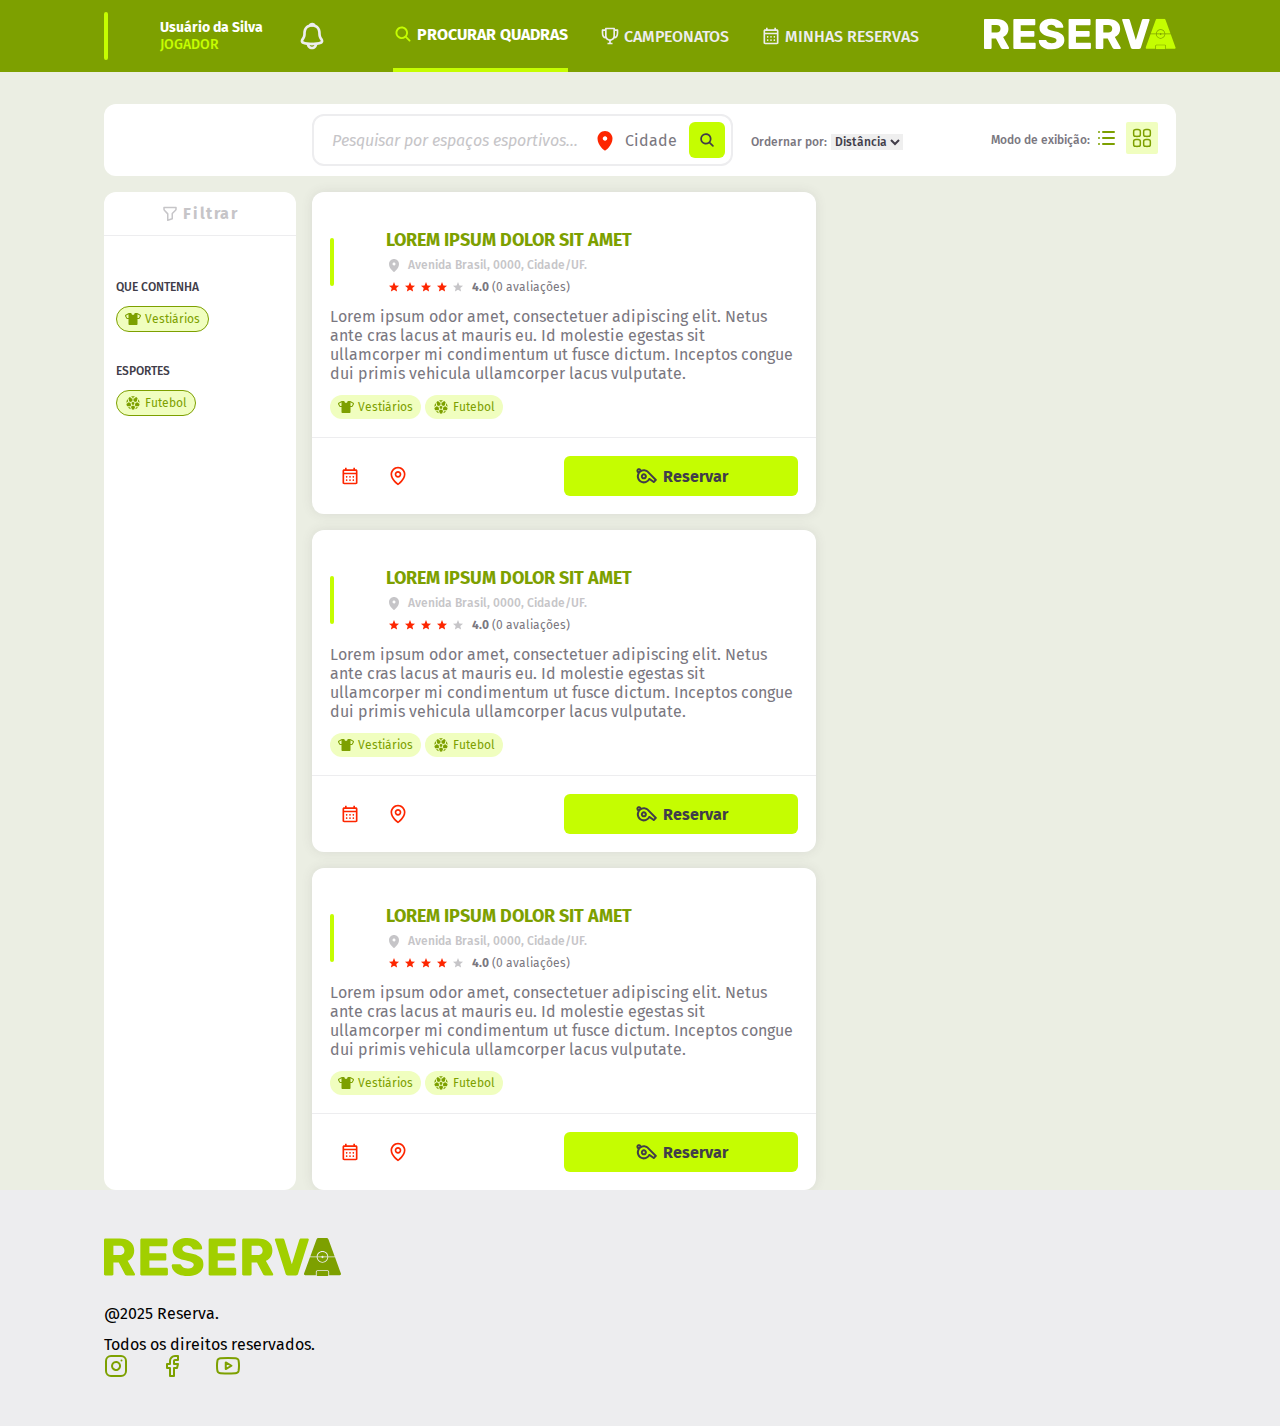
==== commit 3e4a4eae: "cria footer" ====
--- a/buscar_espaco_esportivo.html
+++ b/buscar_espaco_esportivo.html
@@ -446,6 +446,63 @@
         
     </main>
 
+    <footer>
+
+        <div class="right">
+            <a class="logo" href="./index.html">
+                <svg width="238" height="38" viewBox="0 0 238 38" fill="none" xmlns="http://www.w3.org/2000/svg">
+                    <path d="M1.31317 37.4722C0.927971 37.4722 0.612811 37.3491 0.367687 37.1028C0.122562 36.8565 0 36.5398 0 36.1528V1.84722C0 1.46019 0.122562 1.14352 0.367687 0.897223C0.612811 0.650926 0.927971 0.527777 1.31317 0.527777H15.6004C20.1177 0.527777 23.672 1.58333 26.2633 3.69444C28.8897 5.77037 30.2028 8.72593 30.2028 12.5611C30.2028 15.0593 29.59 17.1704 28.3644 18.8944C27.1738 20.6185 25.598 21.9204 23.637 22.8L30.8857 35.7833C30.9907 35.9944 31.0433 36.188 31.0433 36.3639C31.0433 36.6454 30.9207 36.9093 30.6756 37.1556C30.4655 37.3667 30.2028 37.4722 29.8877 37.4722H22.9542C22.2888 37.4722 21.7986 37.3139 21.4834 36.9972C21.1682 36.6454 20.9406 36.3287 20.8006 36.0472L14.8125 24.4361H9.40228V36.1528C9.40228 36.5398 9.27971 36.8565 9.03459 37.1028C8.78946 37.3491 8.4743 37.4722 8.08911 37.4722H1.31317ZM9.40228 16.9944H15.4954C17.1412 16.9944 18.3668 16.5898 19.1722 15.7806C20.0127 14.9713 20.4329 13.863 20.4329 12.4556C20.4329 11.0833 20.0302 9.975 19.2248 9.13056C18.4544 8.28611 17.2112 7.86389 15.4954 7.86389H9.40228V16.9944Z" fill="#A1CF00"/>
+                    <path d="M37.6304 37.4722C37.2452 37.4722 36.9301 37.3491 36.685 37.1028C36.4398 36.8565 36.3173 36.5398 36.3173 36.1528V1.84722C36.3173 1.46019 36.4398 1.14352 36.685 0.897223C36.9301 0.650926 37.2452 0.527777 37.6304 0.527777H62.1604C62.5456 0.527777 62.8607 0.650926 63.1059 0.897223C63.351 1.14352 63.4736 1.46019 63.4736 1.84722V6.80833C63.4736 7.19537 63.351 7.51204 63.1059 7.75833C62.8607 8.00463 62.5456 8.12778 62.1604 8.12778H45.4044V15.2528H61.0048C61.39 15.2528 61.7052 15.3935 61.9503 15.675C62.1954 15.9213 62.318 16.238 62.318 16.625V21.2167C62.318 21.5685 62.1954 21.8852 61.9503 22.1667C61.7052 22.413 61.39 22.5361 61.0048 22.5361H45.4044V29.8722H62.5806C62.9658 29.8722 63.281 29.9954 63.5261 30.2417C63.7712 30.488 63.8938 30.8046 63.8938 31.1917V36.1528C63.8938 36.5398 63.7712 36.8565 63.5261 37.1028C63.281 37.3491 62.9658 37.4722 62.5806 37.4722H37.6304Z" fill="#A1CF00"/>
+                    <path d="M83.574 38C80.0723 38 77.1658 37.5074 74.8546 36.5222C72.5434 35.5019 70.7925 34.1824 69.6019 32.5639C68.4113 30.9454 67.781 29.2213 67.711 27.3917C67.711 27.1102 67.816 26.8639 68.0261 26.6528C68.2713 26.4065 68.5514 26.2833 68.8666 26.2833H75.4849C75.9752 26.2833 76.3429 26.3713 76.588 26.5472C76.8681 26.7231 77.1133 26.9519 77.3234 27.2333C77.6035 27.7611 77.9887 28.2713 78.479 28.7639C79.0042 29.2565 79.6696 29.6611 80.475 29.9778C81.3154 30.2593 82.3484 30.4 83.574 30.4C85.6051 30.4 87.1283 30.0833 88.1439 29.45C89.1944 28.8167 89.7197 27.9546 89.7197 26.8639C89.7197 26.0898 89.4395 25.4565 88.8792 24.9639C88.3189 24.4361 87.4085 23.9787 86.1478 23.5917C84.9222 23.1694 83.2764 22.7472 81.2103 22.325C78.549 21.762 76.2728 21.0407 74.3819 20.1611C72.5259 19.2463 71.1077 18.0676 70.1272 16.625C69.1467 15.1472 68.6565 13.3176 68.6565 11.1361C68.6565 8.98982 69.2518 7.07222 70.4424 5.38333C71.668 3.69444 73.3664 2.375 75.5375 1.425C77.7086 0.475 80.2824 0 83.2589 0C85.6751 0 87.7937 0.316667 89.6146 0.95C91.4705 1.58333 93.0288 2.42778 94.2895 3.48333C95.5501 4.53889 96.4956 5.66481 97.1259 6.86111C97.7913 8.02222 98.1414 9.16574 98.1765 10.2917C98.1765 10.5731 98.0714 10.837 97.8613 11.0833C97.6512 11.2944 97.3885 11.4 97.0734 11.4H90.1399C89.7547 11.4 89.422 11.3296 89.1419 11.1889C88.8617 11.0481 88.6166 10.8194 88.4065 10.5028C88.1964 9.7287 87.6361 9.06018 86.7256 8.49722C85.8502 7.89907 84.6946 7.6 83.2589 7.6C81.7181 7.6 80.51 7.88148 79.6345 8.44445C78.7941 8.97222 78.3739 9.79907 78.3739 10.925C78.3739 11.6287 78.6015 12.2444 79.0567 12.7722C79.547 13.3 80.3349 13.7574 81.4204 14.1444C82.541 14.5315 84.0643 14.9361 85.9903 15.3583C89.1769 15.9565 91.7507 16.713 93.7117 17.6278C95.6727 18.5074 97.1084 19.6685 98.0189 21.1111C98.9293 22.5185 99.3846 24.2954 99.3846 26.4417C99.3846 28.8343 98.7017 30.9102 97.336 32.6694C96.0053 34.3935 94.1494 35.713 91.7682 36.6278C89.387 37.5426 86.6556 38 83.574 38Z" fill="#A1CF00"/>
+                    <path d="M105.956 37.4722C105.571 37.4722 105.256 37.3491 105.011 37.1028C104.766 36.8565 104.643 36.5398 104.643 36.1528V1.84722C104.643 1.46019 104.766 1.14352 105.011 0.897223C105.256 0.650926 105.571 0.527777 105.956 0.527777H130.486C130.871 0.527777 131.186 0.650926 131.432 0.897223C131.677 1.14352 131.799 1.46019 131.799 1.84722V6.80833C131.799 7.19537 131.677 7.51204 131.432 7.75833C131.186 8.00463 130.871 8.12778 130.486 8.12778H113.73V15.2528H129.331C129.716 15.2528 130.031 15.3935 130.276 15.675C130.521 15.9213 130.644 16.238 130.644 16.625V21.2167C130.644 21.5685 130.521 21.8852 130.276 22.1667C130.031 22.413 129.716 22.5361 129.331 22.5361H113.73V29.8722H130.906C131.292 29.8722 131.607 29.9954 131.852 30.2417C132.097 30.488 132.219 30.8046 132.219 31.1917V36.1528C132.219 36.5398 132.097 36.8565 131.852 37.1028C131.607 37.3491 131.292 37.4722 130.906 37.4722H105.956Z" fill="#A1CF00"/>
+                    <path d="M139.503 37.4722C139.118 37.4722 138.803 37.3491 138.558 37.1028C138.313 36.8565 138.19 36.5398 138.19 36.1528V1.84722C138.19 1.46019 138.313 1.14352 138.558 0.897223C138.803 0.650926 139.118 0.527777 139.503 0.527777H153.791C158.308 0.527777 161.862 1.58333 164.454 3.69444C167.08 5.77037 168.393 8.72593 168.393 12.5611C168.393 15.0593 167.78 17.1704 166.555 18.8944C165.364 20.6185 163.788 21.9204 161.827 22.8L169.076 35.7833C169.181 35.9944 169.234 36.188 169.234 36.3639C169.234 36.6454 169.111 36.9093 168.866 37.1556C168.656 37.3667 168.393 37.4722 168.078 37.4722H161.144C160.479 37.4722 159.989 37.3139 159.674 36.9972C159.359 36.6454 159.131 36.3287 158.991 36.0472L153.003 24.4361H147.593V36.1528C147.593 36.5398 147.47 36.8565 147.225 37.1028C146.98 37.3491 146.665 37.4722 146.279 37.4722H139.503ZM147.593 16.9944H153.686C155.331 16.9944 156.557 16.5898 157.363 15.7806C158.203 14.9713 158.623 13.863 158.623 12.4556C158.623 11.0833 158.22 9.975 157.415 9.13056C156.645 8.28611 155.402 7.86389 153.686 7.86389H147.593V16.9944Z" fill="#A1CF00"/>
+                    <path d="M183.833 37.4722C183.238 37.4722 182.765 37.3139 182.415 36.9972C182.065 36.6806 181.82 36.3111 181.679 35.8889L170.964 2.11111C170.894 1.93519 170.859 1.77685 170.859 1.63611C170.859 1.35463 170.964 1.10833 171.174 0.897223C171.419 0.650926 171.699 0.527777 172.015 0.527777H178.528C179.088 0.527777 179.526 0.686111 179.841 1.00278C180.156 1.31944 180.349 1.61852 180.419 1.9L187.825 26.2833L195.284 1.9C195.389 1.61852 195.582 1.31944 195.862 1.00278C196.177 0.686111 196.615 0.527777 197.175 0.527777H203.688C204.003 0.527777 204.266 0.650926 204.476 0.897223C204.721 1.10833 204.844 1.35463 204.844 1.63611C204.844 1.77685 204.809 1.93519 204.739 2.11111L194.023 35.8889C193.883 36.3111 193.638 36.6806 193.288 36.9972C192.973 37.3139 192.5 37.4722 191.87 37.4722H183.833Z" fill="#A1CF00"/>
+                    <g clip-path="url(#clip0_1143_1299)">
+                    <path d="M212.684 18.5058L206.278 18.5021L212.5 1.50158C212.607 1.11218 212.819 0.775877 213.138 0.492675C213.492 0.174072 213.97 0.0147705 214.571 0.0147705H222.43C223.032 0.0147705 223.492 0.174072 223.811 0.492675C224.165 0.775877 224.395 1.11218 224.501 1.50158L230.703 18.5163L224.27 18.5126C224.055 15.5007 221.543 13.1239 218.477 13.1239C215.412 13.1239 212.902 15.4971 212.684 18.5058Z" fill="#7DA000"/>
+                    <path d="M201.084 37.1851C200.801 37.1851 200.535 37.0789 200.287 36.8665C200.075 36.6187 199.969 36.3532 199.969 36.07C199.969 35.893 199.986 35.7337 200.022 35.5921L205.974 19.3316L212.683 19.3355C212.89 22.3548 215.405 24.7397 218.477 24.7397C221.546 24.7397 224.06 22.3583 224.27 19.3423L231.005 19.3462L236.927 35.5921C236.997 35.7337 237.033 35.893 237.033 36.07C237.033 36.3532 236.909 36.6187 236.661 36.8665C236.449 37.0789 236.183 37.1851 235.865 37.1851H225.134V33.8663C225.134 32.9498 224.391 32.2069 223.474 32.2069H213.518C212.601 32.2069 211.858 32.9498 211.858 33.8663V37.1851H201.084Z" fill="#7DA000"/>
+                    <path d="M223.437 18.5121C223.224 15.9592 221.085 13.9536 218.477 13.9536C215.871 13.9536 213.732 15.9561 213.516 18.5063L217.306 18.5085C217.479 18.0296 217.938 17.6873 218.477 17.6873C219.016 17.6873 219.475 18.0302 219.648 18.5099L223.437 18.5121Z" fill="#7DA000"/>
+                    <path d="M218.477 20.1763C217.932 20.1763 217.468 19.826 217.3 19.3382L213.515 19.336C213.72 21.8963 215.863 23.91 218.477 23.91C221.088 23.91 223.23 21.8994 223.438 19.3418L219.653 19.3396C219.484 19.8267 219.021 20.1763 218.477 20.1763Z" fill="#7DA000"/>
+                    <path d="M212.688 33.8663C212.688 33.4081 213.06 33.0366 213.518 33.0366H223.474C223.932 33.0366 224.304 33.4081 224.304 33.8663V37.1851C224.304 37.6433 223.932 38.0148 223.474 38.0148H213.518C213.06 38.0148 212.688 37.6433 212.688 37.1851V33.8663Z" fill="#7DA000"/>
+                    </g>
+                    <defs>
+                    <clipPath id="clip0_1143_1299">
+                    <rect width="38" height="38" fill="white" transform="translate(199.5)"/>
+                    </clipPath>
+                    </defs>
+                </svg>
+            </a>
+
+            <div class="rights">
+                <p>@2025 Reserva.</p>
+                <p>Todos os direitos reservados.</p>
+            </div>
+        </div>
+
+        <div class="social-media">
+            <a href="https://www.instagram.com/" class="instagram">
+                <svg width="24" height="24" viewBox="0 0 24 24" fill="none" xmlns="http://www.w3.org/2000/svg">
+                    <path d="M17 2H7C4.23858 2 2 4.23858 2 7V17C2 19.7614 4.23858 22 7 22H17C19.7614 22 22 19.7614 22 17V7C22 4.23858 19.7614 2 17 2Z" stroke="#7DA000" stroke-width="2" stroke-linecap="round" stroke-linejoin="round"/>
+                    <path d="M16 11.3701C16.1234 12.2023 15.9812 13.0523 15.5937 13.7991C15.2062 14.5459 14.5931 15.1515 13.8416 15.5297C13.0901 15.908 12.2384 16.0397 11.4077 15.906C10.5771 15.7723 9.80971 15.3801 9.21479 14.7852C8.61987 14.1903 8.22768 13.4229 8.09402 12.5923C7.96035 11.7616 8.09202 10.91 8.47028 10.1584C8.84854 9.40691 9.45414 8.7938 10.2009 8.4063C10.9477 8.0188 11.7977 7.87665 12.63 8.00006C13.4789 8.12594 14.2648 8.52152 14.8716 9.12836C15.4785 9.73521 15.8741 10.5211 16 11.3701Z" stroke="#7DA000" stroke-width="2" stroke-linecap="round" stroke-linejoin="round"/>
+                    <path d="M17.5 6.5H17.51" stroke="#7DA000" stroke-width="2" stroke-linecap="round" stroke-linejoin="round"/>
+                </svg>
+            </a>
+
+            <a href="https://www.facebook.com/" class="facebook">
+                <svg width="24" height="24" viewBox="0 0 24 24" fill="none" xmlns="http://www.w3.org/2000/svg">
+                    <path d="M18 2H15C13.6739 2 12.4021 2.52678 11.4645 3.46447C10.5268 4.40215 10 5.67392 10 7V10H7V14H10V22H14V14H17L18 10H14V7C14 6.73478 14.1054 6.48043 14.2929 6.29289C14.4804 6.10536 14.7348 6 15 6H18V2Z" stroke="#7DA000" stroke-width="2" stroke-linecap="round" stroke-linejoin="round"/>
+                </svg>
+            </a>
+
+            <a href="https://www.youtube.com/" class="youtube">
+                <svg width="24" height="24" viewBox="0 0 24 24" fill="none" xmlns="http://www.w3.org/2000/svg">
+                    <path d="M22.5401 6.42C22.4213 5.94541 22.1794 5.51057 21.8387 5.15941C21.4981 4.80824 21.0708 4.55318 20.6001 4.42C18.8801 4 12.0001 4 12.0001 4C12.0001 4 5.12008 4 3.40008 4.46C2.92933 4.59318 2.50206 4.84824 2.16143 5.19941C1.8208 5.55057 1.57887 5.98541 1.46008 6.46C1.1453 8.20556 0.991319 9.97631 1.00008 11.75C0.988863 13.537 1.14285 15.3213 1.46008 17.08C1.59104 17.5398 1.83839 17.9581 2.17823 18.2945C2.51806 18.6308 2.9389 18.8738 3.40008 19C5.12008 19.46 12.0001 19.46 12.0001 19.46C12.0001 19.46 18.8801 19.46 20.6001 19C21.0708 18.8668 21.4981 18.6118 21.8387 18.2606C22.1794 17.9094 22.4213 17.4746 22.5401 17C22.8524 15.2676 23.0064 13.5103 23.0001 11.75C23.0113 9.96295 22.8573 8.1787 22.5401 6.42Z" stroke="#7DA000" stroke-width="2" stroke-linecap="round" stroke-linejoin="round"/>
+                    <path d="M9.75 15.02L15.5 11.75L9.75 8.47998V15.02Z" stroke="#7DA000" stroke-width="2" stroke-linecap="round" stroke-linejoin="round"/>
+                </svg>
+            </a>
+        </div>
+
+    </footer>
+
 </body>
 
 </html>--- a/assets/css/buscar_espaco_esportivo.css
+++ b/assets/css/buscar_espaco_esportivo.css
@@ -133,16 +133,12 @@
 
 /* ===== MAIN =============== */
 main {
-    border: 1px solid red;
-
     width: 100%;
     padding-inline: 10.4rem;
     justify-content: center;
 }
 
 .main-container {
-    border: 1px solid red;
-
     max-width: 123.2rem;
     display: flex;
     flex-direction: column;
@@ -378,6 +374,42 @@
     background-color: var(--Citrino);
 }
 
+/* ===== FOOTER =============== */
+footer {
+    width: 100%;
+    padding: 4.8rem 10.4rem;
+    display: flex;
+    flex-direction: row;
+    align-items: center;
+    justify-content: space-between;
+    background-color: var(--Paper);
+}
+
+footer .right, footer .social-media {
+    display: flex;
+    width: fit-content;
+}
+
+footer .right {
+    flex-direction: column;
+    gap: 2.4rem;
+}
+
+footer .right .rights {
+    display: flex;
+    flex-direction: column;
+    gap: 1.2rem;
+}
+
+footer .social-media {
+    display: flex;
+    gap: 3.2rem;
+}
+
+footer .social-media a {
+    display: flex;
+}
+
 /* Hover */
 .filter .tags > .tag,
 .for-each .left button:hover {
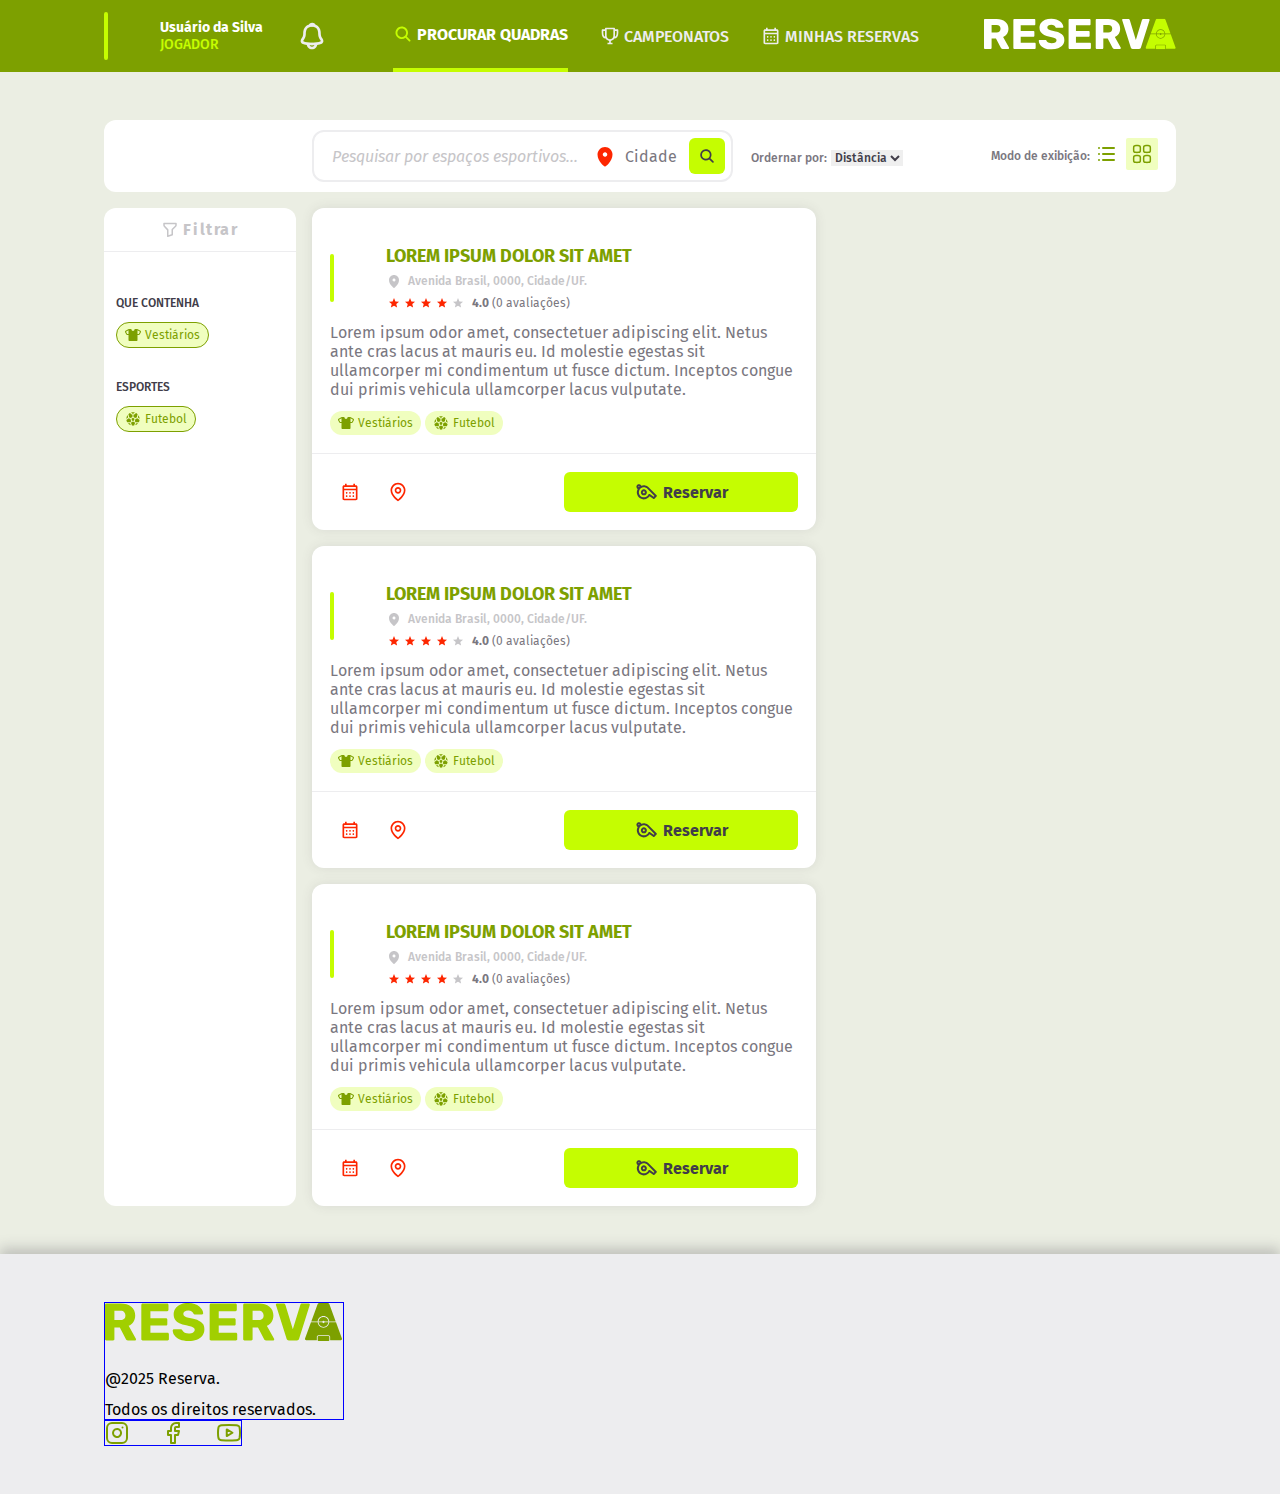
==== commit e430f83f: "footer" ====
--- a/buscar_espaco_esportivo.html
+++ b/buscar_espaco_esportivo.html
@@ -448,7 +448,7 @@
 
     <footer>
 
-        <div class="right">
+        <div class="logo-rights">
             <a class="logo" href="./index.html">
                 <svg width="238" height="38" viewBox="0 0 238 38" fill="none" xmlns="http://www.w3.org/2000/svg">
                     <path d="M1.31317 37.4722C0.927971 37.4722 0.612811 37.3491 0.367687 37.1028C0.122562 36.8565 0 36.5398 0 36.1528V1.84722C0 1.46019 0.122562 1.14352 0.367687 0.897223C0.612811 0.650926 0.927971 0.527777 1.31317 0.527777H15.6004C20.1177 0.527777 23.672 1.58333 26.2633 3.69444C28.8897 5.77037 30.2028 8.72593 30.2028 12.5611C30.2028 15.0593 29.59 17.1704 28.3644 18.8944C27.1738 20.6185 25.598 21.9204 23.637 22.8L30.8857 35.7833C30.9907 35.9944 31.0433 36.188 31.0433 36.3639C31.0433 36.6454 30.9207 36.9093 30.6756 37.1556C30.4655 37.3667 30.2028 37.4722 29.8877 37.4722H22.9542C22.2888 37.4722 21.7986 37.3139 21.4834 36.9972C21.1682 36.6454 20.9406 36.3287 20.8006 36.0472L14.8125 24.4361H9.40228V36.1528C9.40228 36.5398 9.27971 36.8565 9.03459 37.1028C8.78946 37.3491 8.4743 37.4722 8.08911 37.4722H1.31317ZM9.40228 16.9944H15.4954C17.1412 16.9944 18.3668 16.5898 19.1722 15.7806C20.0127 14.9713 20.4329 13.863 20.4329 12.4556C20.4329 11.0833 20.0302 9.975 19.2248 9.13056C18.4544 8.28611 17.2112 7.86389 15.4954 7.86389H9.40228V16.9944Z" fill="#A1CF00"/>
--- a/assets/css/buscar_espaco_esportivo.css
+++ b/assets/css/buscar_espaco_esportivo.css
@@ -1,6 +1,6 @@
 body {
     min-height: 100vh;
-    padding-top: calc(var(--height-navbar) + 3.2rem);
+    padding-top: calc(var(--height-navbar) + 4.8rem);
     display: flex;
     flex-direction: column;
     align-items: center;
@@ -377,25 +377,29 @@
 /* ===== FOOTER =============== */
 footer {
     width: 100%;
+    margin-top: 4.8rem;
     padding: 4.8rem 10.4rem;
     display: flex;
     flex-direction: row;
     align-items: center;
     justify-content: space-between;
     background-color: var(--Paper);
-}
-
-footer .right, footer .social-media {
+    box-shadow: 0 -.6rem 1.2rem rgba(65, 61, 73, .25);
+}
+
+footer .logo-rights, footer .social-media {
+    border: 1px solid blue;
+
     display: flex;
     width: fit-content;
 }
 
-footer .right {
+footer .logo-rights {
     flex-direction: column;
     gap: 2.4rem;
 }
 
-footer .right .rights {
+footer .logo-rights .rights {
     display: flex;
     flex-direction: column;
     gap: 1.2rem;
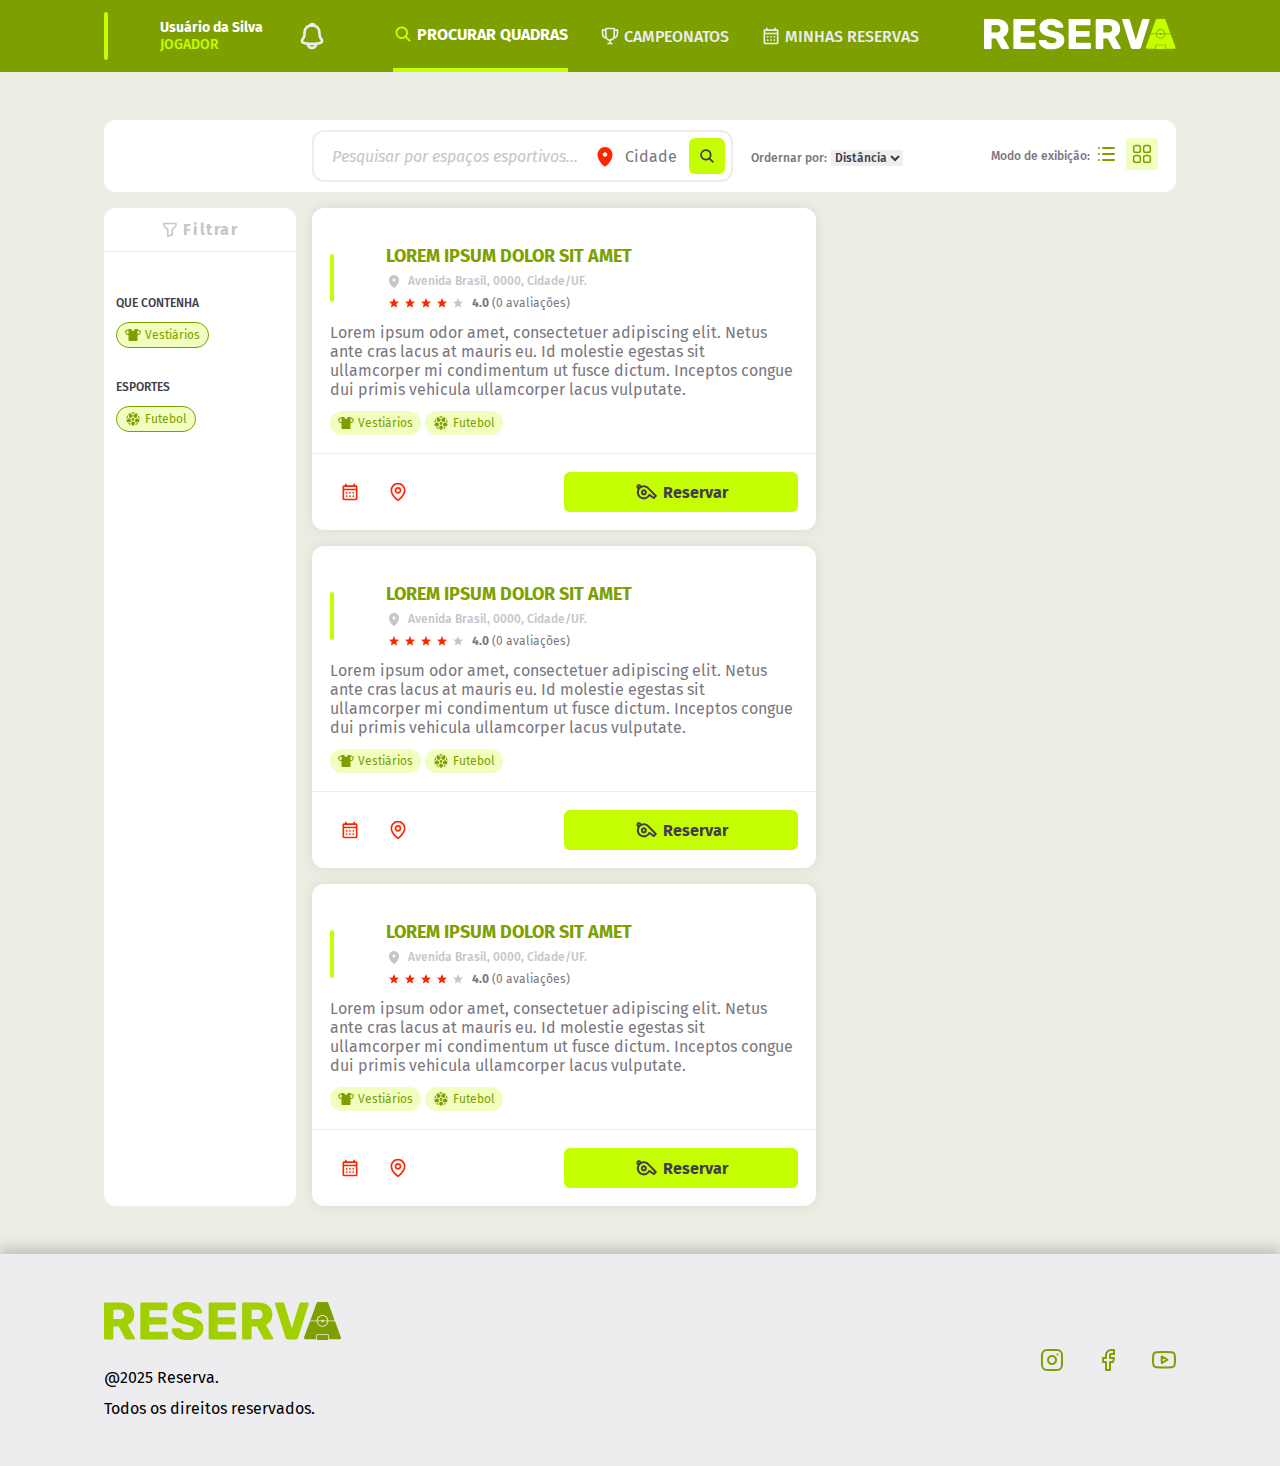
==== commit d27b5cf3: "posiciona corretamente lado direito e esquerdo do footer" ====
--- a/buscar_espaco_esportivo.html
+++ b/buscar_espaco_esportivo.html
@@ -446,7 +446,7 @@
         
     </main>
 
-    <footer>
+    <footer class="footer">
 
         <div class="logo-rights">
             <a class="logo" href="./index.html">
--- a/assets/css/buscar_espaco_esportivo.css
+++ b/assets/css/buscar_espaco_esportivo.css
@@ -375,12 +375,11 @@
 }
 
 /* ===== FOOTER =============== */
-footer {
+.footer {
     width: 100%;
     margin-top: 4.8rem;
     padding: 4.8rem 10.4rem;
     display: flex;
-    flex-direction: row;
     align-items: center;
     justify-content: space-between;
     background-color: var(--Paper);
@@ -388,10 +387,7 @@
 }
 
 footer .logo-rights, footer .social-media {
-    border: 1px solid blue;
-
-    display: flex;
-    width: fit-content;
+    display: flex;
 }
 
 footer .logo-rights {
